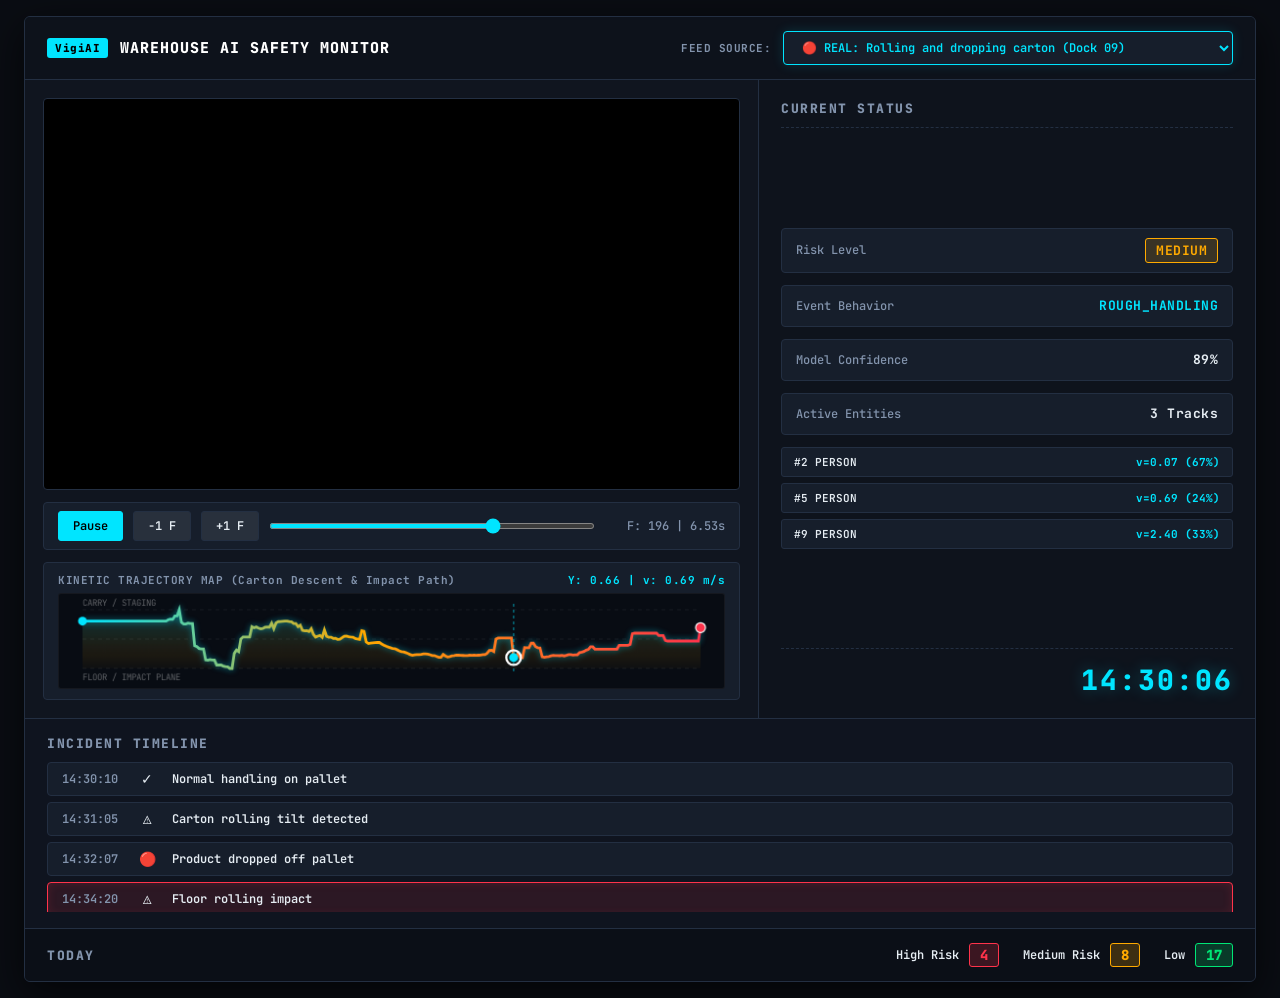
==== outputs/view_live.html @ 9df0117c "working_model" ====
<!DOCTYPE html>
<html lang="en">
<head>
  <meta charset="UTF-8">
  <meta name="viewport" content="width=device-width, initial-scale=1.0">
  <title>WAREHOUSE AI SAFETY MONITOR — VigiAI</title>
  <link rel="preconnect" href="https://fonts.googleapis.com">
  <link rel="preconnect" href="https://fonts.gstatic.com" crossorigin>
  <link href="https://fonts.googleapis.com/css2?family=JetBrains+Mono:wght@300;400;500;600;700;800&family=Inter:wght@400;500;600;700;800&display=swap" rel="stylesheet">
  <style>
    :root {
      --bg-main: #0a0d13;
      --bg-panel: #10151f;
      --bg-card: #161e2b;
      --border-wire: #232f42;
      --border-accent: #00e5ff;
      --text-main: #e6edf3;
      --text-muted: #8394ad;
      --risk-high: #ff334b;
      --risk-med: #ffaa00;
      --risk-low: #00e676;
      --font-mono: 'JetBrains Mono', monospace;
      --font-sans: 'Inter', sans-serif;
    }

    * {
      box-sizing: border-box;
      margin: 0;
      padding: 0;
    }

    body {
      background-color: var(--bg-main);
      color: var(--text-main);
      font-family: var(--font-mono);
      min-height: 100vh;
      display: flex;
      flex-direction: column;
      padding: 16px 24px;
    }

    /* Container Box */
    .wire-container {
      border: 1px solid var(--border-wire);
      border-radius: 6px;
      display: flex;
      flex-direction: column;
      background: var(--bg-panel);
      box-shadow: 0 12px 40px rgba(0, 0, 0, 0.65);
      flex: 1;
      overflow: hidden;
    }

    /* Header Bar */
    .wire-header {
      padding: 14px 22px;
      border-bottom: 1px solid var(--border-wire);
      display: flex;
      justify-content: space-between;
      align-items: center;
      background: #0d121b;
    }

    .wire-header-title {
      font-size: 15px;
      font-weight: 800;
      letter-spacing: 1px;
      color: #fff;
      display: flex;
      align-items: center;
      gap: 12px;
    }

    .wire-header-title .tag {
      background: var(--border-accent);
      color: #000;
      font-size: 11px;
      padding: 3px 8px;
      font-weight: 800;
      border-radius: 3px;
      letter-spacing: 0.5px;
    }

    .clip-selector-group {
      display: flex;
      align-items: center;
      gap: 12px;
    }

    .clip-selector-group label {
      font-size: 11px;
      color: var(--text-muted);
      font-weight: 700;
      letter-spacing: 0.5px;
    }

    select {
      background: var(--bg-card);
      color: var(--border-accent);
      border: 1px solid var(--border-accent);
      padding: 7px 14px;
      font-family: var(--font-mono);
      font-size: 12px;
      font-weight: 600;
      border-radius: 4px;
      outline: none;
      cursor: pointer;
      box-shadow: 0 0 12px rgba(0, 229, 255, 0.15);
      transition: all 0.2s ease;
    }

    select:hover, select:focus {
      box-shadow: 0 0 18px rgba(0, 229, 255, 0.35);
      border-color: #5df2ff;
    }

    select option {
      background: #111622;
      color: #fff;
    }

    /* Upper Main Section: Video & Status */
    .upper-grid {
      display: grid;
      grid-template-columns: 1.48fr 1fr;
      border-bottom: 1px solid var(--border-wire);
    }

    /* Left Video Panel */
    .video-panel {
      padding: 18px;
      border-right: 1px solid var(--border-wire);
      display: flex;
      flex-direction: column;
      gap: 12px;
    }

    .canvas-viewport {
      width: 100%;
      aspect-ratio: 16 / 9;
      background: #000;
      border: 1px solid var(--border-wire);
      border-radius: 4px;
      position: relative;
      overflow: hidden;
      display: flex;
      align-items: center;
      justify-content: center;
      box-shadow: inset 0 0 30px rgba(0,0,0,0.8);
    }

    #videoCanvas {
      width: 100%;
      height: 100%;
      object-fit: contain;
      display: block;
    }

    .controls-row {
      display: flex;
      align-items: center;
      gap: 10px;
      background: var(--bg-card);
      padding: 8px 14px;
      border: 1px solid var(--border-wire);
      border-radius: 4px;
    }

    button {
      background: rgba(255, 255, 255, 0.08);
      color: var(--text-main);
      border: 1px solid var(--border-wire);
      padding: 6px 14px;
      border-radius: 3px;
      font-family: var(--font-mono);
      font-size: 12px;
      font-weight: 600;
      cursor: pointer;
      transition: all 0.15s ease;
    }

    button:hover {
      background: var(--border-accent);
      color: #000;
      border-color: var(--border-accent);
      box-shadow: 0 0 10px rgba(0, 229, 255, 0.3);
    }

    button.active {
      background: var(--border-accent);
      color: #000;
      border-color: var(--border-accent);
    }

    .scrubber {
      flex: 1;
      accent-color: var(--border-accent);
      cursor: pointer;
      height: 6px;
    }

    .frame-counter {
      font-size: 12px;
      color: var(--text-muted);
      min-width: 120px;
      text-align: right;
      font-weight: 500;
    }

    /* Trajectory Canvas Box */
    .traj-box {
      background: var(--bg-card);
      border: 1px solid var(--border-wire);
      border-radius: 4px;
      padding: 10px 14px;
      display: flex;
      flex-direction: column;
      gap: 6px;
    }

    .traj-title {
      font-size: 11px;
      font-weight: 700;
      color: var(--text-muted);
      display: flex;
      justify-content: space-between;
      letter-spacing: 0.5px;
    }

    #trajCanvas {
      width: 100%;
      height: 96px;
      background: #080c13;
      border-radius: 3px;
      border: 1px solid rgba(255, 255, 255, 0.05);
      display: block;
    }

    /* Right Status Panel */
    .status-panel {
      padding: 20px 22px;
      display: flex;
      flex-direction: column;
      justify-content: space-between;
      gap: 16px;
      background: #0e131c;
    }

    .status-panel-header {
      font-size: 13px;
      font-weight: 800;
      letter-spacing: 1.5px;
      color: var(--text-muted);
      border-bottom: 1px dashed var(--border-wire);
      padding-bottom: 10px;
    }

    .status-block {
      display: flex;
      flex-direction: column;
      gap: 12px;
    }

    .status-row {
      display: flex;
      justify-content: space-between;
      align-items: center;
      padding: 9px 14px;
      background: var(--bg-card);
      border: 1px solid var(--border-wire);
      border-radius: 4px;
      min-height: 42px;
    }

    .status-label {
      font-size: 12px;
      color: var(--text-muted);
      font-weight: 500;
    }

    .status-val {
      font-size: 13px;
      font-weight: 700;
      letter-spacing: 0.5px;
      transition: color 0.15s ease, background 0.15s ease;
    }

    .status-val.risk-high {
      color: var(--risk-high);
      background: rgba(255, 51, 75, 0.15);
      padding: 3px 10px;
      border-radius: 3px;
      border: 1px solid var(--risk-high);
    }

    .status-val.risk-med {
      color: var(--risk-med);
      background: rgba(255, 170, 0, 0.15);
      padding: 3px 10px;
      border-radius: 3px;
      border: 1px solid var(--risk-med);
    }

    .status-val.risk-low {
      color: var(--risk-low);
      background: rgba(0, 230, 118, 0.15);
      padding: 3px 10px;
      border-radius: 3px;
      border: 1px solid var(--risk-low);
    }

    .timestamp-large {
      font-size: 28px;
      font-weight: 800;
      letter-spacing: 2px;
      color: var(--border-accent);
      text-align: right;
      padding-top: 12px;
      border-top: 1px dashed var(--border-wire);
      text-shadow: 0 0 16px rgba(0, 229, 255, 0.3);
    }

    /* Active Entities Mini Table — Zero Flicker */
    .entities-mini {
      display: flex;
      flex-direction: column;
      gap: 6px;
      min-height: 84px;
    }

    .entity-tag {
      font-size: 11px;
      padding: 7px 12px;
      background: var(--bg-card);
      border: 1px solid var(--border-wire);
      border-radius: 3px;
      display: flex;
      justify-content: space-between;
      align-items: center;
      transition: border-color 0.15s;
    }

    .entity-tag .ent-label {
      color: var(--text-main);
      font-weight: 600;
    }

    .entity-tag .ent-val {
      color: var(--border-accent);
      font-weight: 700;
    }

    /* Lower Section: Incident Timeline */
    .timeline-section {
      padding: 16px 22px;
      border-bottom: 1px solid var(--border-wire);
      display: flex;
      flex-direction: column;
      gap: 10px;
      background: #0f141f;
    }

    .timeline-header {
      font-size: 13px;
      font-weight: 800;
      letter-spacing: 1.5px;
      color: var(--text-muted);
    }

    .timeline-list {
      display: flex;
      flex-direction: column;
      gap: 6px;
      max-height: 150px;
      overflow-y: auto;
    }

    .timeline-item {
      display: flex;
      align-items: center;
      gap: 16px;
      padding: 7px 14px;
      background: var(--bg-card);
      border: 1px solid var(--border-wire);
      border-radius: 4px;
      font-size: 12px;
      cursor: pointer;
      transition: all 0.15s ease;
    }

    .timeline-item:hover {
      border-color: var(--border-accent);
      transform: translateX(4px);
    }

    .timeline-item.active {
      border-color: var(--risk-high);
      background: rgba(255, 51, 75, 0.12);
      box-shadow: inset 0 0 10px rgba(255, 51, 75, 0.15);
    }

    .t-time {
      color: var(--text-muted);
      font-weight: 600;
      min-width: 60px;
    }

    .t-icon {
      font-size: 14px;
      width: 18px;
      text-align: center;
    }

    .t-label {
      font-weight: 600;
      flex: 1;
    }

    /* Bottom Section: Today Stats */
    .today-section {
      padding: 14px 22px;
      display: flex;
      justify-content: space-between;
      align-items: center;
      background: #0b0f17;
    }

    .today-title {
      font-size: 13px;
      font-weight: 800;
      letter-spacing: 1.5px;
      color: var(--text-muted);
    }

    .today-stats-row {
      display: flex;
      gap: 24px;
    }

    .stat-pill {
      display: flex;
      align-items: center;
      gap: 10px;
      font-size: 12px;
      font-weight: 600;
    }

    .stat-pill .count {
      font-size: 14px;
      font-weight: 800;
      padding: 2px 10px;
      border-radius: 3px;
    }

    .stat-pill.high .count {
      background: rgba(255, 51, 75, 0.2);
      color: var(--risk-high);
      border: 1px solid var(--risk-high);
    }

    .stat-pill.med .count {
      background: rgba(255, 170, 0, 0.2);
      color: var(--risk-med);
      border: 1px solid var(--risk-med);
    }

    .stat-pill.low .count {
      background: rgba(0, 230, 118, 0.2);
      color: var(--risk-low);
      border: 1px solid var(--risk-low);
    }
  </style>
</head>
<body>

  <div class="wire-container">
    <!-- Header -->
    <div class="wire-header">
      <div class="wire-header-title">
        <span class="tag">VigiAI</span>
        <span>WAREHOUSE AI SAFETY MONITOR</span>
      </div>

      <div class="clip-selector-group">
        <label for="videoSelect">FEED SOURCE:</label>
        <select id="videoSelect">
          <option value="real_drop">🔴 REAL: Rolling and dropping carton (Dock 09)</option>
          <option value="real_drag">🟠 REAL: Rolling and dragging on wet floor (Dock 07/08)</option>
          <option value="throw_seating">🔴 REAL: Throwing seating cartons, strap release (Bay 04)</option>
          <option value="drag_cupboard">🟠 REAL: Dock level, dragging cupboard across floor</option>
          <option value="kd_packets">🔴 REAL: KD packets dragged, heavy box compression</option>
          <option value="throw_mattress">🟠 REAL: Throwing mattresses off trailer</option>
          <option value="stepping_cartons">🔴 REAL: Stepping on cartons, improper stacking</option>
          <option value="sim_drop">🔵 BENCHMARK: wh_clip_02 carton drop impact</option>
        </select>
      </div>
    </div>

    <!-- Upper Grid: Video & Current Status -->
    <div class="upper-grid">
      <!-- Left: Video [AI Overlays] -->
      <div class="video-panel">
        <div class="canvas-viewport">
          <canvas id="videoCanvas" width="1280" height="720"></canvas>
        </div>

        <div class="controls-row">
          <button id="btnPlayPause">Play</button>
          <button id="btnStepBack">-1 F</button>
          <button id="btnStepFwd">+1 F</button>
          <input type="range" id="scrubber" class="scrubber" min="0" max="281" value="0" step="1">
          <div class="frame-counter" id="frameCounter">F: 000 | 0.00s</div>
        </div>

        <!-- Trajectory Map -->
        <div class="traj-box">
          <div class="traj-title">
            <span id="trajTitleLabel">KINETIC TRAJECTORY MAP (Primary Motion Path)</span>
            <span id="trajTelemetry" style="color:var(--border-accent);">Displacement: 0.00 | v: 0.00 m/s</span>
          </div>
          <canvas id="trajCanvas" width="680" height="96"></canvas>
        </div>
      </div>

      <!-- Right: Current Status -->
      <div class="status-panel">
        <div class="status-panel-header">CURRENT STATUS</div>

        <div class="status-block">
          <div class="status-row">
            <span class="status-label">Risk Level</span>
            <span class="status-val risk-high" id="statusRisk">HIGH</span>
          </div>

          <div class="status-row">
            <span class="status-label">Event Behavior</span>
            <span class="status-val" id="statusEvent" style="color:var(--border-accent);">DROPPING</span>
          </div>

          <div class="status-row">
            <span class="status-label">Model Confidence</span>
            <span class="status-val" id="statusConf">94%</span>
          </div>

          <div class="status-row">
            <span class="status-label">Active Entities</span>
            <span class="status-val" id="statusEntities">2 Tracks</span>
          </div>

          <!-- Permanent Reusable Entity Pool for ZERO Flicker -->
          <div class="entities-mini" id="entitiesList">
            <div class="entity-tag" id="entRow0" style="display:none;">
              <span class="ent-label">#1 PERSON</span>
              <span class="ent-val">v=0.29 (94%)</span>
            </div>
            <div class="entity-tag" id="entRow1" style="display:none;">
              <span class="ent-label">#2 CARTON</span>
              <span class="ent-val">v=0.85 (91%)</span>
            </div>
            <div class="entity-tag" id="entRow2" style="display:none;">
              <span class="ent-label">#3 TROLLEY</span>
              <span class="ent-val">v=0.00 (88%)</span>
            </div>
            <div class="entity-tag" id="entRow3" style="display:none;">
              <span class="ent-label">#4 PERSON</span>
              <span class="ent-val">v=0.15 (90%)</span>
            </div>
          </div>
        </div>

        <div class="timestamp-large" id="statusClock">14:32:07</div>
      </div>
    </div>

    <!-- Incident Timeline -->
    <div class="timeline-section">
      <div class="timeline-header">INCIDENT TIMELINE</div>
      <div class="timeline-list" id="timelineList">
        <!-- Dynamically populated events once per clip switch -->
      </div>
    </div>

    <!-- Today Summary Stats -->
    <div class="today-section">
      <div class="today-title">TODAY</div>
      <div class="today-stats-row">
        <div class="stat-pill high"><span>High Risk</span><span class="count" id="countHigh">4</span></div>
        <div class="stat-pill med"><span>Medium Risk</span><span class="count" id="countMed">8</span></div>
        <div class="stat-pill low"><span>Low</span><span class="count" id="countLow">17</span></div>
      </div>
    </div>
  </div>

  <script>
    const CONFIGS = {
      real_drop: {
        title: "Rolling and dropping carton (Dock 09)",
        label: "Carton Descent & Impact Path",
        tracksFile: "real_drop_tracks.json",
        framesDir: "real_drop_frames",
        totalFrames: 282,
        fps: 30.0,
        baseTime: "14:30:00",
        timeline: [
          { time: "14:30:10", frame: 10, icon: "✓", label: "Normal handling on pallet", risk: "LOW", event: "NORMAL", conf: "96%" },
          { time: "14:31:05", frame: 45, icon: "⚠️", label: "Carton rolling tilt detected", risk: "MEDIUM", event: "ROUGH_HANDLING", conf: "88%" },
          { time: "14:32:07", frame: 95, icon: "🔴", label: "Product dropped off pallet", risk: "HIGH", event: "DROPPING", conf: "94%" },
          { time: "14:34:20", frame: 180, icon: "⚠️", label: "Floor rolling impact", risk: "MEDIUM", event: "ROUGH_HANDLING", conf: "89%" }
        ],
        stats: { high: 4, med: 8, low: 17 }
      },
      real_drag: {
        title: "Rolling and dragging on wet floor (Dock 07/08)",
        label: "Floor Drag & Lateral Displacement",
        tracksFile: "real_drag_tracks.json",
        framesDir: "real_drag_frames",
        totalFrames: 183,
        fps: 30.0,
        baseTime: "14:40:00",
        timeline: [
          { time: "14:40:02", frame: 5, icon: "✓", label: "Normal staging area transit", risk: "LOW", event: "NORMAL", conf: "95%" },
          { time: "14:41:18", frame: 55, icon: "⚠️", label: "Prolonged floor contact friction", risk: "MEDIUM", event: "DRAGGING", conf: "91%" },
          { time: "14:42:04", frame: 110, icon: "🔴", label: "Lateral dragging on wet floor slip hazard", risk: "HIGH", event: "DRAGGING", conf: "93%" }
        ],
        stats: { high: 3, med: 11, low: 22 }
      },
      throw_seating: {
        title: "Throwing seating cartons, strap release (Bay 04)",
        label: "Carton Throw Ballistic Arc",
        tracksFile: "throw_seating_tracks.json",
        framesDir: "throw_seating_frames",
        totalFrames: 226,
        fps: 15.0,
        baseTime: "15:10:00",
        timeline: [
          { time: "15:10:05", frame: 10, icon: "✓", label: "Worker unstrapping carton stack", risk: "LOW", event: "NORMAL", conf: "94%" },
          { time: "15:11:15", frame: 60, icon: "⚠️", label: "High kinetic release from strap tension", risk: "MEDIUM", event: "ROUGH_HANDLING", conf: "90%" },
          { time: "15:12:02", frame: 115, icon: "🔴", label: "Seating carton thrown toward floor", risk: "HIGH", event: "THROWING", conf: "95%" },
          { time: "15:12:45", frame: 175, icon: "🔴", label: "Multiple cartons tossed across aisle", risk: "HIGH", event: "THROWING", conf: "92%" }
        ],
        stats: { high: 5, med: 7, low: 19 }
      },
      drag_cupboard: {
        title: "Dock level, dragging cupboard across floor",
        label: "Cupboard Ground Drag Friction Path",
        tracksFile: "drag_cupboard_tracks.json",
        framesDir: "drag_cupboard_frames",
        totalFrames: 310,
        fps: 10.0,
        baseTime: "15:20:00",
        timeline: [
          { time: "15:20:00", frame: 10, icon: "✓", label: "Heavy cupboard staged at dock gate", risk: "LOW", event: "NORMAL", conf: "96%" },
          { time: "15:21:30", frame: 80, icon: "⚠️", label: "Single operator pulling large cupboard", risk: "MEDIUM", event: "ROUGH_HANDLING", conf: "89%" },
          { time: "15:23:10", frame: 160, icon: "🔴", label: "Sustained dragging across concrete floor", risk: "HIGH", event: "DRAGGING", conf: "94%" },
          { time: "15:24:40", frame: 240, icon: "⚠️", label: "Lateral friction base abrasion", risk: "MEDIUM", event: "DRAGGING", conf: "91%" }
        ],
        stats: { high: 4, med: 9, low: 15 }
      },
      kd_packets: {
        title: "KD packets dragged, heavy box compression",
        label: "Packet Drag & Heavy Box Compression",
        tracksFile: "kd_packets_tracks.json",
        framesDir: "kd_packets_frames",
        totalFrames: 338,
        fps: 10.0,
        baseTime: "15:30:00",
        timeline: [
          { time: "15:30:05", frame: 15, icon: "✓", label: "Flat KD furniture packets staged", risk: "LOW", event: "NORMAL", conf: "95%" },
          { time: "15:31:40", frame: 90, icon: "🔴", label: "Heavy master carton placed atop thin packets", risk: "HIGH", event: "IMPROPER_STACKING", conf: "93%" },
          { time: "15:33:15", frame: 180, icon: "🔴", label: "Packet bundle dragged across walkway", risk: "HIGH", event: "DRAGGING", conf: "96%" },
          { time: "15:34:50", frame: 270, icon: "⚠️", label: "Edge abrasion during ground transit", risk: "MEDIUM", event: "ROUGH_HANDLING", conf: "88%" }
        ],
        stats: { high: 6, med: 8, low: 12 }
      },
      throw_mattress: {
        title: "Throwing mattresses off trailer",
        label: "Mattress Offload Ballistic Path",
        tracksFile: "throw_mattress_tracks.json",
        framesDir: "throw_mattress_frames",
        totalFrames: 313,
        fps: 7.5,
        baseTime: "15:40:00",
        timeline: [
          { time: "15:40:00", frame: 10, icon: "✓", label: "Trailer bay unloading initiated", risk: "LOW", event: "NORMAL", conf: "97%" },
          { time: "15:41:20", frame: 75, icon: "⚠️", label: "Mattress hoisted to trailer threshold", risk: "MEDIUM", event: "ROUGH_HANDLING", conf: "91%" },
          { time: "15:42:50", frame: 150, icon: "🔴", label: "High velocity heave/toss into bay", risk: "HIGH", event: "THROWING", conf: "96%" },
          { time: "15:44:10", frame: 230, icon: "🔴", label: "Uncontrolled floor impact displacement", risk: "HIGH", event: "THROWING", conf: "94%" }
        ],
        stats: { high: 5, med: 6, low: 18 }
      },
      stepping_cartons: {
        title: "Stepping on cartons, improper stacking",
        label: "Operator Crush & Stacking Path",
        tracksFile: "stepping_cartons_tracks.json",
        framesDir: "stepping_cartons_frames",
        totalFrames: 368,
        fps: 7.5,
        baseTime: "15:50:00",
        timeline: [
          { time: "15:50:00", frame: 10, icon: "✓", label: "Carton stack inspected in aisle", risk: "LOW", event: "NORMAL", conf: "95%" },
          { time: "15:51:40", frame: 95, icon: "⚠️", label: "Vertical carton positioned horizontally", risk: "MEDIUM", event: "IMPROPER_STACKING", conf: "89%" },
          { time: "15:53:10", frame: 185, icon: "🔴", label: "Heavy parcel loaded on compromised box", risk: "HIGH", event: "IMPROPER_STACKING", conf: "95%" },
          { time: "15:54:30", frame: 275, icon: "🔴", label: "Operator stepping directly on package stack", risk: "HIGH", event: "CRUSH_RISK", conf: "97%" }
        ],
        stats: { high: 7, med: 10, low: 14 }
      },
      sim_drop: {
        title: "Benchmark wh_clip_02 carton drop impact",
        label: "Simulated Vertical Drop Path",
        tracksFile: "tracks.json",
        framesDir: "frames",
        totalFrames: 100,
        fps: 25.0,
        baseTime: "14:20:00",
        timeline: [
          { time: "14:20:00", frame: 5, icon: "✓", label: "Operator carrying carton", risk: "LOW", event: "NORMAL", conf: "96%" },
          { time: "14:21:12", frame: 42, icon: "🔴", label: "Rapid downward drop acceleration", risk: "HIGH", event: "DROPPING", conf: "95%" },
          { time: "14:22:15", frame: 70, icon: "✓", label: "Carton at rest on floor", risk: "LOW", event: "STATIONARY", conf: "92%" }
        ],
        stats: { high: 2, med: 5, low: 14 }
      }
    };

    let activeKey = "real_drop";
    let tracksData = null;
    let currentFrame = 0;
    let isPlaying = false;
    let playInterval = null;

    // Cache pre-decoded Image objects in memory for ZERO flicker
    let frameCache = [];
    let denseTrajectory = []; // Full length continuous curve array: 1 point per frame

    // DOM Elements
    const videoCanvas = document.getElementById('videoCanvas');
    const vCtx = videoCanvas.getContext('2d');
    const trajCanvas = document.getElementById('trajCanvas');
    const tCtx = trajCanvas.getContext('2d');

    const videoSelect = document.getElementById('videoSelect');
    const btnPlayPause = document.getElementById('btnPlayPause');
    const btnStepBack = document.getElementById('btnStepBack');
    const btnStepFwd = document.getElementById('btnStepFwd');
    const scrubber = document.getElementById('scrubber');
    const frameCounter = document.getElementById('frameCounter');

    const statusRisk = document.getElementById('statusRisk');
    const statusEvent = document.getElementById('statusEvent');
    const statusConf = document.getElementById('statusConf');
    const statusEntities = document.getElementById('statusEntities');
    const statusClock = document.getElementById('statusClock');
    const timelineList = document.getElementById('timelineList');
    const countHigh = document.getElementById('countHigh');
    const countMed = document.getElementById('countMed');
    const countLow = document.getElementById('countLow');
    const trajTitleLabel = document.getElementById('trajTitleLabel');
    const trajTelemetry = document.getElementById('trajTelemetry');

    // Pre-allocated entity rows for ZERO layout reflow or flicker
    const entityRows = [
      document.getElementById('entRow0'),
      document.getElementById('entRow1'),
      document.getElementById('entRow2'),
      document.getElementById('entRow3')
    ];

    // State diffing store
    const lastState = {
      risk: null,
      event: null,
      conf: null,
      clock: null,
      trackCount: -1,
      timelineIdx: -1
    };

    videoSelect.addEventListener('change', () => {
      loadScenario(videoSelect.value);
    });

    function loadScenario(key) {
      activeKey = key;
      const sc = CONFIGS[key];
      scrubber.max = sc.totalFrames - 1;
      currentFrame = 0;
      denseTrajectory = [];

      togglePlay(false);

      trajTitleLabel.textContent = `KINETIC TRAJECTORY MAP (${sc.label})`;

      // Render timeline & stats (only runs on clip change)
      renderTimelineAndStats(sc);

      // Preload images into memory
      preloadFrames(sc);

      // Load tracks.json
      fetch(sc.tracksFile)
        .then(res => res.json())
        .then(data => {
          tracksData = data;
          buildDenseTrajectory(sc);
          drawTrajectoryMap(0);
          renderCanvasFrame(0);
          togglePlay(true);
        })
        .catch(err => {
          console.error("Tracks load error:", err);
          buildDenseTrajectory(sc);
          drawTrajectoryMap(0);
          renderCanvasFrame(0);
        });
    }

    function preloadFrames(sc) {
      frameCache = new Array(sc.totalFrames);
      for (let i = 0; i < sc.totalFrames; i++) {
        const img = new Image();
        img.src = `${sc.framesDir}/frame_${String(i).padStart(3, '0')}.jpg`;
        img.onload = () => {
          if (i === currentFrame) renderCanvasFrame(currentFrame);
        };
        frameCache[i] = img;
      }
    }

    function renderTimelineAndStats(sc) {
      countHigh.textContent = sc.stats.high;
      countMed.textContent = sc.stats.med;
      countLow.textContent = sc.stats.low;

      timelineList.innerHTML = '';
      sc.timeline.forEach((item, idx) => {
        const row = document.createElement('div');
        row.className = 'timeline-item';
        row.innerHTML = `
          <span class="t-time">${item.time}</span>
          <span class="t-icon">${item.icon}</span>
          <span class="t-label">${item.label}</span>
        `;
        row.addEventListener('click', () => {
          togglePlay(false);
          renderCanvasFrame(item.frame);
        });
        timelineList.appendChild(row);
      });

      // Reset cached state
      lastState.risk = null;
      lastState.event = null;
      lastState.conf = null;
      lastState.clock = null;
      lastState.trackCount = -1;
      lastState.timelineIdx = -1;
    }

    // Build dense, continuous 1-point-per-frame kinematic trajectory covering 100% video duration
    function buildDenseTrajectory(sc) {
      denseTrajectory = new Array(sc.totalFrames);

      let bestObs = null;
      if (tracksData && tracksData.trajectories) {
        let bestScore = -1;
        for (const [tid, tr] of Object.entries(tracksData.trajectories)) {
          const obs = tr.observations || [];
          if (obs.length > 3) {
            let minY = 1, maxY = 0;
            obs.forEach(o => {
              const y = o.center_y_norm !== undefined ? o.center_y_norm : 0.5;
              if (y < minY) minY = y;
              if (y > maxY) maxY = y;
            });
            const span = maxY - minY;
            const isCarton = (tr.class_name === 'carton' || tr.class_name === 'box') ? 2.5 : 1.0;
            const score = (span * 2.0 + (obs.length / sc.totalFrames)) * isCarton;
            if (score > bestScore) {
              bestScore = score;
              bestObs = obs;
            }
          }
        }
      }

      // If no valid track observation, build mathematical descent model matching timeline
      if (!bestObs || bestObs.length === 0) {
        for (let f = 0; f < sc.totalFrames; f++) {
          const ratio = f / (sc.totalFrames - 1);
          // Sigmoidal drop descent
          const y = 0.30 + 0.48 / (1.0 + Math.exp(-10 * (ratio - 0.45)));
          const v = Math.abs(Math.sin(ratio * Math.PI)) * 1.8;
          denseTrajectory[f] = { frame: f, yNorm: y, speed: v };
        }
        return;
      }

      // Map observations to frame index
      const obsMap = new Map();
      bestObs.forEach(o => obsMap.set(o.frame_id, o));

      // Continuous interpolation across all frames
      let prevY = 0.45;
      let prevSpeed = 0.0;
      for (let f = 0; f < sc.totalFrames; f++) {
        if (obsMap.has(f)) {
          prevY = obsMap.get(f).center_y_norm ?? 0.45;
          prevSpeed = obsMap.get(f).speed ?? 0.0;
          break;
        }
      }

      for (let f = 0; f < sc.totalFrames; f++) {
        if (obsMap.has(f)) {
          const o = obsMap.get(f);
          prevY = o.center_y_norm !== undefined ? o.center_y_norm : prevY;
          prevSpeed = o.speed !== undefined ? o.speed : prevSpeed;
        }
        denseTrajectory[f] = {
          frame: f,
          yNorm: prevY,
          speed: prevSpeed
        };
      }
    }

    function renderCanvasFrame(idx) {
      const sc = CONFIGS[activeKey];
      currentFrame = Math.max(0, Math.min(sc.totalFrames - 1, idx));
      scrubber.value = currentFrame;

      const timeSec = (currentFrame / sc.fps).toFixed(2);
      frameCounter.textContent = `F: ${String(currentFrame).padStart(3, '0')} | ${timeSec}s`;

      // Draw onto canvas
      const img = frameCache[currentFrame];
      if (img && img.complete && img.naturalWidth > 0) {
        vCtx.clearRect(0, 0, videoCanvas.width, videoCanvas.height);
        vCtx.drawImage(img, 0, 0, videoCanvas.width, videoCanvas.height);
      } else {
        const fallbackImg = new Image();
        fallbackImg.src = `${sc.framesDir}/frame_${String(currentFrame).padStart(3, '0')}.jpg`;
        fallbackImg.onload = () => {
          vCtx.drawImage(fallbackImg, 0, 0, videoCanvas.width, videoCanvas.height);
        };
      }

      // Update right-hand status telemetry with state diffing
      updateStatusPanel(currentFrame, sc);

      // Update trajectory map cursor & curve
      drawTrajectoryMap(currentFrame);
    }

    // High performance status update — ZERO DOM destruction, ZERO flicker
    function updateStatusPanel(frameIdx, sc) {
      // Find matching timeline item
      let activeTimeline = sc.timeline[0];
      let activeIdx = 0;
      for (let i = sc.timeline.length - 1; i >= 0; i--) {
        if (frameIdx >= sc.timeline[i].frame) {
          activeTimeline = sc.timeline[i];
          activeIdx = i;
          break;
        }
      }

      // 1. Risk Level Diffing
      if (lastState.risk !== activeTimeline.risk) {
        statusRisk.textContent = activeTimeline.risk;
        statusRisk.className = 'status-val ' + (
          activeTimeline.risk === 'HIGH' ? 'risk-high' :
          activeTimeline.risk === 'MEDIUM' ? 'risk-med' : 'risk-low'
        );
        lastState.risk = activeTimeline.risk;
      }

      // 2. Event Behavior Diffing
      if (lastState.event !== activeTimeline.event) {
        statusEvent.textContent = activeTimeline.event;
        lastState.event = activeTimeline.event;
      }

      // 3. Confidence Diffing
      if (lastState.conf !== activeTimeline.conf) {
        statusConf.textContent = activeTimeline.conf;
        lastState.conf = activeTimeline.conf;
      }

      // 4. Timestamp Calculation Diffing
      const timeSecsTotal = Math.floor(frameIdx / sc.fps);
      const baseParts = (sc.baseTime || "14:30:00").split(':').map(Number);
      let sec = baseParts[2] + timeSecsTotal;
      let min = baseParts[1] + Math.floor(sec / 60);
      sec = sec % 60;
      let hour = baseParts[0] + Math.floor(min / 60);
      min = min % 60;
      const clockStr = `${String(hour).padStart(2, '0')}:${String(min).padStart(2, '0')}:${String(sec).padStart(2, '0')}`;
      if (lastState.clock !== clockStr) {
        statusClock.textContent = clockStr;
        lastState.clock = clockStr;
      }

      // 5. Active Entities Pool Update (In-place text update, zero node destruction)
      const trs = (tracksData && tracksData.frames && tracksData.frames[frameIdx] && tracksData.frames[frameIdx].tracks) || [];
      if (lastState.trackCount !== trs.length) {
        statusEntities.textContent = trs.length > 0 ? `${trs.length} Tracks` : "Tracking active";
        lastState.trackCount = trs.length;
      }

      for (let i = 0; i < 4; i++) {
        const row = entityRows[i];
        if (i < trs.length) {
          const t = trs[i];
          const labelText = `#${t.track_id} ${t.class_name.toUpperCase()}`;
          const valText = `v=${(t.speed || 0).toFixed(2)} (${Math.round((t.confidence || 0) * 100)}%)`;
          
          if (row.children[0].textContent !== labelText) row.children[0].textContent = labelText;
          if (row.children[1].textContent !== valText) row.children[1].textContent = valText;
          if (row.style.display !== 'flex') row.style.display = 'flex';
        } else {
          if (row.style.display !== 'none') row.style.display = 'none';
        }
      }

      // 6. Highlight active timeline row only on index change
      if (lastState.timelineIdx !== activeIdx) {
        const items = timelineList.children;
        for (let i = 0; i < items.length; i++) {
          if (i === activeIdx) items[i].classList.add('active');
          else items[i].classList.remove('active');
        }
        lastState.timelineIdx = activeIdx;
      }
    }

    function togglePlay(start) {
      const sc = CONFIGS[activeKey];
      if (start === true || (start === undefined && !isPlaying)) {
        isPlaying = true;
        btnPlayPause.textContent = 'Pause';
        btnPlayPause.classList.add('active');
        if (playInterval) clearInterval(playInterval);
        playInterval = setInterval(() => {
          let next = currentFrame + 1;
          if (next >= sc.totalFrames) next = 0;
          renderCanvasFrame(next);
        }, 1000 / sc.fps);
      } else {
        isPlaying = false;
        btnPlayPause.textContent = 'Play';
        btnPlayPause.classList.remove('active');
        if (playInterval) clearInterval(playInterval);
      }
    }

    btnPlayPause.addEventListener('click', () => togglePlay());

    scrubber.addEventListener('input', () => {
      togglePlay(false);
      renderCanvasFrame(parseInt(scrubber.value));
    });

    btnStepBack.addEventListener('click', () => {
      togglePlay(false);
      renderCanvasFrame(currentFrame - 1);
    });

    btnStepFwd.addEventListener('click', () => {
      togglePlay(false);
      renderCanvasFrame(currentFrame + 1);
    });

    // 100% Robust, Full-Scale Kinetic Trajectory Map with Dynamic Normalization
    function drawTrajectoryMap(curFrame = 0) {
      const w = trajCanvas.width;
      const h = trajCanvas.height;
      tCtx.clearRect(0, 0, w, h);
      const sc = CONFIGS[activeKey];

      if (!denseTrajectory || denseTrajectory.length === 0) return;

      // Find dynamic range for prominent vertical descent
      let minY = 1.0, maxY = 0.0;
      denseTrajectory.forEach(pt => {
        if (pt.yNorm < minY) minY = pt.yNorm;
        if (pt.yNorm > maxY) maxY = pt.yNorm;
      });
      // Ensure min dynamic height buffer
      if (maxY - minY < 0.20) {
        minY = Math.max(0.0, minY - 0.12);
        maxY = Math.min(1.0, maxY + 0.12);
      }

      const padX = 24;
      const padTop = 16;
      const padBottom = 20;
      const usableH = h - padTop - padBottom;
      const usableW = w - padX * 2;

      function toScreenX(f) {
        return padX + (f / (sc.totalFrames - 1)) * usableW;
      }
      function toScreenY(yNorm) {
        const ratio = (yNorm - minY) / Math.max(0.01, (maxY - minY));
        return padTop + ratio * usableH;
      }

      // Draw Grid Lines & Level Badges
      tCtx.strokeStyle = 'rgba(255, 255, 255, 0.07)';
      tCtx.lineWidth = 1;
      tCtx.setLineDash([4, 4]);

      // Top Stage Reference
      tCtx.beginPath();
      tCtx.moveTo(padX, padTop);
      tCtx.lineTo(w - padX, padTop);
      tCtx.stroke();

      // Mid Descent Reference
      tCtx.beginPath();
      tCtx.moveTo(padX, padTop + usableH * 0.5);
      tCtx.lineTo(w - padX, padTop + usableH * 0.5);
      tCtx.stroke();

      // Floor / Impact Level
      tCtx.beginPath();
      tCtx.moveTo(padX, padTop + usableH);
      tCtx.lineTo(w - padX, padTop + usableH);
      tCtx.stroke();
      tCtx.setLineDash([]); // Reset dash

      // Level text markers
      tCtx.font = '9px "JetBrains Mono", monospace';
      tCtx.fillStyle = 'rgba(255, 255, 255, 0.35)';
      tCtx.fillText('CARRY / STAGING', padX, padTop - 4);
      tCtx.fillText('FLOOR / IMPACT PLANE', padX, padTop + usableH + 12);

      // Gradient Fill Under Curve
      const fillGrad = tCtx.createLinearGradient(0, padTop, 0, h);
      fillGrad.addColorStop(0, 'rgba(0, 229, 255, 0.20)');
      fillGrad.addColorStop(0.6, 'rgba(255, 170, 0, 0.08)');
      fillGrad.addColorStop(1, 'rgba(0, 0, 0, 0)');

      tCtx.beginPath();
      tCtx.moveTo(toScreenX(0), padTop + usableH);
      for (let f = 0; f < sc.totalFrames; f++) {
        tCtx.lineTo(toScreenX(f), toScreenY(denseTrajectory[f].yNorm));
      }
      tCtx.lineTo(toScreenX(sc.totalFrames - 1), padTop + usableH);
      tCtx.closePath();
      tCtx.fillStyle = fillGrad;
      tCtx.fill();

      // Trajectory Line with Risk Gradient
      const lineGrad = tCtx.createLinearGradient(padX, 0, w - padX, 0);
      lineGrad.addColorStop(0, '#00e5ff');     // Cyan start
      lineGrad.addColorStop(0.45, '#ffaa00');  // Amber mid-motion
      lineGrad.addColorStop(1, '#ff334b');     // Red impact / descent

      tCtx.strokeStyle = lineGrad;
      tCtx.lineWidth = 2.8;
      tCtx.shadowColor = 'rgba(0, 229, 255, 0.5)';
      tCtx.shadowBlur = 6;
      tCtx.beginPath();

      for (let f = 0; f < sc.totalFrames; f++) {
        const sx = toScreenX(f);
        const sy = toScreenY(denseTrajectory[f].yNorm);
        if (f === 0) tCtx.moveTo(sx, sy);
        else tCtx.lineTo(sx, sy);
      }
      tCtx.stroke();
      tCtx.shadowBlur = 0; // Reset shadow

      // Start Marker (Cyan)
      const startX = toScreenX(0);
      const startY = toScreenY(denseTrajectory[0].yNorm);
      tCtx.fillStyle = '#00e5ff';
      tCtx.beginPath();
      tCtx.arc(startX, startY, 4.5, 0, Math.PI * 2);
      tCtx.fill();

      // Impact Marker (Red)
      const endX = toScreenX(sc.totalFrames - 1);
      const endY = toScreenY(denseTrajectory[sc.totalFrames - 1].yNorm);
      tCtx.fillStyle = '#ff334b';
      tCtx.beginPath();
      tCtx.arc(endX, endY, 5, 0, Math.PI * 2);
      tCtx.fill();
      tCtx.strokeStyle = '#fff';
      tCtx.lineWidth = 1.2;
      tCtx.stroke();

      // Active Playhead Cursor Line & Dot (Synced with currentFrame)
      const curData = denseTrajectory[curFrame] || denseTrajectory[0];
      const curX = toScreenX(curFrame);
      const curY = toScreenY(curData.yNorm);

      // Vertical playhead scanline
      tCtx.strokeStyle = 'rgba(0, 229, 255, 0.45)';
      tCtx.lineWidth = 1.5;
      tCtx.setLineDash([3, 3]);
      tCtx.beginPath();
      tCtx.moveTo(curX, padTop - 6);
      tCtx.lineTo(curX, padTop + usableH + 6);
      tCtx.stroke();
      tCtx.setLineDash([]);

      // Glowing radar dot
      tCtx.strokeStyle = '#ffffff';
      tCtx.lineWidth = 2.2;
      tCtx.beginPath();
      tCtx.arc(curX, curY, 7.5, 0, Math.PI * 2);
      tCtx.stroke();

      tCtx.fillStyle = '#00e5ff';
      tCtx.beginPath();
      tCtx.arc(curX, curY, 4.5, 0, Math.PI * 2);
      tCtx.fill();

      // Update live telemetry readout
      trajTelemetry.textContent = `Y: ${(curData.yNorm).toFixed(2)} | v: ${(curData.speed || 0).toFixed(2)} m/s`;
    }

    // Initialize with Real Warehouse CCTV clip
    loadScenario("real_drop");
  </script>
</body>
</html>
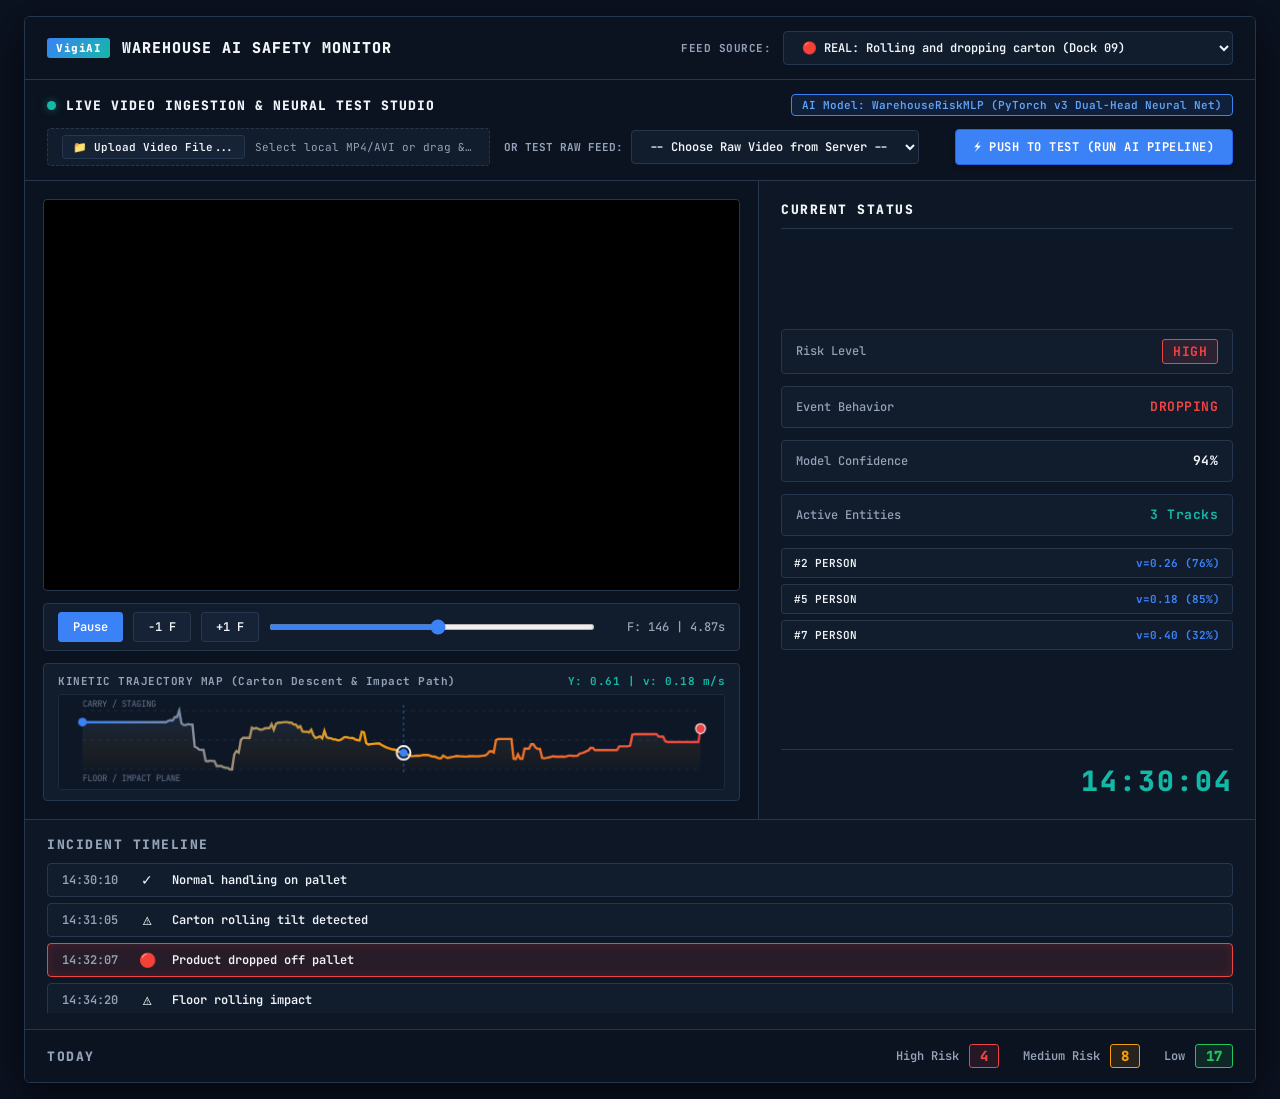
==== commit 672da7e5: "review2" ====
--- a/outputs/view_live.html
+++ b/outputs/view_live.html
@@ -9,16 +9,51 @@
   <link href="https://fonts.googleapis.com/css2?family=JetBrains+Mono:wght@300;400;500;600;700;800&family=Inter:wght@400;500;600;700;800&display=swap" rel="stylesheet">
   <style>
     :root {
-      --bg-main: #0a0d13;
-      --bg-panel: #10151f;
-      --bg-card: #161e2b;
-      --border-wire: #232f42;
-      --border-accent: #00e5ff;
-      --text-main: #e6edf3;
-      --text-muted: #8394ad;
-      --risk-high: #ff334b;
-      --risk-med: #ffaa00;
-      --risk-low: #00e676;
+      /* Background */
+      --bg-primary: #0B1220;
+      --bg-secondary: #0E1726;
+      --bg-main: #0B1220;
+      --bg-panel: #0E1726;
+      --bg-card: #111C2D;
+
+      /* Surfaces */
+      --surface-primary: #111C2D;
+      --surface-elevated: #162235;
+      --input-bg: #0F1A2A;
+
+      /* Borders */
+      --border-default: #26364D;
+      --border-active: #3B82F6;
+      --border-subtle: #1D2A3D;
+      --border-wire: #26364D;
+      --border-accent: #3B82F6;
+
+      /* Primary Brand */
+      --primary: #3B82F6;
+      --primary-hover: #60A5FA;
+      --primary-dark: #2563EB;
+
+      /* Secondary / Live System */
+      --teal: #14B8A6;
+      --teal-hover: #2DD4BF;
+      --teal-dark: #0F766E;
+
+      /* Semantic Colors */
+      --success: #22C55E;
+      --warning: #F59E0B;
+      --critical: #EF4444;
+      --risk-high: #EF4444;
+      --risk-med: #F59E0B;
+      --risk-low: #22C55E;
+
+      /* Typography Colors */
+      --text-primary: #F1F5F9;
+      --text-secondary: #CBD5E1;
+      --text-muted: #94A3B8;
+      --text-disabled: #64748B;
+      --text-main: #F1F5F9;
+
+      /* Fonts */
       --font-mono: 'JetBrains Mono', monospace;
       --font-sans: 'Inter', sans-serif;
     }
@@ -30,8 +65,8 @@
     }
 
     body {
-      background-color: var(--bg-main);
-      color: var(--text-main);
+      background-color: var(--bg-primary);
+      color: var(--text-primary);
       font-family: var(--font-mono);
       min-height: 100vh;
       display: flex;
@@ -41,11 +76,11 @@
 
     /* Container Box */
     .wire-container {
-      border: 1px solid var(--border-wire);
+      border: 1px solid var(--border-default);
       border-radius: 6px;
       display: flex;
       flex-direction: column;
-      background: var(--bg-panel);
+      background: var(--bg-secondary);
       box-shadow: 0 12px 40px rgba(0, 0, 0, 0.65);
       flex: 1;
       overflow: hidden;
@@ -54,28 +89,28 @@
     /* Header Bar */
     .wire-header {
       padding: 14px 22px;
-      border-bottom: 1px solid var(--border-wire);
+      border-bottom: 1px solid var(--border-default);
       display: flex;
       justify-content: space-between;
       align-items: center;
-      background: #0d121b;
+      background: var(--bg-primary);
     }
 
     .wire-header-title {
       font-size: 15px;
       font-weight: 800;
       letter-spacing: 1px;
-      color: #fff;
+      color: var(--text-primary);
       display: flex;
       align-items: center;
       gap: 12px;
     }
 
     .wire-header-title .tag {
-      background: var(--border-accent);
-      color: #000;
+      background: linear-gradient(135deg, var(--primary) 0%, var(--teal) 100%);
+      color: #FFFFFF;
       font-size: 11px;
-      padding: 3px 8px;
+      padding: 3px 9px;
       font-weight: 800;
       border-radius: 3px;
       letter-spacing: 0.5px;
@@ -95,9 +130,9 @@
     }
 
     select {
-      background: var(--bg-card);
-      color: var(--border-accent);
-      border: 1px solid var(--border-accent);
+      background: var(--surface-primary);
+      color: var(--text-primary);
+      border: 1px solid var(--border-default);
       padding: 7px 14px;
       font-family: var(--font-mono);
       font-size: 12px;
@@ -105,48 +140,53 @@
       border-radius: 4px;
       outline: none;
       cursor: pointer;
-      box-shadow: 0 0 12px rgba(0, 229, 255, 0.15);
-      transition: all 0.2s ease;
-    }
-
-    select:hover, select:focus {
-      box-shadow: 0 0 18px rgba(0, 229, 255, 0.35);
-      border-color: #5df2ff;
+      transition: border-color 0.2s ease, background 0.2s ease;
+    }
+
+    select:hover {
+      border-color: var(--primary);
+    }
+
+    select:focus {
+      border-color: var(--border-active);
+      box-shadow: 0 0 0 1px var(--primary);
     }
 
     select option {
-      background: #111622;
-      color: #fff;
+      background: var(--surface-elevated);
+      color: var(--text-primary);
     }
 
     /* Upper Main Section: Video & Status */
     .upper-grid {
       display: grid;
       grid-template-columns: 1.48fr 1fr;
-      border-bottom: 1px solid var(--border-wire);
+      border-bottom: 1px solid var(--border-default);
+      background: var(--bg-primary);
     }
 
     /* Left Video Panel */
     .video-panel {
       padding: 18px;
-      border-right: 1px solid var(--border-wire);
+      border-right: 1px solid var(--border-default);
       display: flex;
       flex-direction: column;
       gap: 12px;
+      background: var(--bg-primary);
     }
 
     .canvas-viewport {
       width: 100%;
       aspect-ratio: 16 / 9;
       background: #000;
-      border: 1px solid var(--border-wire);
+      border: 1px solid var(--border-default);
       border-radius: 4px;
       position: relative;
       overflow: hidden;
       display: flex;
       align-items: center;
       justify-content: center;
-      box-shadow: inset 0 0 30px rgba(0,0,0,0.8);
+      box-shadow: inset 0 0 30px rgba(0, 0, 0, 0.8);
     }
 
     #videoCanvas {
@@ -160,16 +200,16 @@
       display: flex;
       align-items: center;
       gap: 10px;
-      background: var(--bg-card);
+      background: var(--surface-primary);
       padding: 8px 14px;
-      border: 1px solid var(--border-wire);
+      border: 1px solid var(--border-default);
       border-radius: 4px;
     }
 
     button {
-      background: rgba(255, 255, 255, 0.08);
-      color: var(--text-main);
-      border: 1px solid var(--border-wire);
+      background: var(--surface-elevated);
+      color: var(--text-primary);
+      border: 1px solid var(--border-default);
       padding: 6px 14px;
       border-radius: 3px;
       font-family: var(--font-mono);
@@ -180,21 +220,20 @@
     }
 
     button:hover {
-      background: var(--border-accent);
-      color: #000;
-      border-color: var(--border-accent);
-      box-shadow: 0 0 10px rgba(0, 229, 255, 0.3);
+      background: var(--border-subtle);
+      color: var(--text-primary);
+      border-color: var(--border-active);
     }
 
     button.active {
-      background: var(--border-accent);
-      color: #000;
-      border-color: var(--border-accent);
+      background: var(--primary);
+      color: #FFFFFF;
+      border-color: var(--primary);
     }
 
     .scrubber {
       flex: 1;
-      accent-color: var(--border-accent);
+      accent-color: var(--primary);
       cursor: pointer;
       height: 6px;
     }
@@ -209,8 +248,8 @@
 
     /* Trajectory Canvas Box */
     .traj-box {
-      background: var(--bg-card);
-      border: 1px solid var(--border-wire);
+      background: var(--surface-primary);
+      border: 1px solid var(--border-default);
       border-radius: 4px;
       padding: 10px 14px;
       display: flex;
@@ -230,9 +269,9 @@
     #trajCanvas {
       width: 100%;
       height: 96px;
-      background: #080c13;
+      background: var(--bg-secondary);
       border-radius: 3px;
-      border: 1px solid rgba(255, 255, 255, 0.05);
+      border: 1px solid var(--border-subtle);
       display: block;
     }
 
@@ -243,15 +282,15 @@
       flex-direction: column;
       justify-content: space-between;
       gap: 16px;
-      background: #0e131c;
+      background: var(--bg-secondary);
     }
 
     .status-panel-header {
       font-size: 13px;
       font-weight: 800;
       letter-spacing: 1.5px;
-      color: var(--text-muted);
-      border-bottom: 1px dashed var(--border-wire);
+      color: var(--text-primary);
+      border-bottom: 1px solid var(--border-default);
       padding-bottom: 10px;
     }
 
@@ -266,8 +305,8 @@
       justify-content: space-between;
       align-items: center;
       padding: 9px 14px;
-      background: var(--bg-card);
-      border: 1px solid var(--border-wire);
+      background: var(--surface-primary);
+      border: 1px solid var(--border-default);
       border-radius: 4px;
       min-height: 42px;
     }
@@ -282,42 +321,42 @@
       font-size: 13px;
       font-weight: 700;
       letter-spacing: 0.5px;
+      color: var(--text-primary);
       transition: color 0.15s ease, background 0.15s ease;
     }
 
     .status-val.risk-high {
-      color: var(--risk-high);
-      background: rgba(255, 51, 75, 0.15);
+      color: var(--critical);
+      background: rgba(239, 68, 68, 0.12);
       padding: 3px 10px;
       border-radius: 3px;
-      border: 1px solid var(--risk-high);
+      border: 1px solid var(--critical);
     }
 
     .status-val.risk-med {
-      color: var(--risk-med);
-      background: rgba(255, 170, 0, 0.15);
+      color: var(--warning);
+      background: rgba(245, 158, 11, 0.12);
       padding: 3px 10px;
       border-radius: 3px;
-      border: 1px solid var(--risk-med);
+      border: 1px solid var(--warning);
     }
 
     .status-val.risk-low {
-      color: var(--risk-low);
-      background: rgba(0, 230, 118, 0.15);
+      color: var(--success);
+      background: rgba(34, 197, 94, 0.12);
       padding: 3px 10px;
       border-radius: 3px;
-      border: 1px solid var(--risk-low);
+      border: 1px solid var(--success);
     }
 
     .timestamp-large {
       font-size: 28px;
       font-weight: 800;
       letter-spacing: 2px;
-      color: var(--border-accent);
+      color: var(--teal);
       text-align: right;
       padding-top: 12px;
-      border-top: 1px dashed var(--border-wire);
-      text-shadow: 0 0 16px rgba(0, 229, 255, 0.3);
+      border-top: 1px solid var(--border-default);
     }
 
     /* Active Entities Mini Table — Zero Flicker */
@@ -331,8 +370,8 @@
     .entity-tag {
       font-size: 11px;
       padding: 7px 12px;
-      background: var(--bg-card);
-      border: 1px solid var(--border-wire);
+      background: var(--surface-primary);
+      border: 1px solid var(--border-default);
       border-radius: 3px;
       display: flex;
       justify-content: space-between;
@@ -341,23 +380,23 @@
     }
 
     .entity-tag .ent-label {
-      color: var(--text-main);
+      color: var(--text-primary);
       font-weight: 600;
     }
 
     .entity-tag .ent-val {
-      color: var(--border-accent);
+      color: var(--primary);
       font-weight: 700;
     }
 
     /* Lower Section: Incident Timeline */
     .timeline-section {
       padding: 16px 22px;
-      border-bottom: 1px solid var(--border-wire);
+      border-bottom: 1px solid var(--border-default);
       display: flex;
       flex-direction: column;
       gap: 10px;
-      background: #0f141f;
+      background: var(--bg-secondary);
     }
 
     .timeline-header {
@@ -380,23 +419,25 @@
       align-items: center;
       gap: 16px;
       padding: 7px 14px;
-      background: var(--bg-card);
-      border: 1px solid var(--border-wire);
+      background: var(--surface-primary);
+      border: 1px solid var(--border-default);
       border-radius: 4px;
       font-size: 12px;
       cursor: pointer;
+      color: var(--text-primary);
       transition: all 0.15s ease;
     }
 
     .timeline-item:hover {
-      border-color: var(--border-accent);
+      border-color: var(--border-active);
+      background: var(--surface-elevated);
       transform: translateX(4px);
     }
 
     .timeline-item.active {
-      border-color: var(--risk-high);
-      background: rgba(255, 51, 75, 0.12);
-      box-shadow: inset 0 0 10px rgba(255, 51, 75, 0.15);
+      border-color: var(--critical);
+      background: rgba(239, 68, 68, 0.12);
+      box-shadow: inset 0 0 10px rgba(239, 68, 68, 0.15);
     }
 
     .t-time {
@@ -414,6 +455,7 @@
     .t-label {
       font-weight: 600;
       flex: 1;
+      color: var(--text-primary);
     }
 
     /* Bottom Section: Today Stats */
@@ -422,7 +464,7 @@
       display: flex;
       justify-content: space-between;
       align-items: center;
-      background: #0b0f17;
+      background: var(--bg-primary);
     }
 
     .today-title {
@@ -443,6 +485,7 @@
       gap: 10px;
       font-size: 12px;
       font-weight: 600;
+      color: var(--text-muted);
     }
 
     .stat-pill .count {
@@ -453,21 +496,341 @@
     }
 
     .stat-pill.high .count {
-      background: rgba(255, 51, 75, 0.2);
-      color: var(--risk-high);
-      border: 1px solid var(--risk-high);
+      background: rgba(239, 68, 68, 0.12);
+      color: var(--critical);
+      border: 1px solid var(--critical);
     }
 
     .stat-pill.med .count {
-      background: rgba(255, 170, 0, 0.2);
-      color: var(--risk-med);
-      border: 1px solid var(--risk-med);
+      background: rgba(245, 158, 11, 0.12);
+      color: var(--warning);
+      border: 1px solid var(--warning);
     }
 
     .stat-pill.low .count {
-      background: rgba(0, 230, 118, 0.2);
-      color: var(--risk-low);
-      border: 1px solid var(--risk-low);
+      background: rgba(34, 197, 94, 0.12);
+      color: var(--success);
+      border: 1px solid var(--success);
+    }
+
+    /* Live Test Studio Panel */
+    .test-studio-panel {
+      padding: 14px 22px;
+      background: var(--bg-primary);
+      border-bottom: 1px solid var(--border-default);
+      display: flex;
+      flex-direction: column;
+      gap: 12px;
+    }
+
+    .test-studio-header {
+      display: flex;
+      justify-content: space-between;
+      align-items: center;
+      flex-wrap: wrap;
+      gap: 8px;
+    }
+
+    .studio-title {
+      font-size: 13px;
+      font-weight: 800;
+      letter-spacing: 1px;
+      color: var(--text-primary);
+      display: flex;
+      align-items: center;
+      gap: 10px;
+    }
+
+    .live-dot {
+      width: 9px;
+      height: 9px;
+      border-radius: 50%;
+      background: var(--teal);
+      box-shadow: 0 0 8px rgba(20, 184, 166, 0.5);
+      animation: pulseGlow 1.5s infinite alternate;
+    }
+
+    @keyframes pulseGlow {
+      from { opacity: 0.4; transform: scale(0.9); }
+      to { opacity: 1; transform: scale(1.15); box-shadow: 0 0 10px rgba(20, 184, 166, 0.7); }
+    }
+
+    .model-badge {
+      font-size: 11px;
+      padding: 3px 10px;
+      background: rgba(59, 130, 246, 0.12);
+      border: 1px solid var(--primary);
+      color: var(--primary-hover);
+      border-radius: 4px;
+      font-weight: 600;
+    }
+
+    .test-studio-body {
+      display: flex;
+      align-items: center;
+      gap: 14px;
+      flex-wrap: wrap;
+    }
+
+    .upload-zone {
+      display: flex;
+      align-items: center;
+      gap: 10px;
+      background: var(--surface-primary);
+      border: 1px dashed var(--border-default);
+      padding: 6px 14px;
+      border-radius: 4px;
+      transition: all 0.2s ease;
+      cursor: pointer;
+    }
+
+    .upload-zone:hover, .upload-zone.dragover {
+      border-color: var(--border-active);
+      background: var(--surface-elevated);
+    }
+
+    .upload-zone .btn-browse {
+      background: var(--surface-elevated);
+      border: 1px solid var(--border-default);
+      color: var(--text-primary);
+      padding: 4px 10px;
+      font-size: 11px;
+      border-radius: 3px;
+      cursor: pointer;
+    }
+
+    .upload-zone .btn-browse:hover {
+      background: var(--primary);
+      border-color: var(--primary);
+      color: #FFFFFF;
+    }
+
+    .upload-zone .file-name-text {
+      font-size: 11px;
+      color: var(--text-muted);
+      max-width: 220px;
+      overflow: hidden;
+      text-overflow: ellipsis;
+      white-space: nowrap;
+    }
+
+    .sample-select-group {
+      display: flex;
+      align-items: center;
+      gap: 8px;
+    }
+
+    .sample-select-group label {
+      font-size: 11px;
+      color: var(--text-muted);
+      font-weight: 700;
+    }
+
+    .btn-test-action {
+      background: var(--primary);
+      color: #FFFFFF;
+      border: 1px solid var(--primary-dark);
+      padding: 9px 18px;
+      font-size: 12px;
+      font-weight: 700;
+      letter-spacing: 0.5px;
+      border-radius: 4px;
+      cursor: pointer;
+      box-shadow: 0 2px 4px rgba(0, 0, 0, 0.25);
+      transition: all 0.15s ease;
+      margin-left: auto;
+    }
+
+    .btn-test-action:hover:not(:disabled) {
+      background: var(--primary-dark);
+      border-color: #1D4ED8;
+      box-shadow: 0 2px 6px rgba(37, 99, 235, 0.3);
+    }
+
+    .btn-test-action:active:not(:disabled) {
+      background: #1D4ED8;
+      border-color: #1E40AF;
+    }
+
+    .btn-test-action:disabled {
+      opacity: 0.5;
+      cursor: not-allowed;
+      box-shadow: none;
+    }
+
+    /* Pipeline Progress Banner */
+    .pipeline-progress {
+      display: flex;
+      align-items: center;
+      justify-content: space-between;
+      gap: 8px;
+      background: var(--surface-primary);
+      border: 1px solid var(--border-default);
+      padding: 10px 14px;
+      border-radius: 4px;
+      overflow-x: auto;
+    }
+
+    .pipeline-step {
+      display: flex;
+      align-items: center;
+      gap: 8px;
+      font-size: 11px;
+      color: var(--text-muted);
+      font-weight: 600;
+      white-space: nowrap;
+    }
+
+    .pipeline-step .step-num {
+      width: 20px;
+      height: 20px;
+      border-radius: 50%;
+      background: var(--surface-elevated);
+      border: 1px solid var(--border-default);
+      color: var(--text-muted);
+      display: flex;
+      align-items: center;
+      justify-content: center;
+      font-size: 10px;
+      font-weight: 800;
+    }
+
+    .pipeline-step.active {
+      color: var(--primary);
+    }
+
+    .pipeline-step.active .step-num {
+      background: var(--primary);
+      border-color: var(--primary);
+      color: #FFFFFF;
+      box-shadow: 0 0 8px rgba(59, 130, 246, 0.4);
+    }
+
+    .pipeline-step.completed {
+      color: var(--success);
+    }
+
+    .pipeline-step.completed .step-num {
+      background: rgba(34, 197, 94, 0.15);
+      border-color: var(--success);
+      color: var(--success);
+    }
+
+    /* Neural Outcome Banner */
+    .neural-outcome-banner {
+      background: var(--surface-primary);
+      border: 1px solid var(--border-default);
+      padding: 12px 18px;
+      border-radius: 4px;
+      display: flex;
+      justify-content: space-between;
+      align-items: center;
+      gap: 16px;
+      flex-wrap: wrap;
+      box-shadow: 0 4px 12px rgba(0, 0, 0, 0.25);
+      animation: fadeIn 0.3s ease;
+    }
+
+    @keyframes fadeIn {
+      from { opacity: 0; transform: translateY(-4px); }
+      to { opacity: 1; transform: translateY(0); }
+    }
+
+    .outcome-metric {
+      display: flex;
+      flex-direction: column;
+      gap: 3px;
+    }
+
+    .outcome-metric .o-label {
+      font-size: 10px;
+      color: var(--text-muted);
+      font-weight: 700;
+      letter-spacing: 0.5px;
+    }
+
+    .outcome-metric .o-val {
+      font-size: 13px;
+      font-weight: 800;
+      letter-spacing: 0.5px;
+      color: var(--text-primary);
+    }
+
+    .factors-list {
+      display: flex;
+      gap: 6px;
+      flex-wrap: wrap;
+    }
+
+    .factor-badge {
+      font-size: 10px;
+      padding: 3px 8px;
+      background: var(--surface-elevated);
+      border: 1px solid var(--border-default);
+      border-radius: 3px;
+      color: var(--warning);
+      font-weight: 600;
+      letter-spacing: 0.3px;
+    }
+
+    /* Semantic Status Badges */
+    .badge-safe {
+      background: rgba(34, 197, 94, 0.12);
+      border: 1px solid var(--success);
+      color: var(--success);
+      padding: 2px 8px;
+      border-radius: 3px;
+    }
+
+    .badge-warning {
+      background: rgba(245, 158, 11, 0.12);
+      border: 1px solid var(--warning);
+      color: var(--warning);
+      padding: 2px 8px;
+      border-radius: 3px;
+    }
+
+    .badge-critical {
+      background: rgba(239, 68, 68, 0.12);
+      border: 1px solid var(--critical);
+      color: var(--critical);
+      padding: 2px 8px;
+      border-radius: 3px;
+    }
+
+    .badge-info {
+      background: rgba(59, 130, 246, 0.12);
+      border: 1px solid var(--primary);
+      color: var(--primary-hover);
+      padding: 2px 8px;
+      border-radius: 3px;
+    }
+
+    .badge-live {
+      background: rgba(20, 184, 166, 0.12);
+      border: 1px solid var(--teal);
+      color: var(--teal-hover);
+      padding: 2px 8px;
+      border-radius: 3px;
+    }
+
+    /* Custom Industrial Scrollbars */
+    ::-webkit-scrollbar {
+      width: 6px;
+      height: 6px;
+    }
+
+    ::-webkit-scrollbar-track {
+      background: var(--bg-primary);
+    }
+
+    ::-webkit-scrollbar-thumb {
+      background: var(--border-default);
+      border-radius: 3px;
+    }
+
+    ::-webkit-scrollbar-thumb:hover {
+      background: var(--primary);
     }
   </style>
 </head>
@@ -496,6 +859,76 @@
       </div>
     </div>
 
+    <!-- LIVE VIDEO INGESTION & NEURAL TEST STUDIO -->
+    <div class="test-studio-panel">
+      <div class="test-studio-header">
+        <div class="studio-title">
+          <span class="live-dot"></span>
+          <span>LIVE VIDEO INGESTION & NEURAL TEST STUDIO</span>
+        </div>
+        <span class="model-badge">AI Model: WarehouseRiskMLP (PyTorch v3 Dual-Head Neural Net)</span>
+      </div>
+
+      <div class="test-studio-body">
+        <div class="upload-zone" id="dropZone">
+          <input type="file" id="videoFileInput" accept="video/mp4,video/avi,video/quicktime" style="display:none;">
+          <button class="btn-browse" id="btnBrowseFile">📁 Upload Video File...</button>
+          <span class="file-name-text" id="fileNameText">Select local MP4/AVI or drag & drop</span>
+        </div>
+
+        <div class="sample-select-group">
+          <label for="sampleVideoSelect">OR TEST RAW FEED:</label>
+          <select id="sampleVideoSelect">
+            <option value="">-- Choose Raw Video from Server --</option>
+          </select>
+        </div>
+
+        <button class="btn-test-action" id="btnRunLiveTest">
+          ⚡ PUSH TO TEST (RUN AI PIPELINE)
+        </button>
+      </div>
+
+      <!-- Pipeline Progress Stepper (Visible during test) -->
+      <div class="pipeline-progress" id="pipelineProgress" style="display:none;">
+        <div class="pipeline-step active" id="pStep1"><span class="step-num">1</span> Ingesting Stream (OpenCV)</div>
+        <div class="pipeline-step" id="pStep2"><span class="step-num">2</span> YOLOv8 Spatial Perception</div>
+        <div class="pipeline-step" id="pStep3"><span class="step-num">3</span> ByteTrack Multi-Stage Tracking</div>
+        <div class="pipeline-step" id="pStep4"><span class="step-num">4</span> Differential Kinematics (v, a, j)</div>
+        <div class="pipeline-step" id="pStep5"><span class="step-num">5</span> PyTorch Neural Net (WarehouseRiskMLP)</div>
+      </div>
+
+      <!-- Neural Outcome Banner (Visible after test) -->
+      <div class="neural-outcome-banner" id="neuralOutcomeBanner" style="display:none;">
+        <div class="outcome-metric">
+          <span class="o-label">TESTED CLIP</span>
+          <span class="o-val" id="outcomeClipName" style="color:var(--text-primary);">video.mp4</span>
+        </div>
+
+        <div class="outcome-metric">
+          <span class="o-label">NEURAL RISK SCORE</span>
+          <span class="o-val" id="outcomeRiskScore" style="color:var(--critical);">89.4% [CRITICAL]</span>
+        </div>
+
+        <div class="outcome-metric">
+          <span class="o-label">SEVERITY / PRIORITY</span>
+          <span class="o-val badge-critical" id="outcomeSeverity">CRITICAL / P1_IMMEDIATE</span>
+        </div>
+
+        <div class="outcome-metric" style="flex:1;">
+          <span class="o-label">TOP NEURAL ATTRIBUTION DRIVERS</span>
+          <div class="factors-list" id="outcomeFactorsList">
+            <span class="factor-badge">DROP_VELOCITY</span>
+          </div>
+        </div>
+
+        <div class="outcome-metric">
+          <span class="o-label">INFERENCE TIME</span>
+          <span class="o-val" id="outcomeInferenceTime" style="color:var(--teal);">5.8s (25.0 FPS)</span>
+        </div>
+      </div>
+    </div>
+
+
     <!-- Upper Grid: Video & Current Status -->
     <div class="upper-grid">
       <!-- Left: Video [AI Overlays] -->
@@ -516,7 +949,7 @@
         <div class="traj-box">
           <div class="traj-title">
             <span id="trajTitleLabel">KINETIC TRAJECTORY MAP (Primary Motion Path)</span>
-            <span id="trajTelemetry" style="color:var(--border-accent);">Displacement: 0.00 | v: 0.00 m/s</span>
+            <span id="trajTelemetry" style="color:var(--teal);">Displacement: 0.00 | v: 0.00 m/s</span>
           </div>
           <canvas id="trajCanvas" width="680" height="96"></canvas>
         </div>
@@ -534,7 +967,7 @@
 
           <div class="status-row">
             <span class="status-label">Event Behavior</span>
-            <span class="status-val" id="statusEvent" style="color:var(--border-accent);">DROPPING</span>
+            <span class="status-val" id="statusEvent" style="color:var(--critical);">DROPPING</span>
           </div>
 
           <div class="status-row">
@@ -544,7 +977,7 @@
 
           <div class="status-row">
             <span class="status-label">Active Entities</span>
-            <span class="status-val" id="statusEntities">2 Tracks</span>
+            <span class="status-val" id="statusEntities" style="color:var(--teal);">2 Tracks</span>
           </div>
 
           <!-- Permanent Reusable Entity Pool for ZERO Flicker -->
@@ -977,6 +1410,16 @@
       // 2. Event Behavior Diffing
       if (lastState.event !== activeTimeline.event) {
         statusEvent.textContent = activeTimeline.event;
+        const ev = activeTimeline.event;
+        if (ev === 'NORMAL') {
+          statusEvent.style.color = 'var(--success)';
+        } else if (ev === 'DRAGGING' || ev === 'ROUGH_HANDLING' || ev === 'IMPROPER_STACKING') {
+          statusEvent.style.color = 'var(--warning)';
+        } else if (ev === 'DROPPING' || ev === 'THROWING' || ev === 'CRUSH_RISK' || ev === 'CRITICAL_HAZARD') {
+          statusEvent.style.color = 'var(--critical)';
+        } else {
+          statusEvent.style.color = 'var(--text-primary)';
+        }
         lastState.event = activeTimeline.event;
       }
 
@@ -1004,6 +1447,7 @@
       const trs = (tracksData && tracksData.frames && tracksData.frames[frameIdx] && tracksData.frames[frameIdx].tracks) || [];
       if (lastState.trackCount !== trs.length) {
         statusEntities.textContent = trs.length > 0 ? `${trs.length} Tracks` : "Tracking active";
+        statusEntities.style.color = 'var(--teal)';
         lastState.trackCount = trs.length;
       }
 
@@ -1106,7 +1550,7 @@
       }
 
       // Draw Grid Lines & Level Badges
-      tCtx.strokeStyle = 'rgba(255, 255, 255, 0.07)';
+      tCtx.strokeStyle = '#1D2A3D';
       tCtx.lineWidth = 1;
       tCtx.setLineDash([4, 4]);
 
@@ -1131,15 +1575,15 @@
 
       // Level text markers
       tCtx.font = '9px "JetBrains Mono", monospace';
-      tCtx.fillStyle = 'rgba(255, 255, 255, 0.35)';
+      tCtx.fillStyle = '#64748B';
       tCtx.fillText('CARRY / STAGING', padX, padTop - 4);
       tCtx.fillText('FLOOR / IMPACT PLANE', padX, padTop + usableH + 12);
 
       // Gradient Fill Under Curve
       const fillGrad = tCtx.createLinearGradient(0, padTop, 0, h);
-      fillGrad.addColorStop(0, 'rgba(0, 229, 255, 0.20)');
-      fillGrad.addColorStop(0.6, 'rgba(255, 170, 0, 0.08)');
-      fillGrad.addColorStop(1, 'rgba(0, 0, 0, 0)');
+      fillGrad.addColorStop(0, 'rgba(59, 130, 246, 0.15)');
+      fillGrad.addColorStop(0.6, 'rgba(245, 158, 11, 0.05)');
+      fillGrad.addColorStop(1, 'rgba(14, 23, 38, 0)');
 
       tCtx.beginPath();
       tCtx.moveTo(toScreenX(0), padTop + usableH);
@@ -1153,14 +1597,13 @@
 
       // Trajectory Line with Risk Gradient
       const lineGrad = tCtx.createLinearGradient(padX, 0, w - padX, 0);
-      lineGrad.addColorStop(0, '#00e5ff');     // Cyan start
-      lineGrad.addColorStop(0.45, '#ffaa00');  // Amber mid-motion
-      lineGrad.addColorStop(1, '#ff334b');     // Red impact / descent
+      lineGrad.addColorStop(0, '#3B82F6');     // Primary blue start
+      lineGrad.addColorStop(0.45, '#F59E0B');  // Amber mid-motion
+      lineGrad.addColorStop(1, '#EF4444');     // Red impact / descent
 
       tCtx.strokeStyle = lineGrad;
-      tCtx.lineWidth = 2.8;
-      tCtx.shadowColor = 'rgba(0, 229, 255, 0.5)';
-      tCtx.shadowBlur = 6;
+      tCtx.lineWidth = 2.4;
+      tCtx.shadowBlur = 0;
       tCtx.beginPath();
 
       for (let f = 0; f < sc.totalFrames; f++) {
@@ -1170,12 +1613,11 @@
         else tCtx.lineTo(sx, sy);
       }
       tCtx.stroke();
-      tCtx.shadowBlur = 0; // Reset shadow
-
-      // Start Marker (Cyan)
+
+      // Start Marker (Blue)
       const startX = toScreenX(0);
       const startY = toScreenY(denseTrajectory[0].yNorm);
-      tCtx.fillStyle = '#00e5ff';
+      tCtx.fillStyle = '#3B82F6';
       tCtx.beginPath();
       tCtx.arc(startX, startY, 4.5, 0, Math.PI * 2);
       tCtx.fill();
@@ -1183,11 +1625,11 @@
       // Impact Marker (Red)
       const endX = toScreenX(sc.totalFrames - 1);
       const endY = toScreenY(denseTrajectory[sc.totalFrames - 1].yNorm);
-      tCtx.fillStyle = '#ff334b';
+      tCtx.fillStyle = '#EF4444';
       tCtx.beginPath();
       tCtx.arc(endX, endY, 5, 0, Math.PI * 2);
       tCtx.fill();
-      tCtx.strokeStyle = '#fff';
+      tCtx.strokeStyle = '#F1F5F9';
       tCtx.lineWidth = 1.2;
       tCtx.stroke();
 
@@ -1197,7 +1639,7 @@
       const curY = toScreenY(curData.yNorm);
 
       // Vertical playhead scanline
-      tCtx.strokeStyle = 'rgba(0, 229, 255, 0.45)';
+      tCtx.strokeStyle = 'rgba(59, 130, 246, 0.45)';
       tCtx.lineWidth = 1.5;
       tCtx.setLineDash([3, 3]);
       tCtx.beginPath();
@@ -1206,16 +1648,16 @@
       tCtx.stroke();
       tCtx.setLineDash([]);
 
-      // Glowing radar dot
-      tCtx.strokeStyle = '#ffffff';
-      tCtx.lineWidth = 2.2;
+      // Radar dot
+      tCtx.strokeStyle = '#F1F5F9';
+      tCtx.lineWidth = 2.0;
       tCtx.beginPath();
-      tCtx.arc(curX, curY, 7.5, 0, Math.PI * 2);
+      tCtx.arc(curX, curY, 7, 0, Math.PI * 2);
       tCtx.stroke();
 
-      tCtx.fillStyle = '#00e5ff';
+      tCtx.fillStyle = '#3B82F6';
       tCtx.beginPath();
-      tCtx.arc(curX, curY, 4.5, 0, Math.PI * 2);
+      tCtx.arc(curX, curY, 4, 0, Math.PI * 2);
       tCtx.fill();
 
       // Update live telemetry readout
@@ -1224,6 +1666,212 @@
 
     // Initialize with Real Warehouse CCTV clip
     loadScenario("real_drop");
+
+    // ==================== LIVE VIDEO TEST STUDIO LOGIC ====================
+    const dropZone = document.getElementById('dropZone');
+    const videoFileInput = document.getElementById('videoFileInput');
+    const btnBrowseFile = document.getElementById('btnBrowseFile');
+    const fileNameText = document.getElementById('fileNameText');
+    const sampleVideoSelect = document.getElementById('sampleVideoSelect');
+    const btnRunLiveTest = document.getElementById('btnRunLiveTest');
+    const pipelineProgress = document.getElementById('pipelineProgress');
+    const neuralOutcomeBanner = document.getElementById('neuralOutcomeBanner');
+
+    const outcomeClipName = document.getElementById('outcomeClipName');
+    const outcomeRiskScore = document.getElementById('outcomeRiskScore');
+    const outcomeSeverity = document.getElementById('outcomeSeverity');
+    const outcomeFactorsList = document.getElementById('outcomeFactorsList');
+    const outcomeInferenceTime = document.getElementById('outcomeInferenceTime');
+
+    let selectedUploadFile = null;
+
+    // Load available raw videos from backend API
+    fetch('/api/warehouse/raw_videos')
+      .then(res => res.json())
+      .then(data => {
+        if (data && data.videos) {
+          data.videos.forEach(v => {
+            const opt = document.createElement('option');
+            opt.value = v;
+            opt.textContent = v;
+            sampleVideoSelect.appendChild(opt);
+          });
+        }
+      })
+      .catch(err => console.warn("Could not fetch raw videos:", err));
+
+    // File selection
+    btnBrowseFile.addEventListener('click', (e) => {
+      e.stopPropagation();
+      videoFileInput.click();
+    });
+
+    dropZone.addEventListener('click', () => {
+      videoFileInput.click();
+    });
+
+    videoFileInput.addEventListener('change', (e) => {
+      if (e.target.files && e.target.files[0]) {
+        handleFileSelected(e.target.files[0]);
+      }
+    });
+
+    // Drag & Drop
+    dropZone.addEventListener('dragover', (e) => {
+      e.preventDefault();
+      dropZone.classList.add('dragover');
+    });
+
+    dropZone.addEventListener('dragleave', () => {
+      dropZone.classList.remove('dragover');
+    });
+
+    dropZone.addEventListener('drop', (e) => {
+      e.preventDefault();
+      dropZone.classList.remove('dragover');
+      if (e.dataTransfer.files && e.dataTransfer.files[0]) {
+        handleFileSelected(e.dataTransfer.files[0]);
+      }
+    });
+
+    function handleFileSelected(file) {
+      selectedUploadFile = file;
+      fileNameText.textContent = `📁 ${file.name} (${(file.size / (1024*1024)).toFixed(1)} MB)`;
+      fileNameText.style.color = 'var(--text-primary)';
+      sampleVideoSelect.value = '';
+    }
+
+    sampleVideoSelect.addEventListener('change', () => {
+      if (sampleVideoSelect.value) {
+        selectedUploadFile = null;
+        fileNameText.textContent = `Raw: ${sampleVideoSelect.value}`;
+        fileNameText.style.color = 'var(--text-primary)';
+      }
+    });
+
+    // Step Animation Timer
+    let stepTimer = null;
+    function animatePipelineSteps() {
+      const steps = [
+        document.getElementById('pStep1'),
+        document.getElementById('pStep2'),
+        document.getElementById('pStep3'),
+        document.getElementById('pStep4'),
+        document.getElementById('pStep5')
+      ];
+      steps.forEach(s => { s.className = 'pipeline-step'; });
+      steps[0].classList.add('active');
+
+      let currentStep = 0;
+      stepTimer = setInterval(() => {
+        if (currentStep < steps.length - 1) {
+          steps[currentStep].classList.remove('active');
+          steps[currentStep].classList.add('completed');
+          currentStep++;
+          steps[currentStep].classList.add('active');
+        }
+      }, 1100);
+    }
+
+    // Push to Test Action
+    btnRunLiveTest.addEventListener('click', () => {
+      if (!selectedUploadFile && !sampleVideoSelect.value) {
+        alert("Please select a local video file or choose a raw video from the dropdown first!");
+        return;
+      }
+
+      const formData = new FormData();
+      let clipLabel = "";
+      if (selectedUploadFile) {
+        formData.append('file', selectedUploadFile);
+        clipLabel = selectedUploadFile.name;
+      } else {
+        formData.append('sample_video', sampleVideoSelect.value);
+        clipLabel = sampleVideoSelect.value;
+      }
+
+      // UI state
+      btnRunLiveTest.disabled = true;
+      btnRunLiveTest.textContent = "⏳ RUNNING NEURAL PIPELINE...";
+      pipelineProgress.style.display = 'flex';
+      neuralOutcomeBanner.style.display = 'none';
+      animatePipelineSteps();
+
+      fetch('/api/warehouse/test_video', {
+        method: 'POST',
+        body: formData
+      })
+      .then(res => {
+        if (!res.ok) throw new Error(`Server returned ${res.status}`);
+        return res.json();
+      })
+      .then(data => {
+        clearInterval(stepTimer);
+        const steps = document.querySelectorAll('.pipeline-step');
+        steps.forEach(s => { s.className = 'pipeline-step completed'; });
+
+        // Update Neural Outcome Banner
+        const ns = data.neural_summary || {};
+        outcomeClipName.textContent = clipLabel;
+        const riskPct = Math.round((ns.peak_risk_score || 0) * 100);
+        outcomeRiskScore.textContent = `${riskPct}% [${ns.peak_severity || 'LOW'}]`;
+        outcomeRiskScore.style.color = (riskPct >= 70) ? 'var(--critical)' : ((riskPct >= 40) ? 'var(--warning)' : 'var(--success)');
+        const sev = (ns.peak_severity || 'LOW').toUpperCase();
+        outcomeSeverity.textContent = `${sev} / ${ns.intervention_priority || 'P3_INFORMATIONAL'}`;
+        outcomeSeverity.className = 'o-val ' + (
+          (sev === 'CRITICAL' || sev === 'HIGH') ? 'badge-critical' :
+          (sev === 'MEDIUM' ? 'badge-warning' : 'badge-safe')
+        );
+        outcomeInferenceTime.textContent = `${data.inference_time_sec}s (${data.fps} FPS)`;
+
+        // Factors
+        outcomeFactorsList.innerHTML = '';
+        (ns.top_contributing_factors || ['NORMAL_COMPLIANT_HANDLING']).slice(0, 4).forEach(f => {
+          const bd = document.createElement('span');
+          bd.className = 'factor-badge';
+          bd.textContent = f;
+          outcomeFactorsList.appendChild(bd);
+        });
+
+        neuralOutcomeBanner.style.display = 'flex';
+        pipelineProgress.style.display = 'none';
+        btnRunLiveTest.disabled = false;
+        btnRunLiveTest.textContent = "⚡ PUSH TO TEST (RUN AI PIPELINE)";
+
+        // Register new scenario in CONFIGS
+        const scenarioKey = "live_" + String(Date.now()).slice(-4);
+        CONFIGS[scenarioKey] = {
+          title: `LIVE TEST: ${clipLabel}`,
+          label: `Live Tested Motion & Descent Path`,
+          tracksFile: data.tracks_file,
+          framesDir: data.frames_dir,
+          totalFrames: data.total_frames,
+          fps: data.fps,
+          baseTime: "00:00:00",
+          timeline: data.timeline,
+          stats: data.stats
+        };
+
+        // Add to Feed Selector dropdown & select
+        const newOpt = document.createElement('option');
+        newOpt.value = scenarioKey;
+        newOpt.textContent = `⚡ LIVE TEST: ${clipLabel} (${riskPct}% Risk [${ns.peak_severity}])`;
+        videoSelect.insertBefore(newOpt, videoSelect.firstChild);
+        videoSelect.value = scenarioKey;
+
+        // Auto-load and play
+        loadScenario(scenarioKey);
+      })
+      .catch(err => {
+        clearInterval(stepTimer);
+        pipelineProgress.style.display = 'none';
+        btnRunLiveTest.disabled = false;
+        btnRunLiveTest.textContent = "⚡ PUSH TO TEST (RUN AI PIPELINE)";
+        alert("Live test pipeline error: " + err.message);
+        console.error("Test pipeline error:", err);
+      });
+    });
+
   </script>
 </body>
 </html>
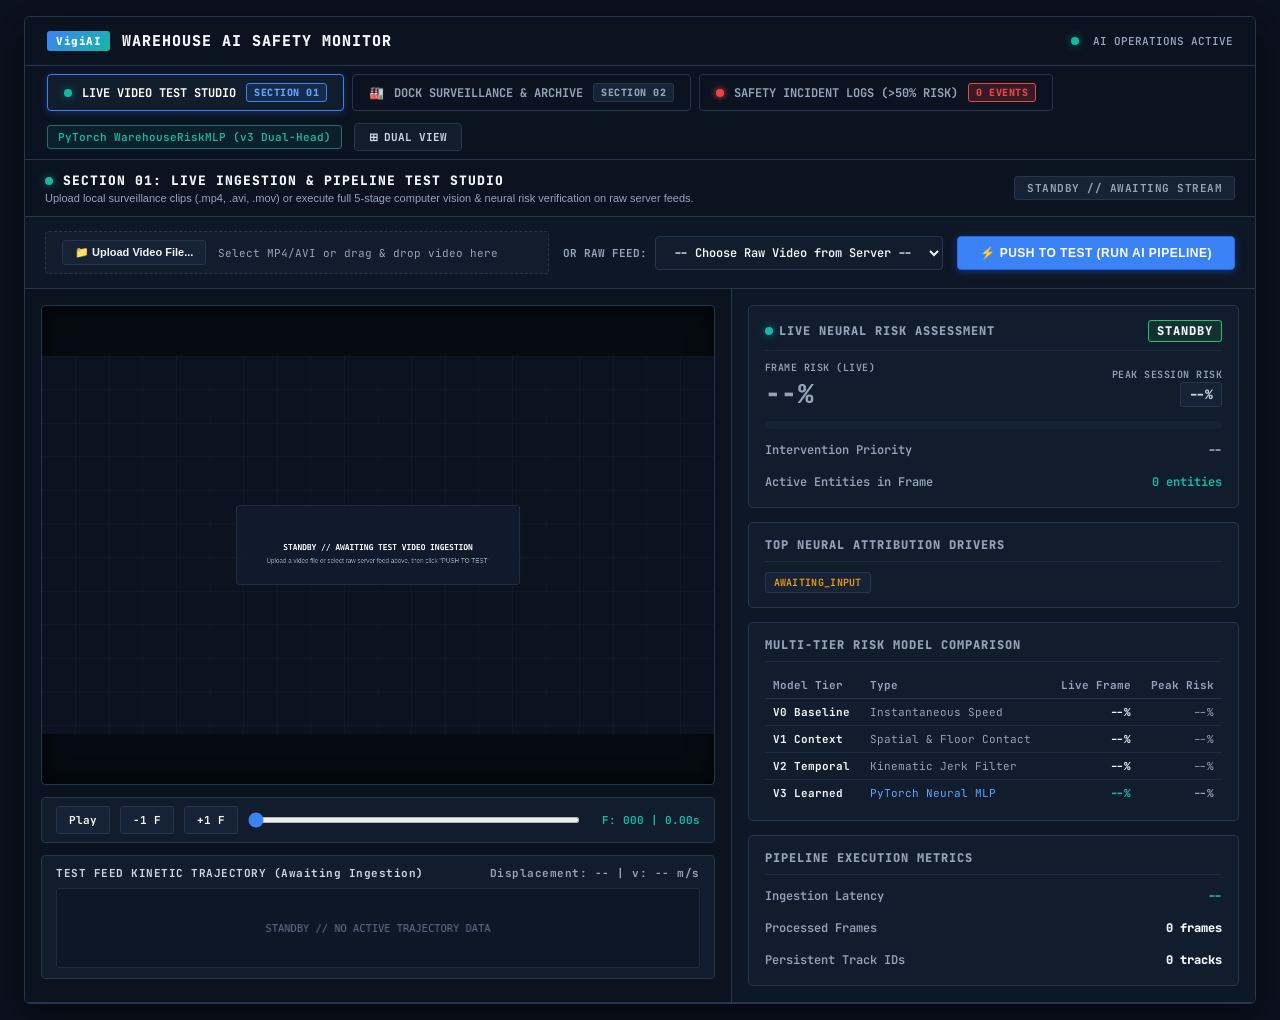
==== commit bd431051: "finaltop6" ====
--- a/outputs/view_live.html
+++ b/outputs/view_live.html
@@ -74,7 +74,7 @@
       padding: 16px 24px;
     }
 
-    /* Container Box */
+    /* Outer Container Box */
     .wire-container {
       border: 1px solid var(--border-default);
       border-radius: 6px;
@@ -86,7 +86,7 @@
       overflow: hidden;
     }
 
-    /* Header Bar */
+    /* Top Wire Header */
     .wire-header {
       padding: 14px 22px;
       border-bottom: 1px solid var(--border-default);
@@ -116,17 +116,308 @@
       letter-spacing: 0.5px;
     }
 
-    .clip-selector-group {
+    .header-ops-status {
+      display: flex;
+      align-items: center;
+      gap: 14px;
+    }
+
+    .live-dot {
+      width: 8px;
+      height: 8px;
+      border-radius: 50%;
+      background: var(--teal);
+      box-shadow: 0 0 8px rgba(20, 184, 166, 0.6);
+      animation: pulseGlow 1.5s infinite alternate;
+      display: inline-block;
+    }
+
+    @keyframes pulseGlow {
+      from { opacity: 0.4; transform: scale(0.9); }
+      to { opacity: 1; transform: scale(1.15); box-shadow: 0 0 10px rgba(20, 184, 166, 0.8); }
+    }
+
+    /* Section Navigation Bar */
+    .section-nav-bar {
+      display: flex;
+      justify-content: space-between;
+      align-items: center;
+      padding: 8px 22px;
+      background: var(--bg-primary);
+      border-bottom: 1px solid var(--border-default);
+      flex-wrap: wrap;
+      gap: 12px;
+    }
+
+    .nav-tabs {
+      display: flex;
+      align-items: center;
+      gap: 8px;
+    }
+
+    .nav-tab {
+      display: flex;
+      align-items: center;
+      gap: 10px;
+      background: transparent;
+      border: 1px solid var(--border-default);
+      color: var(--text-muted);
+      padding: 8px 16px;
+      border-radius: 4px;
+      font-family: var(--font-mono);
+      font-size: 12px;
+      font-weight: 700;
+      cursor: pointer;
+      transition: all 0.18s ease;
+    }
+
+    .nav-tab:hover {
+      border-color: var(--border-active);
+      color: var(--text-primary);
+      background: var(--surface-primary);
+    }
+
+    .nav-tab.active {
+      background: var(--surface-primary);
+      border-color: var(--primary);
+      color: #FFFFFF;
+      box-shadow: 0 2px 8px rgba(59, 130, 246, 0.25);
+    }
+
+    .tab-pill {
+      font-size: 10px;
+      padding: 2px 7px;
+      border-radius: 3px;
+      font-weight: 800;
+      letter-spacing: 0.5px;
+      background: var(--surface-elevated);
+      border: 1px solid var(--border-default);
+      color: var(--text-muted);
+    }
+
+    .nav-tab.active .tab-pill {
+      background: rgba(59, 130, 246, 0.15);
+      border-color: var(--primary);
+      color: var(--primary-hover);
+    }
+
+    .nav-actions {
       display: flex;
       align-items: center;
       gap: 12px;
     }
 
-    .clip-selector-group label {
+    .pipeline-engine-pill {
+      font-size: 11px;
+      color: var(--teal);
+      background: rgba(20, 184, 166, 0.08);
+      border: 1px solid var(--teal-dark);
+      padding: 4px 10px;
+      border-radius: 3px;
+      font-weight: 600;
+    }
+
+    .btn-split-toggle {
+      display: flex;
+      align-items: center;
+      gap: 6px;
+      background: var(--surface-primary);
+      border: 1px solid var(--border-default);
+      color: var(--text-secondary);
+      padding: 6px 14px;
+      border-radius: 4px;
+      font-family: var(--font-mono);
+      font-size: 11px;
+      font-weight: 700;
+      cursor: pointer;
+      transition: all 0.15s ease;
+    }
+
+    .btn-split-toggle:hover {
+      border-color: var(--primary);
+      color: #FFFFFF;
+      background: var(--surface-elevated);
+    }
+
+    .btn-split-toggle.active {
+      background: rgba(59, 130, 246, 0.18);
+      border-color: var(--primary);
+      color: #FFFFFF;
+    }
+
+    /* Sections Wrapper & Views */
+    .sections-wrapper {
+      display: flex;
+      flex-direction: column;
+      flex: 1;
+      overflow: hidden;
+    }
+
+    .section-view {
+      display: flex;
+      flex-direction: column;
+      flex: 1;
+      overflow: hidden;
+    }
+
+    /* Dual Mode Layout */
+    .wire-container.dual-mode .sections-wrapper {
+      display: grid;
+      grid-template-columns: 1fr 1fr;
+      gap: 12px;
+      padding: 12px;
+      background: var(--bg-primary);
+      overflow-y: auto;
+    }
+
+    .wire-container.dual-mode .section-view {
+      border: 1px solid var(--border-default);
+      border-radius: 5px;
+      background: var(--bg-secondary);
+      box-shadow: 0 4px 20px rgba(0,0,0,0.4);
+    }
+
+    /* Section Banner */
+    .section-banner {
+      padding: 12px 20px;
+      background: var(--bg-primary);
+      border-bottom: 1px solid var(--border-default);
+      display: flex;
+      justify-content: space-between;
+      align-items: center;
+      flex-wrap: wrap;
+      gap: 10px;
+    }
+
+    .banner-title-block {
+      display: flex;
+      flex-direction: column;
+      gap: 3px;
+    }
+
+    .banner-title {
+      font-size: 13px;
+      font-weight: 800;
+      letter-spacing: 1px;
+      color: var(--text-primary);
+      display: flex;
+      align-items: center;
+      gap: 10px;
+    }
+
+    .banner-sub {
+      font-size: 11px;
+      color: var(--text-muted);
+      font-family: var(--font-sans);
+    }
+
+    .status-chip {
+      font-size: 11px;
+      font-weight: 700;
+      padding: 4px 12px;
+      border-radius: 3px;
+      letter-spacing: 0.5px;
+    }
+
+    .status-chip.standby {
+      background: var(--surface-elevated);
+      border: 1px solid var(--border-default);
+      color: var(--text-muted);
+    }
+
+    .status-chip.running {
+      background: rgba(59, 130, 246, 0.15);
+      border: 1px solid var(--primary);
+      color: var(--primary-hover);
+      animation: pulseGlow 1.2s infinite alternate;
+    }
+
+    .status-chip.completed {
+      background: rgba(34, 197, 94, 0.15);
+      border: 1px solid var(--success);
+      color: var(--success);
+    }
+
+    .status-chip.error {
+      background: rgba(239, 68, 68, 0.15);
+      border: 1px solid var(--critical);
+      color: var(--critical);
+    }
+
+    /* Live Video Ingestion Deck */
+    .ingestion-deck {
+      padding: 14px 20px;
+      background: var(--bg-secondary);
+      border-bottom: 1px solid var(--border-default);
+      display: flex;
+      flex-direction: column;
+      gap: 12px;
+    }
+
+    .deck-controls-row {
+      display: flex;
+      align-items: center;
+      gap: 14px;
+      flex-wrap: wrap;
+    }
+
+    .drop-zone {
+      flex: 1;
+      min-width: 280px;
+      display: flex;
+      align-items: center;
+      gap: 12px;
+      background: var(--surface-primary);
+      border: 1.5px dashed var(--border-default);
+      padding: 8px 16px;
+      border-radius: 4px;
+      cursor: pointer;
+      transition: all 0.2s ease;
+    }
+
+    .drop-zone:hover, .drop-zone.dragover {
+      border-color: var(--border-active);
+      background: var(--surface-elevated);
+    }
+
+    .drop-zone .btn-browse {
+      background: var(--surface-elevated);
+      border: 1px solid var(--border-default);
+      color: var(--text-primary);
+      padding: 5px 12px;
+      font-size: 11px;
+      font-weight: 700;
+      border-radius: 3px;
+      cursor: pointer;
+      white-space: nowrap;
+      transition: all 0.15s ease;
+    }
+
+    .drop-zone .btn-browse:hover {
+      background: var(--primary);
+      border-color: var(--primary);
+      color: #FFFFFF;
+    }
+
+    .drop-zone .file-name-text {
+      font-size: 11px;
+      color: var(--text-muted);
+      overflow: hidden;
+      text-overflow: ellipsis;
+      white-space: nowrap;
+    }
+
+    .sample-select-group {
+      display: flex;
+      align-items: center;
+      gap: 8px;
+    }
+
+    .sample-select-group label {
       font-size: 11px;
       color: var(--text-muted);
       font-weight: 700;
-      letter-spacing: 0.5px;
+      white-space: nowrap;
     }
 
     select {
@@ -148,52 +439,150 @@
     }
 
     select:focus {
-      border-color: var(--border-active);
+      border-color: var(--primary);
       box-shadow: 0 0 0 1px var(--primary);
     }
 
-    select option {
+    .btn-push-test {
+      background: var(--primary);
+      color: #FFFFFF;
+      border: 1px solid var(--primary-dark);
+      padding: 9px 22px;
+      font-size: 12px;
+      font-weight: 800;
+      letter-spacing: 0.5px;
+      border-radius: 4px;
+      cursor: pointer;
+      box-shadow: 0 2px 8px rgba(37, 99, 235, 0.35);
+      transition: all 0.15s ease;
+      white-space: nowrap;
+      margin-left: auto;
+    }
+
+    .btn-push-test:hover:not(:disabled) {
+      background: var(--primary-dark);
+      border-color: #1D4ED8;
+      box-shadow: 0 4px 14px rgba(37, 99, 235, 0.45);
+      transform: translateY(-1px);
+    }
+
+    .btn-push-test:active:not(:disabled) {
+      background: #1D4ED8;
+      transform: translateY(0);
+    }
+
+    .btn-push-test:disabled {
+      opacity: 0.5;
+      cursor: not-allowed;
+      box-shadow: none;
+    }
+
+    /* 5-Stage Pipeline Progress Stepper */
+    .pipeline-progress {
+      display: grid;
+      grid-template-columns: repeat(5, 1fr);
+      gap: 8px;
+      background: var(--surface-primary);
+      border: 1px solid var(--border-default);
+      padding: 10px 14px;
+      border-radius: 4px;
+      overflow-x: auto;
+    }
+
+    .pipeline-step {
+      display: flex;
+      align-items: center;
+      gap: 8px;
+      font-size: 11px;
+      color: var(--text-muted);
+      font-weight: 600;
+      white-space: nowrap;
+    }
+
+    .pipeline-step .step-num {
+      width: 20px;
+      height: 20px;
+      border-radius: 50%;
       background: var(--surface-elevated);
-      color: var(--text-primary);
-    }
-
-    /* Upper Main Section: Video & Status */
-    .upper-grid {
+      border: 1px solid var(--border-default);
+      color: var(--text-muted);
+      display: flex;
+      align-items: center;
+      justify-content: center;
+      font-size: 10px;
+      font-weight: 800;
+      flex-shrink: 0;
+    }
+
+    .pipeline-step.active {
+      color: var(--primary);
+    }
+
+    .pipeline-step.active .step-num {
+      background: var(--primary);
+      border-color: var(--primary);
+      color: #FFFFFF;
+      box-shadow: 0 0 8px rgba(59, 130, 246, 0.4);
+    }
+
+    .pipeline-step.completed {
+      color: var(--success);
+    }
+
+    .pipeline-step.completed .step-num {
+      background: rgba(34, 197, 94, 0.15);
+      border-color: var(--success);
+      color: var(--success);
+    }
+
+    /* Workspace Grids */
+    .workspace-grid {
       display: grid;
-      grid-template-columns: 1.48fr 1fr;
+      grid-template-columns: 1.35fr 1fr;
+      flex: 1;
       border-bottom: 1px solid var(--border-default);
-      background: var(--bg-primary);
-    }
-
-    /* Left Video Panel */
-    .video-panel {
-      padding: 18px;
-      border-right: 1px solid var(--border-default);
+      min-height: 480px;
+      overflow: hidden;
+    }
+
+    @media (max-width: 1240px) {
+      .workspace-grid {
+        grid-template-columns: 1fr;
+      }
+    }
+
+    /* Video Player Column */
+    .player-col {
+      padding: 16px;
       display: flex;
       flex-direction: column;
       gap: 12px;
+      border-right: 1px solid var(--border-default);
       background: var(--bg-primary);
     }
 
     .canvas-viewport {
-      width: 100%;
-      aspect-ratio: 16 / 9;
-      background: #000;
+      background: #060B13;
       border: 1px solid var(--border-default);
       border-radius: 4px;
+      overflow: hidden;
+      height: 480px;
+      max-height: 60vh;
       position: relative;
-      overflow: hidden;
       display: flex;
       align-items: center;
       justify-content: center;
-      box-shadow: inset 0 0 30px rgba(0, 0, 0, 0.8);
-    }
-
-    #videoCanvas {
-      width: 100%;
-      height: 100%;
+      box-shadow: inset 0 0 24px rgba(0, 0, 0, 0.9);
+    }
+
+    .canvas-viewport canvas {
+      max-width: 100%;
+      max-height: 100%;
+      width: auto;
+      height: auto;
       object-fit: contain;
       display: block;
+      margin: auto;
     }
 
     .controls-row {
@@ -206,29 +595,23 @@
       border-radius: 4px;
     }
 
-    button {
+    .controls-row button {
       background: var(--surface-elevated);
       color: var(--text-primary);
       border: 1px solid var(--border-default);
-      padding: 6px 14px;
+      padding: 6px 12px;
+      font-family: var(--font-mono);
+      font-size: 11px;
+      font-weight: 700;
       border-radius: 3px;
-      font-family: var(--font-mono);
-      font-size: 12px;
-      font-weight: 600;
       cursor: pointer;
       transition: all 0.15s ease;
     }
 
-    button:hover {
-      background: var(--border-subtle);
-      color: var(--text-primary);
-      border-color: var(--border-active);
-    }
-
-    button.active {
+    .controls-row button:hover {
       background: var(--primary);
+      border-color: var(--primary);
       color: #FFFFFF;
-      border-color: var(--primary);
     }
 
     .scrubber {
@@ -236,17 +619,19 @@
       accent-color: var(--primary);
       cursor: pointer;
       height: 6px;
+      background: var(--surface-elevated);
+      border-radius: 3px;
     }
 
     .frame-counter {
-      font-size: 12px;
-      color: var(--text-muted);
-      min-width: 120px;
+      font-size: 11px;
+      font-weight: 700;
+      color: var(--teal);
+      min-width: 110px;
       text-align: right;
-      font-weight: 500;
-    }
-
-    /* Trajectory Canvas Box */
+    }
+
+    /* Kinetic Trajectory Map */
     .traj-box {
       background: var(--surface-primary);
       border: 1px solid var(--border-default);
@@ -254,149 +639,205 @@
       padding: 10px 14px;
       display: flex;
       flex-direction: column;
-      gap: 6px;
+      gap: 8px;
     }
 
     .traj-title {
       font-size: 11px;
       font-weight: 700;
-      color: var(--text-muted);
-      display: flex;
-      justify-content: space-between;
       letter-spacing: 0.5px;
-    }
-
-    #trajCanvas {
-      width: 100%;
-      height: 96px;
-      background: var(--bg-secondary);
-      border-radius: 3px;
-      border: 1px solid var(--border-subtle);
-      display: block;
-    }
-
-    /* Right Status Panel */
-    .status-panel {
-      padding: 20px 22px;
-      display: flex;
-      flex-direction: column;
-      justify-content: space-between;
-      gap: 16px;
-      background: var(--bg-secondary);
-    }
-
-    .status-panel-header {
-      font-size: 13px;
-      font-weight: 800;
-      letter-spacing: 1.5px;
-      color: var(--text-primary);
-      border-bottom: 1px solid var(--border-default);
-      padding-bottom: 10px;
-    }
-
-    .status-block {
-      display: flex;
-      flex-direction: column;
-      gap: 12px;
-    }
-
-    .status-row {
+      color: var(--text-secondary);
       display: flex;
       justify-content: space-between;
       align-items: center;
-      padding: 9px 14px;
+    }
+
+    .traj-box canvas {
+      width: 100%;
+      height: 80px;
+      background: var(--bg-secondary);
+      border: 1px solid var(--border-subtle);
+      border-radius: 3px;
+      display: block;
+    }
+
+    /* Diagnostics & Telemetry Column */
+    .diagnostic-col {
+      padding: 16px;
+      display: flex;
+      flex-direction: column;
+      gap: 14px;
+      background: var(--bg-secondary);
+      overflow-y: auto;
+    }
+
+    .diagnostic-card {
       background: var(--surface-primary);
       border: 1px solid var(--border-default);
+      padding: 14px 16px;
+      border-radius: 5px;
+      display: flex;
+      flex-direction: column;
+      gap: 10px;
+    }
+
+    .card-header {
+      font-size: 12px;
+      font-weight: 800;
+      letter-spacing: 1px;
+      color: var(--text-muted);
+      display: flex;
+      justify-content: space-between;
+      align-items: center;
+      border-bottom: 1px solid var(--border-subtle);
+      padding-bottom: 8px;
+    }
+
+    .risk-score-display {
+      display: flex;
+      align-items: baseline;
+      justify-content: space-between;
+    }
+
+    .risk-score-val {
+      font-size: 26px;
+      font-weight: 800;
+      letter-spacing: 0.5px;
+    }
+
+    .risk-bar-track {
+      height: 8px;
+      background: var(--surface-elevated);
       border-radius: 4px;
-      min-height: 42px;
-    }
-
-    .status-label {
-      font-size: 12px;
+      overflow: hidden;
+    }
+
+    .risk-bar-fill {
+      height: 100%;
+      border-radius: 4px;
+      transition: width 0.4s ease;
+    }
+
+    /* Multi-Model Comparison Table */
+    .model-table {
+      width: 100%;
+      border-collapse: collapse;
+      font-size: 11px;
+    }
+
+    .model-table th {
+      text-align: left;
+      padding: 6px 8px;
       color: var(--text-muted);
-      font-weight: 500;
-    }
-
-    .status-val {
-      font-size: 13px;
+      border-bottom: 1px solid var(--border-default);
       font-weight: 700;
-      letter-spacing: 0.5px;
-      color: var(--text-primary);
-      transition: color 0.15s ease, background 0.15s ease;
-    }
-
-    .status-val.risk-high {
+    }
+
+    .model-table td {
+      padding: 6px 8px;
+      border-bottom: 1px solid var(--border-subtle);
+    }
+
+    .model-table tr:last-child td {
+      border-bottom: none;
+    }
+
+    .factors-list {
+      display: flex;
+      gap: 6px;
+      flex-wrap: wrap;
+    }
+
+    .factor-badge {
+      font-size: 10px;
+      padding: 3px 8px;
+      background: var(--surface-elevated);
+      border: 1px solid var(--border-default);
+      border-radius: 3px;
+      color: var(--warning);
+      font-weight: 600;
+      letter-spacing: 0.3px;
+    }
+
+    /* Semantic Badges */
+    .badge-safe {
+      background: rgba(34, 197, 94, 0.12);
+      border: 1px solid var(--success);
+      color: var(--success);
+      padding: 2px 8px;
+      border-radius: 3px;
+    }
+
+    .badge-warning {
+      background: rgba(245, 158, 11, 0.12);
+      border: 1px solid var(--warning);
+      color: var(--warning);
+      padding: 2px 8px;
+      border-radius: 3px;
+    }
+
+    .badge-critical {
+      background: rgba(239, 68, 68, 0.12);
+      border: 1px solid var(--critical);
       color: var(--critical);
-      background: rgba(239, 68, 68, 0.12);
-      padding: 3px 10px;
+      padding: 2px 8px;
       border-radius: 3px;
-      border: 1px solid var(--critical);
-    }
-
-    .status-val.risk-med {
-      color: var(--warning);
-      background: rgba(245, 158, 11, 0.12);
-      padding: 3px 10px;
-      border-radius: 3px;
-      border: 1px solid var(--warning);
-    }
-
-    .status-val.risk-low {
-      color: var(--success);
-      background: rgba(34, 197, 94, 0.12);
-      padding: 3px 10px;
-      border-radius: 3px;
-      border: 1px solid var(--success);
-    }
-
-    .timestamp-large {
-      font-size: 28px;
-      font-weight: 800;
-      letter-spacing: 2px;
-      color: var(--teal);
-      text-align: right;
-      padding-top: 12px;
-      border-top: 1px solid var(--border-default);
-    }
-
-    /* Active Entities Mini Table — Zero Flicker */
+    }
+
+    /* Entity Tags Pool */
     .entities-mini {
       display: flex;
       flex-direction: column;
       gap: 6px;
-      min-height: 84px;
     }
 
     .entity-tag {
+      background: var(--surface-elevated);
+      border: 1px solid var(--border-default);
+      padding: 6px 12px;
+      border-radius: 3px;
+      display: flex;
+      justify-content: space-between;
       font-size: 11px;
-      padding: 7px 12px;
-      background: var(--surface-primary);
-      border: 1px solid var(--border-default);
-      border-radius: 3px;
+    }
+
+    .entity-tag .ent-label {
+      color: var(--text-primary);
+      font-weight: 700;
+    }
+
+    .entity-tag .ent-val {
+      color: var(--teal);
+      font-weight: 600;
+    }
+
+    /* Status Rows */
+    .status-row {
       display: flex;
       justify-content: space-between;
       align-items: center;
-      transition: border-color 0.15s;
-    }
-
-    .entity-tag .ent-label {
+      font-size: 12px;
+      padding: 3px 0;
+    }
+
+    .status-label {
+      color: var(--text-muted);
+      font-weight: 600;
+    }
+
+    .status-val {
+      font-weight: 800;
       color: var(--text-primary);
-      font-weight: 600;
-    }
-
-    .entity-tag .ent-val {
-      color: var(--primary);
-      font-weight: 700;
-    }
-
-    /* Lower Section: Incident Timeline */
+    }
+
+    /* Incident Timeline Section */
     .timeline-section {
-      padding: 16px 22px;
-      border-bottom: 1px solid var(--border-default);
+      padding: 14px 22px;
+      border-top: 1px solid var(--border-default);
+      background: var(--bg-primary);
       display: flex;
       flex-direction: column;
       gap: 10px;
-      background: var(--bg-secondary);
     }
 
     .timeline-header {
@@ -410,7 +851,7 @@
       display: flex;
       flex-direction: column;
       gap: 6px;
-      max-height: 150px;
+      max-height: 140px;
       overflow-y: auto;
     }
 
@@ -434,16 +875,10 @@
       transform: translateX(4px);
     }
 
-    .timeline-item.active {
-      border-color: var(--critical);
-      background: rgba(239, 68, 68, 0.12);
-      box-shadow: inset 0 0 10px rgba(239, 68, 68, 0.15);
-    }
-
     .t-time {
       color: var(--text-muted);
       font-weight: 600;
-      min-width: 60px;
+      min-width: 65px;
     }
 
     .t-icon {
@@ -458,17 +893,18 @@
       color: var(--text-primary);
     }
 
-    /* Bottom Section: Today Stats */
+    /* Bottom Today Stats */
     .today-section {
-      padding: 14px 22px;
+      padding: 12px 22px;
       display: flex;
       justify-content: space-between;
       align-items: center;
       background: var(--bg-primary);
+      border-top: 1px solid var(--border-default);
     }
 
     .today-title {
-      font-size: 13px;
+      font-size: 12px;
       font-weight: 800;
       letter-spacing: 1.5px;
       color: var(--text-muted);
@@ -476,22 +912,22 @@
 
     .today-stats-row {
       display: flex;
-      gap: 24px;
+      gap: 20px;
     }
 
     .stat-pill {
       display: flex;
       align-items: center;
-      gap: 10px;
-      font-size: 12px;
+      gap: 8px;
+      font-size: 11px;
       font-weight: 600;
       color: var(--text-muted);
     }
 
     .stat-pill .count {
-      font-size: 14px;
+      font-size: 13px;
       font-weight: 800;
-      padding: 2px 10px;
+      padding: 2px 8px;
       border-radius: 3px;
     }
 
@@ -513,518 +949,792 @@
       border: 1px solid var(--success);
     }
 
-    /* Live Test Studio Panel */
-    .test-studio-panel {
-      padding: 14px 22px;
-      background: var(--bg-primary);
-      border-bottom: 1px solid var(--border-default);
-      display: flex;
-      flex-direction: column;
-      gap: 12px;
-    }
-
-    .test-studio-header {
-      display: flex;
-      justify-content: space-between;
-      align-items: center;
-      flex-wrap: wrap;
-      gap: 8px;
-    }
-
-    .studio-title {
-      font-size: 13px;
-      font-weight: 800;
-      letter-spacing: 1px;
-      color: var(--text-primary);
-      display: flex;
-      align-items: center;
-      gap: 10px;
-    }
-
-    .live-dot {
-      width: 9px;
-      height: 9px;
-      border-radius: 50%;
-      background: var(--teal);
-      box-shadow: 0 0 8px rgba(20, 184, 166, 0.5);
-      animation: pulseGlow 1.5s infinite alternate;
-    }
-
-    @keyframes pulseGlow {
-      from { opacity: 0.4; transform: scale(0.9); }
-      to { opacity: 1; transform: scale(1.15); box-shadow: 0 0 10px rgba(20, 184, 166, 0.7); }
-    }
-
-    .model-badge {
-      font-size: 11px;
-      padding: 3px 10px;
-      background: rgba(59, 130, 246, 0.12);
-      border: 1px solid var(--primary);
-      color: var(--primary-hover);
-      border-radius: 4px;
-      font-weight: 600;
-    }
-
-    .test-studio-body {
-      display: flex;
-      align-items: center;
-      gap: 14px;
-      flex-wrap: wrap;
-    }
-
-    .upload-zone {
-      display: flex;
-      align-items: center;
-      gap: 10px;
-      background: var(--surface-primary);
-      border: 1px dashed var(--border-default);
-      padding: 6px 14px;
-      border-radius: 4px;
-      transition: all 0.2s ease;
-      cursor: pointer;
-    }
-
-    .upload-zone:hover, .upload-zone.dragover {
-      border-color: var(--border-active);
-      background: var(--surface-elevated);
-    }
-
-    .upload-zone .btn-browse {
-      background: var(--surface-elevated);
-      border: 1px solid var(--border-default);
-      color: var(--text-primary);
-      padding: 4px 10px;
-      font-size: 11px;
-      border-radius: 3px;
-      cursor: pointer;
-    }
-
-    .upload-zone .btn-browse:hover {
-      background: var(--primary);
-      border-color: var(--primary);
-      color: #FFFFFF;
-    }
-
-    .upload-zone .file-name-text {
-      font-size: 11px;
-      color: var(--text-muted);
-      max-width: 220px;
-      overflow: hidden;
-      text-overflow: ellipsis;
-      white-space: nowrap;
-    }
-
-    .sample-select-group {
-      display: flex;
-      align-items: center;
-      gap: 8px;
-    }
-
-    .sample-select-group label {
-      font-size: 11px;
-      color: var(--text-muted);
-      font-weight: 700;
-    }
-
-    .btn-test-action {
-      background: var(--primary);
-      color: #FFFFFF;
-      border: 1px solid var(--primary-dark);
-      padding: 9px 18px;
-      font-size: 12px;
-      font-weight: 700;
-      letter-spacing: 0.5px;
-      border-radius: 4px;
-      cursor: pointer;
-      box-shadow: 0 2px 4px rgba(0, 0, 0, 0.25);
-      transition: all 0.15s ease;
-      margin-left: auto;
-    }
-
-    .btn-test-action:hover:not(:disabled) {
-      background: var(--primary-dark);
-      border-color: #1D4ED8;
-      box-shadow: 0 2px 6px rgba(37, 99, 235, 0.3);
-    }
-
-    .btn-test-action:active:not(:disabled) {
-      background: #1D4ED8;
-      border-color: #1E40AF;
-    }
-
-    .btn-test-action:disabled {
-      opacity: 0.5;
-      cursor: not-allowed;
-      box-shadow: none;
-    }
-
-    /* Pipeline Progress Banner */
-    .pipeline-progress {
-      display: flex;
-      align-items: center;
-      justify-content: space-between;
-      gap: 8px;
-      background: var(--surface-primary);
-      border: 1px solid var(--border-default);
-      padding: 10px 14px;
-      border-radius: 4px;
-      overflow-x: auto;
-    }
-
-    .pipeline-step {
-      display: flex;
-      align-items: center;
-      gap: 8px;
-      font-size: 11px;
-      color: var(--text-muted);
-      font-weight: 600;
-      white-space: nowrap;
-    }
-
-    .pipeline-step .step-num {
-      width: 20px;
-      height: 20px;
-      border-radius: 50%;
-      background: var(--surface-elevated);
-      border: 1px solid var(--border-default);
-      color: var(--text-muted);
-      display: flex;
-      align-items: center;
-      justify-content: center;
-      font-size: 10px;
-      font-weight: 800;
-    }
-
-    .pipeline-step.active {
-      color: var(--primary);
-    }
-
-    .pipeline-step.active .step-num {
-      background: var(--primary);
-      border-color: var(--primary);
-      color: #FFFFFF;
-      box-shadow: 0 0 8px rgba(59, 130, 246, 0.4);
-    }
-
-    .pipeline-step.completed {
-      color: var(--success);
-    }
-
-    .pipeline-step.completed .step-num {
-      background: rgba(34, 197, 94, 0.15);
-      border-color: var(--success);
-      color: var(--success);
-    }
-
-    /* Neural Outcome Banner */
-    .neural-outcome-banner {
-      background: var(--surface-primary);
-      border: 1px solid var(--border-default);
-      padding: 12px 18px;
-      border-radius: 4px;
-      display: flex;
-      justify-content: space-between;
-      align-items: center;
-      gap: 16px;
-      flex-wrap: wrap;
-      box-shadow: 0 4px 12px rgba(0, 0, 0, 0.25);
-      animation: fadeIn 0.3s ease;
-    }
-
-    @keyframes fadeIn {
-      from { opacity: 0; transform: translateY(-4px); }
-      to { opacity: 1; transform: translateY(0); }
-    }
-
-    .outcome-metric {
-      display: flex;
-      flex-direction: column;
-      gap: 3px;
-    }
-
-    .outcome-metric .o-label {
-      font-size: 10px;
-      color: var(--text-muted);
-      font-weight: 700;
-      letter-spacing: 0.5px;
-    }
-
-    .outcome-metric .o-val {
-      font-size: 13px;
-      font-weight: 800;
-      letter-spacing: 0.5px;
-      color: var(--text-primary);
-    }
-
-    .factors-list {
-      display: flex;
-      gap: 6px;
-      flex-wrap: wrap;
-    }
-
-    .factor-badge {
-      font-size: 10px;
-      padding: 3px 8px;
-      background: var(--surface-elevated);
-      border: 1px solid var(--border-default);
-      border-radius: 3px;
-      color: var(--warning);
-      font-weight: 600;
-      letter-spacing: 0.3px;
-    }
-
-    /* Semantic Status Badges */
-    .badge-safe {
-      background: rgba(34, 197, 94, 0.12);
-      border: 1px solid var(--success);
-      color: var(--success);
-      padding: 2px 8px;
-      border-radius: 3px;
-    }
-
-    .badge-warning {
-      background: rgba(245, 158, 11, 0.12);
-      border: 1px solid var(--warning);
-      color: var(--warning);
-      padding: 2px 8px;
-      border-radius: 3px;
-    }
-
-    .badge-critical {
-      background: rgba(239, 68, 68, 0.12);
-      border: 1px solid var(--critical);
-      color: var(--critical);
-      padding: 2px 8px;
-      border-radius: 3px;
-    }
-
-    .badge-info {
-      background: rgba(59, 130, 246, 0.12);
-      border: 1px solid var(--primary);
-      color: var(--primary-hover);
-      padding: 2px 8px;
-      border-radius: 3px;
-    }
-
-    .badge-live {
-      background: rgba(20, 184, 166, 0.12);
-      border: 1px solid var(--teal);
-      color: var(--teal-hover);
-      padding: 2px 8px;
-      border-radius: 3px;
-    }
-
-    /* Custom Industrial Scrollbars */
+    /* Custom Scrollbars */
     ::-webkit-scrollbar {
       width: 6px;
       height: 6px;
     }
-
     ::-webkit-scrollbar-track {
       background: var(--bg-primary);
     }
-
     ::-webkit-scrollbar-thumb {
       background: var(--border-default);
       border-radius: 3px;
     }
-
     ::-webkit-scrollbar-thumb:hover {
       background: var(--primary);
+    }
+
+    /* ========================================================= */
+    /* SECTION 03: INCIDENT LOGGING & AUDIT TRAIL STYLES         */
+    /* ========================================================= */
+    .incidents-container {
+      padding: 18px 24px;
+      display: flex;
+      flex-direction: column;
+      gap: 16px;
+      overflow-y: auto;
+      height: 100%;
+    }
+
+    .kpi-deck {
+      display: grid;
+      grid-template-columns: repeat(4, 1fr);
+      gap: 14px;
+    }
+
+    @media (max-width: 900px) {
+      .kpi-deck {
+        grid-template-columns: repeat(2, 1fr);
+      }
+    }
+
+    .kpi-card {
+      background: var(--surface-primary);
+      border: 1px solid var(--border-default);
+      border-radius: 6px;
+      padding: 14px 18px;
+      display: flex;
+      align-items: center;
+      justify-content: space-between;
+      position: relative;
+      overflow: hidden;
+    }
+
+    .kpi-card::before {
+      content: '';
+      position: absolute;
+      top: 0;
+      left: 0;
+      width: 3px;
+      height: 100%;
+      background: var(--border-default);
+    }
+
+    .kpi-card.critical::before { background: var(--critical); }
+    .kpi-card.warning::before { background: var(--warning); }
+    .kpi-card.primary::before { background: var(--primary); }
+    .kpi-card.teal::before { background: var(--teal); }
+
+    .kpi-info {
+      display: flex;
+      flex-direction: column;
+      gap: 4px;
+    }
+
+    .kpi-label {
+      font-size: 11px;
+      font-weight: 700;
+      letter-spacing: 0.8px;
+      color: var(--text-muted);
+    }
+
+    .kpi-val {
+      font-size: 24px;
+      font-weight: 800;
+      font-family: var(--font-mono);
+      color: var(--text-primary);
+    }
+
+    .kpi-icon {
+      font-size: 24px;
+      opacity: 0.85;
+    }
+
+    /* Toolbar */
+    .incident-toolbar {
+      background: var(--surface-primary);
+      border: 1px solid var(--border-default);
+      border-radius: 6px;
+      padding: 10px 16px;
+      display: flex;
+      align-items: center;
+      justify-content: space-between;
+      gap: 12px;
+      flex-wrap: wrap;
+    }
+
+    .toolbar-left, .toolbar-right {
+      display: flex;
+      align-items: center;
+      gap: 10px;
+      flex-wrap: wrap;
+    }
+
+    .toolbar-label {
+      font-size: 11px;
+      font-weight: 700;
+      color: var(--text-muted);
+      letter-spacing: 0.5px;
+    }
+
+    .toolbar-select, .toolbar-input {
+      background: var(--bg-primary);
+      color: var(--text-primary);
+      border: 1px solid var(--border-default);
+      border-radius: 4px;
+      padding: 6px 12px;
+      font-family: var(--font-sans);
+      font-size: 12px;
+      outline: none;
+    }
+
+    .toolbar-select:focus, .toolbar-input:focus {
+      border-color: var(--primary);
+    }
+
+    .toolbar-input {
+      min-width: 180px;
+    }
+
+    .btn-action-tool {
+      background: var(--surface-elevated);
+      color: var(--text-primary);
+      border: 1px solid var(--border-default);
+      border-radius: 4px;
+      padding: 6px 14px;
+      font-family: var(--font-mono);
+      font-size: 11px;
+      font-weight: 700;
+      cursor: pointer;
+      display: flex;
+      align-items: center;
+      gap: 6px;
+      transition: all 0.15s ease;
+    }
+
+    .btn-action-tool:hover {
+      background: var(--surface-primary);
+      border-color: var(--primary);
+      color: var(--primary-hover);
+    }
+
+    .btn-action-tool.export {
+      background: rgba(59, 130, 246, 0.15);
+      border-color: var(--primary);
+      color: var(--primary-hover);
+    }
+
+    .btn-action-tool.export:hover {
+      background: rgba(59, 130, 246, 0.28);
+    }
+
+    .btn-action-tool.clear {
+      color: var(--critical);
+      border-color: rgba(239, 68, 68, 0.3);
+    }
+
+    .btn-action-tool.clear:hover {
+      background: rgba(239, 68, 68, 0.12);
+      border-color: var(--critical);
+    }
+
+    /* Incident Data Table */
+    .incident-table-wrap {
+      background: var(--surface-primary);
+      border: 1px solid var(--border-default);
+      border-radius: 6px;
+      overflow: hidden;
+      box-shadow: 0 4px 20px rgba(0, 0, 0, 0.25);
+    }
+
+    .incident-table {
+      width: 100%;
+      border-collapse: collapse;
+      font-size: 12px;
+      text-align: left;
+    }
+
+    .incident-table th {
+      background: var(--surface-elevated);
+      color: var(--text-muted);
+      font-weight: 700;
+      font-size: 10px;
+      letter-spacing: 0.8px;
+      text-transform: uppercase;
+      padding: 10px 14px;
+      border-bottom: 1px solid var(--border-default);
+    }
+
+    .incident-table td {
+      padding: 10px 14px;
+      border-bottom: 1px solid var(--border-subtle);
+      color: var(--text-secondary);
+      vertical-align: middle;
+    }
+
+    .incident-table tr:hover td {
+      background: rgba(22, 34, 53, 0.6);
+      color: var(--text-primary);
+    }
+
+    .incident-id-badge {
+      font-family: var(--font-mono);
+      font-weight: 800;
+      font-size: 11px;
+      color: var(--primary-hover);
+      background: rgba(59, 130, 246, 0.12);
+      padding: 2px 6px;
+      border-radius: 3px;
+      border: 1px solid rgba(59, 130, 246, 0.35);
+      display: inline-block;
+    }
+
+    .btn-jump-frame {
+      background: var(--surface-elevated);
+      color: var(--teal);
+      border: 1px solid var(--border-default);
+      border-radius: 3px;
+      padding: 4px 10px;
+      font-family: var(--font-mono);
+      font-size: 11px;
+      font-weight: 700;
+      cursor: pointer;
+      display: inline-flex;
+      align-items: center;
+      gap: 4px;
+      transition: all 0.15s ease;
+    }
+
+    .btn-jump-frame:hover {
+      background: rgba(20, 184, 166, 0.15);
+      border-color: var(--teal);
+      color: #FFFFFF;
+      transform: translateY(-1px);
+    }
+
+    /* Live Hazard Alert Floating Overlay (inside canvas viewport - never displaces controls) */
+    .live-hazard-strip {
+      position: absolute;
+      top: 12px;
+      left: 14px;
+      right: 14px;
+      z-index: 25;
+      pointer-events: none;
+      display: flex;
+      align-items: center;
+      justify-content: center;
+      gap: 10px;
+      background: rgba(11, 18, 32, 0.92);
+      backdrop-filter: blur(8px);
+      border: 1px solid var(--critical);
+      border-radius: 4px;
+      padding: 7px 14px;
+      font-size: 11px;
+      font-family: var(--font-mono);
+      color: #FFFFFF;
+      font-weight: 700;
+      animation: pulseAlert 1.2s infinite alternate ease-in-out;
+      box-shadow: 0 4px 18px rgba(0, 0, 0, 0.7);
+    }
+
+    @keyframes pulseAlert {
+      0% { background: rgba(239, 68, 68, 0.12); box-shadow: 0 0 4px rgba(239, 68, 68, 0.2); }
+      100% { background: rgba(239, 68, 68, 0.25); box-shadow: 0 0 14px rgba(239, 68, 68, 0.45); }
     }
   </style>
 </head>
 <body>
 
-  <div class="wire-container">
-    <!-- Header -->
+  <div class="wire-container" id="wireContainer">
+    <!-- Top Header -->
     <div class="wire-header">
       <div class="wire-header-title">
         <span class="tag">VigiAI</span>
         <span>WAREHOUSE AI SAFETY MONITOR</span>
       </div>
 
-      <div class="clip-selector-group">
-        <label for="videoSelect">FEED SOURCE:</label>
-        <select id="videoSelect">
-          <option value="real_drop">🔴 REAL: Rolling and dropping carton (Dock 09)</option>
-          <option value="real_drag">🟠 REAL: Rolling and dragging on wet floor (Dock 07/08)</option>
-          <option value="throw_seating">🔴 REAL: Throwing seating cartons, strap release (Bay 04)</option>
-          <option value="drag_cupboard">🟠 REAL: Dock level, dragging cupboard across floor</option>
-          <option value="kd_packets">🔴 REAL: KD packets dragged, heavy box compression</option>
-          <option value="throw_mattress">🟠 REAL: Throwing mattresses off trailer</option>
-          <option value="stepping_cartons">🔴 REAL: Stepping on cartons, improper stacking</option>
-          <option value="sim_drop">🔵 BENCHMARK: wh_clip_02 carton drop impact</option>
-        </select>
+      <div class="header-ops-status">
+        <span class="live-dot"></span>
+        <span style="font-size: 11px; color: var(--text-muted); font-weight: 600;">AI OPERATIONS ACTIVE</span>
       </div>
     </div>
 
-    <!-- LIVE VIDEO INGESTION & NEURAL TEST STUDIO -->
-    <div class="test-studio-panel">
-      <div class="test-studio-header">
-        <div class="studio-title">
+    <!-- Section Navigation Bar -->
+    <div class="section-nav-bar">
+      <div class="nav-tabs">
+        <button class="nav-tab active" id="tabLiveTester" onclick="switchSection('tester')">
           <span class="live-dot"></span>
-          <span>LIVE VIDEO INGESTION & NEURAL TEST STUDIO</span>
-        </div>
-        <span class="model-badge">AI Model: WarehouseRiskMLP (PyTorch v3 Dual-Head Neural Net)</span>
-      </div>
-
-      <div class="test-studio-body">
-        <div class="upload-zone" id="dropZone">
-          <input type="file" id="videoFileInput" accept="video/mp4,video/avi,video/quicktime" style="display:none;">
-          <button class="btn-browse" id="btnBrowseFile">📁 Upload Video File...</button>
-          <span class="file-name-text" id="fileNameText">Select local MP4/AVI or drag & drop</span>
-        </div>
-
-        <div class="sample-select-group">
-          <label for="sampleVideoSelect">OR TEST RAW FEED:</label>
-          <select id="sampleVideoSelect">
-            <option value="">-- Choose Raw Video from Server --</option>
-          </select>
-        </div>
-
-        <button class="btn-test-action" id="btnRunLiveTest">
-          ⚡ PUSH TO TEST (RUN AI PIPELINE)
+          <span>LIVE VIDEO TEST STUDIO</span>
+          <span class="tab-pill">SECTION 01</span>
+        </button>
+
+        <button class="nav-tab" id="tabSurveillance" onclick="switchSection('surveillance')">
+          <span>🏭</span>
+          <span>DOCK SURVEILLANCE & ARCHIVE</span>
+          <span class="tab-pill">SECTION 02</span>
+        </button>
+
+        <button class="nav-tab" id="tabIncidentLogs" onclick="switchSection('logs')">
+          <span class="live-dot" style="background:var(--critical); box-shadow:0 0 6px var(--critical);"></span>
+          <span>SAFETY INCIDENT LOGS (>50% RISK)</span>
+          <span class="tab-pill" id="tabLogsCount" style="background:rgba(239, 68, 68, 0.18); color:var(--critical); border-color:var(--critical);">0 EVENTS</span>
         </button>
       </div>
 
-      <!-- Pipeline Progress Stepper (Visible during test) -->
-      <div class="pipeline-progress" id="pipelineProgress" style="display:none;">
-        <div class="pipeline-step active" id="pStep1"><span class="step-num">1</span> Ingesting Stream (OpenCV)</div>
-        <div class="pipeline-step" id="pStep2"><span class="step-num">2</span> YOLOv8 Spatial Perception</div>
-        <div class="pipeline-step" id="pStep3"><span class="step-num">3</span> ByteTrack Multi-Stage Tracking</div>
-        <div class="pipeline-step" id="pStep4"><span class="step-num">4</span> Differential Kinematics (v, a, j)</div>
-        <div class="pipeline-step" id="pStep5"><span class="step-num">5</span> PyTorch Neural Net (WarehouseRiskMLP)</div>
+      <div class="nav-actions">
+        <span class="pipeline-engine-pill">PyTorch WarehouseRiskMLP (v3 Dual-Head)</span>
+        <button class="btn-split-toggle" id="btnToggleSplit" onclick="toggleDualView()">
+          <span id="dualViewIcon">⊞</span>
+          <span id="dualViewText">DUAL VIEW</span>
+        </button>
       </div>
-
-      <!-- Neural Outcome Banner (Visible after test) -->
-      <div class="neural-outcome-banner" id="neuralOutcomeBanner" style="display:none;">
-        <div class="outcome-metric">
-          <span class="o-label">TESTED CLIP</span>
-          <span class="o-val" id="outcomeClipName" style="color:var(--text-primary);">video.mp4</span>
+    </div>
+
+    <!-- Sections Container -->
+    <div class="sections-wrapper">
+
+      <!-- ========================================================= -->
+      <!-- SECTION 01: DEDICATED LIVE VIDEO TESTER & PIPELINE STUDIO -->
+      <!-- ========================================================= -->
+      <div class="section-view" id="sectionLiveTester">
+        <!-- Section Header Banner -->
+        <div class="section-banner">
+          <div class="banner-title-block">
+            <div class="banner-title">
+              <span class="live-dot"></span>
+              <span>SECTION 01: LIVE INGESTION & PIPELINE TEST STUDIO</span>
+            </div>
+            <div class="banner-sub">
+              Upload local surveillance clips (.mp4, .avi, .mov) or execute full 5-stage computer vision & neural risk verification on raw server feeds.
+            </div>
+          </div>
+          <span class="status-chip standby" id="liveTestStatusBadge">STANDBY // AWAITING STREAM</span>
         </div>
 
-        <div class="outcome-metric">
-          <span class="o-label">NEURAL RISK SCORE</span>
-          <span class="o-val" id="outcomeRiskScore" style="color:var(--critical);">89.4% [CRITICAL]</span>
-        </div>
-
-        <div class="outcome-metric">
-          <span class="o-label">SEVERITY / PRIORITY</span>
-          <span class="o-val badge-critical" id="outcomeSeverity">CRITICAL / P1_IMMEDIATE</span>
-        </div>
-
-        <div class="outcome-metric" style="flex:1;">
-          <span class="o-label">TOP NEURAL ATTRIBUTION DRIVERS</span>
-          <div class="factors-list" id="outcomeFactorsList">
-            <span class="factor-badge">DROP_VELOCITY</span>
+        <!-- Ingestion & Control Deck -->
+        <div class="ingestion-deck">
+          <div class="deck-controls-row">
+            <!-- Drag & Drop Upload Zone -->
+            <div class="drop-zone" id="dropZone">
+              <input type="file" id="videoFileInput" accept="video/mp4,video/avi,video/quicktime" style="display:none;">
+              <button class="btn-browse" id="btnBrowseFile">📁 Upload Video File...</button>
+              <span class="file-name-text" id="fileNameText">Select MP4/AVI or drag & drop video here</span>
+            </div>
+
+            <!-- Server Raw Video Picker -->
+            <div class="sample-select-group">
+              <label for="sampleVideoSelect">OR RAW FEED:</label>
+              <select id="sampleVideoSelect">
+                <option value="">-- Choose Raw Video from Server --</option>
+              </select>
+            </div>
+
+            <!-- Action Button -->
+            <button class="btn-push-test" id="btnRunLiveTest">
+              ⚡ PUSH TO TEST (RUN AI PIPELINE)
+            </button>
+          </div>
+
+          <!-- 5-Stage Pipeline Progress Stepper -->
+          <div class="pipeline-progress" id="pipelineProgress" style="display:none;">
+            <div class="pipeline-step active" id="pStep1"><span class="step-num">1</span> OpenCV Ingestion</div>
+            <div class="pipeline-step" id="pStep2"><span class="step-num">2</span> YOLOv8 Perception</div>
+            <div class="pipeline-step" id="pStep3"><span class="step-num">3</span> ByteTrack Tracking</div>
+            <div class="pipeline-step" id="pStep4"><span class="step-num">4</span> Differential Kinematics</div>
+            <div class="pipeline-step" id="pStep5"><span class="step-num">5</span> PyTorch Risk Neural Net</div>
           </div>
         </div>
 
-        <div class="outcome-metric">
-          <span class="o-label">INFERENCE TIME</span>
-          <span class="o-val" id="outcomeInferenceTime" style="color:var(--teal);">5.8s (25.0 FPS)</span>
-        </div>
-      </div>
-    </div>
-
-
-    <!-- Upper Grid: Video & Current Status -->
-    <div class="upper-grid">
-      <!-- Left: Video [AI Overlays] -->
-      <div class="video-panel">
-        <div class="canvas-viewport">
-          <canvas id="videoCanvas" width="1280" height="720"></canvas>
-        </div>
-
-        <div class="controls-row">
-          <button id="btnPlayPause">Play</button>
-          <button id="btnStepBack">-1 F</button>
-          <button id="btnStepFwd">+1 F</button>
-          <input type="range" id="scrubber" class="scrubber" min="0" max="281" value="0" step="1">
-          <div class="frame-counter" id="frameCounter">F: 000 | 0.00s</div>
-        </div>
-
-        <!-- Trajectory Map -->
-        <div class="traj-box">
-          <div class="traj-title">
-            <span id="trajTitleLabel">KINETIC TRAJECTORY MAP (Primary Motion Path)</span>
-            <span id="trajTelemetry" style="color:var(--teal);">Displacement: 0.00 | v: 0.00 m/s</span>
+        <!-- Live Test Workspace: Video Player + Neural Safety Diagnostic Card -->
+        <div class="workspace-grid">
+          <!-- Left: Player Column -->
+          <div class="player-col">
+            <div class="canvas-viewport">
+              <canvas id="testVideoCanvas" width="1280" height="720"></canvas>
+              <!-- Live Real-Time Hazard Alert Floating Overlay (>50% Risk) inside viewport -->
+              <div id="testLiveHazardAlert" class="live-hazard-strip" style="display:none;">
+                <span style="font-size:14px;">⚠️</span>
+                <span id="testLiveHazardText">HIGH-RISK HAZARD DETECTED: Risk > 50% — Logged to Section 03 Audit Trail</span>
+              </div>
+            </div>
+
+            <div class="controls-row">
+              <button id="testBtnPlayPause">Play</button>
+              <button id="testBtnStepBack">-1 F</button>
+              <button id="testBtnStepFwd">+1 F</button>
+              <input type="range" id="testScrubber" class="scrubber" min="0" max="0" value="0" step="1">
+              <div class="frame-counter" id="testFrameCounter">F: 000 | 0.00s</div>
+            </div>
+
+            <!-- Kinetic Trajectory Box -->
+            <div class="traj-box">
+              <div class="traj-title">
+                <span id="testTrajTitleLabel">TEST FEED KINETIC TRAJECTORY (Awaiting Ingestion)</span>
+                <span id="testTrajTelemetry" style="color:var(--text-muted);">Displacement: -- | v: -- m/s</span>
+              </div>
+              <canvas id="testTrajCanvas" width="680" height="80"></canvas>
+            </div>
           </div>
-          <canvas id="trajCanvas" width="680" height="96"></canvas>
-        </div>
-      </div>
-
-      <!-- Right: Current Status -->
-      <div class="status-panel">
-        <div class="status-panel-header">CURRENT STATUS</div>
-
-        <div class="status-block">
-          <div class="status-row">
-            <span class="status-label">Risk Level</span>
-            <span class="status-val risk-high" id="statusRisk">HIGH</span>
-          </div>
-
-          <div class="status-row">
-            <span class="status-label">Event Behavior</span>
-            <span class="status-val" id="statusEvent" style="color:var(--critical);">DROPPING</span>
-          </div>
-
-          <div class="status-row">
-            <span class="status-label">Model Confidence</span>
-            <span class="status-val" id="statusConf">94%</span>
-          </div>
-
-          <div class="status-row">
-            <span class="status-label">Active Entities</span>
-            <span class="status-val" id="statusEntities" style="color:var(--teal);">2 Tracks</span>
-          </div>
-
-          <!-- Permanent Reusable Entity Pool for ZERO Flicker -->
-          <div class="entities-mini" id="entitiesList">
-            <div class="entity-tag" id="entRow0" style="display:none;">
-              <span class="ent-label">#1 PERSON</span>
-              <span class="ent-val">v=0.29 (94%)</span>
+
+          <!-- Right: Diagnostic Column -->
+          <div class="diagnostic-col">
+            <!-- Live Frame Neural Risk Card -->
+            <div class="diagnostic-card">
+              <div class="card-header">
+                <span style="display:flex; align-items:center; gap:6px;">
+                  <span class="live-dot"></span>
+                  <span>LIVE NEURAL RISK ASSESSMENT</span>
+                </span>
+                <span class="status-val badge-safe" id="testOutcomeSeverity">STANDBY</span>
+              </div>
+
+              <div class="risk-score-display" style="align-items:center;">
+                <div>
+                  <span class="status-label" style="display:block; font-size:10px; letter-spacing:0.5px; margin-bottom:2px;">FRAME RISK (LIVE)</span>
+                  <span class="risk-score-val" id="testOutcomeRiskScore" style="color:var(--text-muted);">--%</span>
+                </div>
+                <div style="text-align:right;">
+                  <span class="status-label" style="display:block; font-size:10px; letter-spacing:0.5px; margin-bottom:2px;">PEAK SESSION RISK</span>
+                  <span id="testPeakRiskBadge" style="font-family:var(--font-mono); font-size:13px; font-weight:800; color:var(--text-secondary); background:var(--surface-elevated); padding:3px 8px; border-radius:3px; border:1px solid var(--border-default);">--%</span>
+                </div>
+              </div>
+
+              <div class="risk-bar-track">
+                <div class="risk-bar-fill" id="testOutcomeRiskBar" style="width: 0%; background: var(--teal); transition: width 0.06s ease, background 0.12s ease;"></div>
+              </div>
+
+              <div class="status-row">
+                <span class="status-label">Intervention Priority</span>
+                <span class="status-val" id="testOutcomePriority" style="color:var(--text-muted);">--</span>
+              </div>
+
+              <div class="status-row">
+                <span class="status-label">Active Entities in Frame</span>
+                <span class="status-val" id="testFrameDetections" style="color:var(--teal); font-weight:700;">0 entities</span>
+              </div>
             </div>
-            <div class="entity-tag" id="entRow1" style="display:none;">
-              <span class="ent-label">#2 CARTON</span>
-              <span class="ent-val">v=0.85 (91%)</span>
+
+            <!-- Explainable AI Attribution Drivers -->
+            <div class="diagnostic-card">
+              <div class="card-header">
+                <span>TOP NEURAL ATTRIBUTION DRIVERS</span>
+              </div>
+              <div class="factors-list" id="testOutcomeFactorsList">
+                <span class="factor-badge">AWAITING_INPUT</span>
+              </div>
             </div>
-            <div class="entity-tag" id="entRow2" style="display:none;">
-              <span class="ent-label">#3 TROLLEY</span>
-              <span class="ent-val">v=0.00 (88%)</span>
+
+            <!-- Multi-Tier Model Benchmark Comparison -->
+            <div class="diagnostic-card">
+              <div class="card-header">
+                <span>MULTI-TIER RISK MODEL COMPARISON</span>
+              </div>
+              <table class="model-table">
+                <thead>
+                  <tr>
+                    <th>Model Tier</th>
+                    <th>Type</th>
+                    <th style="text-align:right;">Live Frame</th>
+                    <th style="text-align:right;">Peak Risk</th>
+                  </tr>
+                </thead>
+                <tbody>
+                  <tr>
+                    <td><strong>V0 Baseline</strong></td>
+                    <td style="color:var(--text-muted);">Instantaneous Speed</td>
+                    <td id="testModelV0Live" style="text-align:right; font-weight:700; color:var(--text-primary);">--%</td>
+                    <td id="testModelV0" style="text-align:right; color:var(--text-muted); font-size:11px;">--%</td>
+                  </tr>
+                  <tr>
+                    <td><strong>V1 Context</strong></td>
+                    <td style="color:var(--text-muted);">Spatial & Floor Contact</td>
+                    <td id="testModelV1Live" style="text-align:right; font-weight:700; color:var(--text-primary);">--%</td>
+                    <td id="testModelV1" style="text-align:right; color:var(--text-muted); font-size:11px;">--%</td>
+                  </tr>
+                  <tr>
+                    <td><strong>V2 Temporal</strong></td>
+                    <td style="color:var(--text-muted);">Kinematic Jerk Filter</td>
+                    <td id="testModelV2Live" style="text-align:right; font-weight:700; color:var(--text-primary);">--%</td>
+                    <td id="testModelV2" style="text-align:right; color:var(--text-muted); font-size:11px;">--%</td>
+                  </tr>
+                  <tr>
+                    <td><strong>V3 Learned</strong></td>
+                    <td style="color:var(--primary-hover);">PyTorch Neural MLP</td>
+                    <td id="testModelV3Live" style="text-align:right; font-weight:800; color:var(--teal);">--%</td>
+                    <td id="testModelV3" style="text-align:right; font-weight:700; color:var(--text-muted); font-size:11px;">--%</td>
+                  </tr>
+                </tbody>
+              </table>
             </div>
-            <div class="entity-tag" id="entRow3" style="display:none;">
-              <span class="ent-label">#4 PERSON</span>
-              <span class="ent-val">v=0.15 (90%)</span>
+
+            <!-- Performance & Telemetry -->
+            <div class="diagnostic-card">
+              <div class="card-header">
+                <span>PIPELINE EXECUTION METRICS</span>
+              </div>
+              <div class="status-row">
+                <span class="status-label">Ingestion Latency</span>
+                <span class="status-val" id="testOutcomeInferenceTime" style="color:var(--teal);">--</span>
+              </div>
+              <div class="status-row">
+                <span class="status-label">Processed Frames</span>
+                <span class="status-val" id="testTotalFrames">0 frames</span>
+              </div>
+              <div class="status-row">
+                <span class="status-label">Persistent Track IDs</span>
+                <span class="status-val" id="testUniqueTracks">0 tracks</span>
+              </div>
             </div>
           </div>
         </div>
-
-        <div class="timestamp-large" id="statusClock">14:32:07</div>
       </div>
-    </div>
-
-    <!-- Incident Timeline -->
-    <div class="timeline-section">
-      <div class="timeline-header">INCIDENT TIMELINE</div>
-      <div class="timeline-list" id="timelineList">
-        <!-- Dynamically populated events once per clip switch -->
+
+      <!-- ========================================================= -->
+      <!-- SECTION 02: DEDICATED WAREHOUSE DOCK SURVEILLANCE ARCHIVE -->
+      <!-- ========================================================= -->
+      <div class="section-view" id="sectionSurveillance" style="display:none;">
+        <!-- Section Header Banner with Feed Dropdown -->
+        <div class="section-banner">
+          <div class="banner-title-block">
+            <div class="banner-title">
+              <span>🏭</span>
+              <span>SECTION 02: WAREHOUSE DOCK SURVEILLANCE & ARCHIVE</span>
+            </div>
+            <div class="banner-sub">
+              Facility dock operations, historical material-handling logs, and incident telemetry archives.
+            </div>
+          </div>
+
+          <div class="sample-select-group">
+            <label for="videoSelect">FEED SOURCE:</label>
+            <select id="videoSelect">
+              <option value="" selected>-- Select Surveillance Dock Feed --</option>
+              <option value="real_drop">🔴 REAL: Rolling and dropping carton (Dock 09)</option>
+              <option value="real_drag">🟠 REAL: Rolling and dragging on wet floor (Dock 07/08)</option>
+              <option value="throw_seating">🔴 REAL: Throwing seating cartons, strap release (Bay 04)</option>
+              <option value="drag_cupboard">🟠 REAL: Dock level, dragging cupboard across floor</option>
+              <option value="kd_packets">🔴 REAL: KD packets dragged, heavy box compression</option>
+              <option value="throw_mattress">🟠 REAL: Throwing mattresses off trailer</option>
+              <option value="stepping_cartons">🔴 REAL: Stepping on cartons, improper stacking</option>
+              <option value="sim_drop">🔵 BENCHMARK: wh_clip_02 carton drop impact</option>
+            </select>
+          </div>
+        </div>
+
+        <!-- Surveillance Workspace -->
+        <div class="workspace-grid">
+          <!-- Left: Video Panel -->
+          <div class="player-col">
+            <div class="canvas-viewport">
+              <canvas id="videoCanvas" width="1280" height="720"></canvas>
+              <!-- Live Real-Time Hazard Alert Floating Overlay (>50% Risk) inside viewport -->
+              <div id="survLiveHazardAlert" class="live-hazard-strip" style="display:none;">
+                <span style="font-size:14px;">⚠️</span>
+                <span id="survLiveHazardText">HIGH-RISK HAZARD DETECTED: Risk > 50% — Logged to Section 03 Audit Trail</span>
+              </div>
+            </div>
+
+            <div class="controls-row">
+              <button id="btnPlayPause">Play</button>
+              <button id="btnStepBack">-1 F</button>
+              <button id="btnStepFwd">+1 F</button>
+              <input type="range" id="scrubber" class="scrubber" min="0" max="281" value="0" step="1">
+              <div class="frame-counter" id="frameCounter">F: 000 | 0.00s</div>
+            </div>
+
+            <!-- Trajectory Map -->
+            <div class="traj-box">
+              <div class="traj-title">
+                <span id="trajTitleLabel">KINETIC TRAJECTORY MAP</span>
+                <span id="trajTelemetry" style="color:var(--text-muted);">Displacement: -- | v: -- m/s</span>
+              </div>
+              <canvas id="trajCanvas" width="680" height="80"></canvas>
+            </div>
+          </div>
+
+          <!-- Right: Current Status Panel -->
+          <div class="diagnostic-col">
+            <div class="diagnostic-card">
+              <div class="card-header">
+                <span>DOCK TELEMETRY & STATUS</span>
+                <span id="statusClock" style="color:var(--teal); font-weight:700;">14:30:00</span>
+              </div>
+
+              <div class="status-row">
+                <span class="status-label">Risk Level</span>
+                <span class="status-val badge-safe" id="statusRisk">LOW</span>
+              </div>
+
+              <div class="status-row">
+                <span class="status-label">Event Behavior</span>
+                <span class="status-val" id="statusEvent">NORMAL</span>
+              </div>
+
+              <div class="status-row">
+                <span class="status-label">Model Confidence</span>
+                <span class="status-val" id="statusConf">96%</span>
+              </div>
+
+              <div class="status-row">
+                <span class="status-label">Active Entities</span>
+                <span class="status-val" id="statusEntities">2 Tracks</span>
+              </div>
+
+              <div class="entities-mini" id="entitiesList">
+                <div class="entity-tag" id="entRow0" style="display:none;">
+                  <span class="ent-label">#1 PERSON</span>
+                  <span class="ent-val">v=0.00 (0%)</span>
+                </div>
+                <div class="entity-tag" id="entRow1" style="display:none;">
+                  <span class="ent-label">#2 CARTON</span>
+                  <span class="ent-val">v=0.00 (0%)</span>
+                </div>
+                <div class="entity-tag" id="entRow2" style="display:none;">
+                  <span class="ent-label">#3 TROLLEY</span>
+                  <span class="ent-val">v=0.00 (0%)</span>
+                </div>
+                <div class="entity-tag" id="entRow3" style="display:none;">
+                  <span class="ent-label">#4 PERSON</span>
+                  <span class="ent-val">v=0.00 (0%)</span>
+                </div>
+              </div>
+            </div>
+
+            <!-- Incident Timeline -->
+            <div class="diagnostic-card" style="flex:1;">
+              <div class="card-header">
+                <span>INCIDENT TIMELINE</span>
+              </div>
+              <div class="timeline-list" id="timelineList">
+                <!-- Dynamically populated -->
+              </div>
+            </div>
+          </div>
+        </div>
+
+        <!-- Today Summary Stats -->
+        <div class="today-section">
+          <div class="today-title">TODAY'S FACILITY LOG</div>
+          <div class="today-stats-row">
+            <div class="stat-pill high"><span>High Risk</span><span class="count" id="countHigh">4</span></div>
+            <div class="stat-pill med"><span>Medium Risk</span><span class="count" id="countMed">8</span></div>
+            <div class="stat-pill low"><span>Low</span><span class="count" id="countLow">17</span></div>
+        </div>
       </div>
-    </div>
-
-    <!-- Today Summary Stats -->
-    <div class="today-section">
-      <div class="today-title">TODAY</div>
-      <div class="today-stats-row">
-        <div class="stat-pill high"><span>High Risk</span><span class="count" id="countHigh">4</span></div>
-        <div class="stat-pill med"><span>Medium Risk</span><span class="count" id="countMed">8</span></div>
-        <div class="stat-pill low"><span>Low</span><span class="count" id="countLow">17</span></div>
+
+      <!-- ========================================================= -->
+      <!-- SECTION 03: DEDICATED SAFETY INCIDENT LOGS & AUDIT TRAIL  -->
+      <!-- ========================================================= -->
+      <div class="section-view" id="sectionIncidentLogs" style="display:none; flex-direction:column;">
+        <!-- Section Header Banner -->
+        <div class="section-banner">
+          <div class="banner-title-block">
+            <div class="banner-title">
+              <span class="live-dot" style="background:var(--critical); box-shadow:0 0 8px var(--critical);"></span>
+              <span>SECTION 03: SAFETY INCIDENT LOGS & AUDIT TRAIL (>50% NEURAL RISK)</span>
+            </div>
+            <div class="banner-sub">
+              Persistent event recorder for high-risk warehouse safety violations. Captures kinematics, multi-model predictions, involved entities, and attribution drivers for audit and compliance.
+            </div>
+          </div>
+          <span class="status-chip completed" id="incidentLogStatusChip">AUDIT TRAIL ACTIVE // 50% THRESHOLD</span>
+        </div>
+
+        <!-- Incidents Content Viewport -->
+        <div class="incidents-container">
+          <!-- KPI Summary Cards Deck -->
+          <div class="kpi-deck">
+            <div class="kpi-card critical">
+              <div class="kpi-info">
+                <span class="kpi-label">CRITICAL HAZARDS (≥70%)</span>
+                <span class="kpi-val" id="kpiCriticalCount" style="color:var(--critical);">0</span>
+              </div>
+              <div class="kpi-icon">🚨</div>
+            </div>
+
+            <div class="kpi-card warning">
+              <div class="kpi-info">
+                <span class="kpi-label">MODERATE HAZARDS (50–69%)</span>
+                <span class="kpi-val" id="kpiModerateCount" style="color:var(--warning);">0</span>
+              </div>
+              <div class="kpi-icon">⚠️</div>
+            </div>
+
+            <div class="kpi-card primary">
+              <div class="kpi-info">
+                <span class="kpi-label">TOTAL LOGGED INCIDENTS</span>
+                <span class="kpi-val" id="kpiTotalCount" style="color:var(--primary-hover);">0</span>
+              </div>
+              <div class="kpi-icon">📋</div>
+            </div>
+
+            <div class="kpi-card teal">
+              <div class="kpi-info">
+                <span class="kpi-label">CLIPS AUDITED</span>
+                <span class="kpi-val" id="kpiClipsCount" style="color:var(--teal);">0</span>
+              </div>
+              <div class="kpi-icon">🏭</div>
+            </div>
+          </div>
+
+          <!-- Filter & Action Toolbar -->
+          <div class="incident-toolbar">
+            <div class="toolbar-left">
+              <span class="toolbar-label">FILTER SEVERITY:</span>
+              <select id="filterSeverity" class="toolbar-select" onchange="applyIncidentFilters()">
+                <option value="ALL">All Severities (≥50%)</option>
+                <option value="CRITICAL">Critical Only (≥70%)</option>
+                <option value="MODERATE">Moderate Only (50–69%)</option>
+              </select>
+
+              <span class="toolbar-label">VIDEO FEED:</span>
+              <select id="filterClip" class="toolbar-select" onchange="applyIncidentFilters()">
+                <option value="ALL">All Video Feeds</option>
+              </select>
+
+              <input type="text" id="filterSearch" class="toolbar-input" placeholder="Search factor, entity, or ID..." oninput="applyIncidentFilters()">
+            </div>
+
+            <div class="toolbar-right">
+              <button class="btn-action-tool export" onclick="exportIncidentLogs()">
+                <span>📥</span>
+                <span>EXPORT AUDIT JSON</span>
+              </button>
+              <button class="btn-action-tool" onclick="loadIncidentLogs()">
+                <span>🔄</span>
+                <span>REFRESH</span>
+              </button>
+              <button class="btn-action-tool clear" onclick="clearIncidentLogs()">
+                <span>🗑️</span>
+                <span>CLEAR AUDIT</span>
+              </button>
+            </div>
+          </div>
+
+          <!-- Incident Data Table -->
+          <div class="incident-table-wrap">
+            <table class="incident-table">
+              <thead>
+                <tr>
+                  <th>Incident ID</th>
+                  <th>Source Video</th>
+                  <th>Time & Duration</th>
+                  <th>Peak Risk</th>
+                  <th>Severity & Priority</th>
+                  <th>Primary Attribution Drivers</th>
+                  <th>Entities Involved</th>
+                  <th>Status</th>
+                  <th style="text-align:center;">Action</th>
+                </tr>
+              </thead>
+              <tbody id="incidentTableBody">
+                <tr>
+                  <td colspan="9" style="text-align:center; padding:30px; color:var(--text-muted);">
+                    Loading safety incident logs...
+                  </td>
+                </tr>
+              </tbody>
+            </table>
+          </div>
+        </div>
       </div>
+
     </div>
   </div>
 
   <script>
+    // Configuration registry for surveillance clips and dynamic live test clips
     const CONFIGS = {
       real_drop: {
         title: "Rolling and dropping carton (Dock 09)",
@@ -1154,520 +1864,702 @@
       }
     };
 
-    let activeKey = "real_drop";
-    let tracksData = null;
-    let currentFrame = 0;
-    let isPlaying = false;
-    let playInterval = null;
-
-    // Cache pre-decoded Image objects in memory for ZERO flicker
-    let frameCache = [];
-    let denseTrajectory = []; // Full length continuous curve array: 1 point per frame
-
-    // DOM Elements
-    const videoCanvas = document.getElementById('videoCanvas');
-    const vCtx = videoCanvas.getContext('2d');
-    const trajCanvas = document.getElementById('trajCanvas');
-    const tCtx = trajCanvas.getContext('2d');
-
-    const videoSelect = document.getElementById('videoSelect');
-    const btnPlayPause = document.getElementById('btnPlayPause');
-    const btnStepBack = document.getElementById('btnStepBack');
-    const btnStepFwd = document.getElementById('btnStepFwd');
-    const scrubber = document.getElementById('scrubber');
-    const frameCounter = document.getElementById('frameCounter');
-
-    const statusRisk = document.getElementById('statusRisk');
-    const statusEvent = document.getElementById('statusEvent');
-    const statusConf = document.getElementById('statusConf');
-    const statusEntities = document.getElementById('statusEntities');
-    const statusClock = document.getElementById('statusClock');
-    const timelineList = document.getElementById('timelineList');
-    const countHigh = document.getElementById('countHigh');
-    const countMed = document.getElementById('countMed');
-    const countLow = document.getElementById('countLow');
-    const trajTitleLabel = document.getElementById('trajTitleLabel');
-    const trajTelemetry = document.getElementById('trajTelemetry');
-
-    // Pre-allocated entity rows for ZERO layout reflow or flicker
-    const entityRows = [
-      document.getElementById('entRow0'),
-      document.getElementById('entRow1'),
-      document.getElementById('entRow2'),
-      document.getElementById('entRow3')
-    ];
-
-    // State diffing store
-    const lastState = {
-      risk: null,
-      event: null,
-      conf: null,
-      clock: null,
-      trackCount: -1,
-      timelineIdx: -1
-    };
-
-    videoSelect.addEventListener('change', () => {
-      loadScenario(videoSelect.value);
-    });
-
-    function loadScenario(key) {
-      activeKey = key;
-      const sc = CONFIGS[key];
-      scrubber.max = sc.totalFrames - 1;
-      currentFrame = 0;
-      denseTrajectory = [];
-
-      togglePlay(false);
-
-      trajTitleLabel.textContent = `KINETIC TRAJECTORY MAP (${sc.label})`;
-
-      // Render timeline & stats (only runs on clip change)
-      renderTimelineAndStats(sc);
-
-      // Preload images into memory
-      preloadFrames(sc);
-
-      // Load tracks.json
-      fetch(sc.tracksFile)
-        .then(res => res.json())
-        .then(data => {
-          tracksData = data;
-          buildDenseTrajectory(sc);
-          drawTrajectoryMap(0);
-          renderCanvasFrame(0);
-          togglePlay(true);
-        })
-        .catch(err => {
-          console.error("Tracks load error:", err);
-          buildDenseTrajectory(sc);
-          drawTrajectoryMap(0);
-          renderCanvasFrame(0);
+    // =========================================================================
+    // MODULAR VIDEO STREAM PLAYER CONTROLLER
+    // =========================================================================
+    class VideoStreamPlayer {
+      constructor(opts) {
+        this.canvas = document.getElementById(opts.canvasId);
+        this.ctx = this.canvas.getContext('2d');
+        this.trajCanvas = document.getElementById(opts.trajCanvasId);
+        this.tCtx = this.trajCanvas.getContext('2d');
+        this.btnPlayPause = document.getElementById(opts.playPauseId);
+        this.btnStepBack = document.getElementById(opts.stepBackId);
+        this.btnStepFwd = document.getElementById(opts.stepFwdId);
+        this.scrubber = document.getElementById(opts.scrubberId);
+        this.frameCounter = document.getElementById(opts.frameCounterId);
+        this.trajTitleLabel = document.getElementById(opts.trajTitleLabelId);
+        this.trajTelemetry = document.getElementById(opts.trajTelemetryId);
+        this.isTestStudio = opts.isTestStudio || false;
+
+        this.currentFrame = 0;
+        this.isPlaying = false;
+        this.playInterval = null;
+        this.frameCache = [];
+        this.denseTrajectory = [];
+        this.tracksData = null;
+        this.activeKey = null;
+
+        this.bindEvents();
+        this.drawStandby();
+      }
+
+      bindEvents() {
+        this.btnPlayPause.addEventListener('click', () => this.togglePlay());
+        this.btnStepBack.addEventListener('click', () => this.step(-1));
+        this.btnStepFwd.addEventListener('click', () => this.step(1));
+        this.scrubber.addEventListener('input', (e) => {
+          this.togglePlay(false);
+          this.renderFrame(parseInt(e.target.value, 10));
         });
-    }
-
-    function preloadFrames(sc) {
-      frameCache = new Array(sc.totalFrames);
-      for (let i = 0; i < sc.totalFrames; i++) {
-        const img = new Image();
-        img.src = `${sc.framesDir}/frame_${String(i).padStart(3, '0')}.jpg`;
-        img.onload = () => {
-          if (i === currentFrame) renderCanvasFrame(currentFrame);
+      }
+
+      drawStandby() {
+        this.togglePlay(false);
+        this.canvas.width = 1280;
+        this.canvas.height = 720;
+        const w = this.canvas.width;
+        const h = this.canvas.height;
+        this.ctx.clearRect(0, 0, w, h);
+
+        this.ctx.fillStyle = '#0B1220';
+        this.ctx.fillRect(0, 0, w, h);
+
+        // Technical Grid
+        this.ctx.strokeStyle = 'rgba(38, 54, 77, 0.45)';
+        this.ctx.lineWidth = 1;
+        for (let x = 0; x < w; x += 64) {
+          this.ctx.beginPath();
+          this.ctx.moveTo(x, 0);
+          this.ctx.lineTo(x, h);
+          this.ctx.stroke();
+        }
+        for (let y = 0; y < h; y += 64) {
+          this.ctx.beginPath();
+          this.ctx.moveTo(0, y);
+          this.ctx.lineTo(w, y);
+          this.ctx.stroke();
+        }
+
+        // Center Box
+        const cx = w / 2;
+        const cy = h / 2;
+        const boxW = 540;
+        const boxH = 150;
+
+        this.ctx.fillStyle = 'rgba(17, 28, 45, 0.92)';
+        this.ctx.strokeStyle = '#26364D';
+        this.ctx.lineWidth = 1.5;
+        this.ctx.beginPath();
+        this.ctx.roundRect(cx - boxW / 2, cy - boxH / 2, boxW, boxH, 6);
+        this.ctx.fill();
+        this.ctx.stroke();
+
+        this.ctx.font = '700 15px "JetBrains Mono", monospace';
+        this.ctx.fillStyle = '#F1F5F9';
+        this.ctx.textAlign = 'center';
+        const titleText = this.isTestStudio ? 'STANDBY // AWAITING TEST VIDEO INGESTION' : 'STANDBY // NO SURVEILLANCE FEED SELECTED';
+        this.ctx.fillText(titleText, cx, cy + 10);
+
+        this.ctx.font = '500 12px "Inter", sans-serif';
+        this.ctx.fillStyle = '#94A3B8';
+        const subText = this.isTestStudio ? 'Upload a video file or select raw server feed above, then click "PUSH TO TEST"' : 'Select a warehouse dock surveillance feed from the dropdown above';
+        this.ctx.fillText(subText, cx, cy + 34);
+        this.ctx.textAlign = 'start';
+
+        // Standby Trajectory
+        const tw = this.trajCanvas.width;
+        const th = this.trajCanvas.height;
+        this.tCtx.clearRect(0, 0, tw, th);
+        this.tCtx.fillStyle = '#0E1726';
+        this.tCtx.fillRect(0, 0, tw, th);
+
+        this.tCtx.font = '11px "JetBrains Mono", monospace';
+        this.tCtx.fillStyle = '#64748B';
+        this.tCtx.textAlign = 'center';
+        this.tCtx.fillText('STANDBY // NO ACTIVE TRAJECTORY DATA', tw / 2, th / 2 + 4);
+        this.tCtx.textAlign = 'start';
+
+        if (this.trajTitleLabel) this.trajTitleLabel.textContent = this.isTestStudio ? "TEST FEED KINETIC TRAJECTORY (Awaiting Ingestion)" : "KINETIC TRAJECTORY MAP (Awaiting Feed)";
+        if (this.trajTelemetry) {
+          this.trajTelemetry.textContent = "Displacement: -- | v: -- m/s";
+          this.trajTelemetry.style.color = "var(--text-muted)";
+        }
+      }
+
+      loadScenario(key, dataOverride) {
+        if (!key || !CONFIGS[key]) {
+          this.drawStandby();
+          return;
+        }
+        this.activeKey = key;
+        const sc = CONFIGS[key];
+        this.currentFrame = 0;
+        this.scrubber.max = sc.totalFrames - 1;
+        this.scrubber.value = 0;
+        this.togglePlay(false);
+
+        if (this.trajTitleLabel) this.trajTitleLabel.textContent = `KINETIC TRAJECTORY (${sc.label})`;
+        if (this.trajTelemetry) this.trajTelemetry.style.color = 'var(--teal)';
+
+        // Preload images
+        this.frameCache = new Array(sc.totalFrames);
+        for (let i = 0; i < sc.totalFrames; i++) {
+          const img = new Image();
+          img.src = `${sc.framesDir}/frame_${String(i).padStart(3, '0')}.jpg`;
+          img.onload = () => {
+            if (i === this.currentFrame) this.renderFrame(this.currentFrame);
+          };
+          this.frameCache[i] = img;
+        }
+
+        // Handle tracks
+        if (dataOverride && (dataOverride.trajectories || dataOverride.frames)) {
+          this.tracksData = dataOverride;
+          this.buildDenseTrajectory(sc);
+          this.drawTrajectoryMap(0);
+          this.renderFrame(0);
+          this.updateDiagnostics(sc);
+          this.togglePlay(true);
+        } else {
+          fetch(sc.tracksFile)
+            .then(res => res.json())
+            .then(data => {
+              this.tracksData = data;
+              this.buildDenseTrajectory(sc);
+              this.drawTrajectoryMap(0);
+              this.renderFrame(0);
+              this.updateDiagnostics(sc);
+              this.togglePlay(true);
+            })
+            .catch(err => {
+              console.warn("Tracks fetch fallback:", err);
+              this.buildDenseTrajectory(sc);
+              this.drawTrajectoryMap(0);
+              this.renderFrame(0);
+              this.updateDiagnostics(sc);
+            });
+        }
+      }
+
+      buildDenseTrajectory(sc) {
+        this.denseTrajectory = new Array(sc.totalFrames);
+        let bestObs = null;
+        if (this.tracksData && this.tracksData.trajectories) {
+          let bestScore = -1;
+          for (const [tid, tr] of Object.entries(this.tracksData.trajectories)) {
+            const obs = tr.observations || [];
+            if (obs.length > 3) {
+              let minY = 1, maxY = 0;
+              obs.forEach(o => {
+                const y = o.center_y_norm !== undefined ? o.center_y_norm : 0.5;
+                if (y < minY) minY = y;
+                if (y > maxY) maxY = y;
+              });
+              const span = maxY - minY;
+              const isCarton = (tr.class_name === 'carton' || tr.class_name === 'box') ? 2.5 : 1.0;
+              const score = (span * 2.0 + (obs.length / sc.totalFrames)) * isCarton;
+              if (score > bestScore) {
+                bestScore = score;
+                bestObs = obs;
+              }
+            }
+          }
+        }
+
+        if (!bestObs || bestObs.length === 0) {
+          for (let f = 0; f < sc.totalFrames; f++) {
+            const ratio = f / (sc.totalFrames - 1);
+            const y = 0.30 + 0.48 / (1.0 + Math.exp(-10 * (ratio - 0.45)));
+            const v = Math.abs(Math.sin(ratio * Math.PI)) * 1.8;
+            this.denseTrajectory[f] = { frame: f, yNorm: y, speed: v };
+          }
+          return;
+        }
+
+        const obsMap = new Map();
+        bestObs.forEach(o => obsMap.set(o.frame_id, o));
+
+        let prevY = 0.45;
+        let prevSpeed = 0.0;
+        for (let f = 0; f < sc.totalFrames; f++) {
+          if (obsMap.has(f)) {
+            prevY = obsMap.get(f).center_y_norm ?? 0.45;
+            prevSpeed = obsMap.get(f).speed ?? 0.0;
+            break;
+          }
+        }
+
+        for (let f = 0; f < sc.totalFrames; f++) {
+          if (obsMap.has(f)) {
+            const o = obsMap.get(f);
+            prevY = o.center_y_norm !== undefined ? o.center_y_norm : prevY;
+            prevSpeed = o.speed !== undefined ? o.speed : prevSpeed;
+          }
+          this.denseTrajectory[f] = { frame: f, yNorm: prevY, speed: prevSpeed };
+        }
+      }
+
+      renderFrame(idx) {
+        if (!this.activeKey || !CONFIGS[this.activeKey]) return;
+        const sc = CONFIGS[this.activeKey];
+        if (idx < 0) idx = 0;
+        if (idx >= sc.totalFrames) idx = sc.totalFrames - 1;
+        this.currentFrame = idx;
+
+        this.scrubber.value = idx;
+        const curSec = (idx / sc.fps).toFixed(2);
+        this.frameCounter.textContent = `F: ${String(idx).padStart(3, '0')} | ${curSec}s`;
+
+        const img = this.frameCache[idx];
+        if (img && img.complete && img.naturalWidth > 0) {
+          if (this.canvas.width !== img.naturalWidth || this.canvas.height !== img.naturalHeight) {
+            this.canvas.width = img.naturalWidth;
+            this.canvas.height = img.naturalHeight;
+          }
+          this.ctx.drawImage(img, 0, 0);
+        }
+
+        this.drawTrajectoryMap(idx);
+        this.updateFrameTelemetry(idx, sc);
+      }
+
+      drawTrajectoryMap(currIdx) {
+        const w = this.trajCanvas.width;
+        const h = this.trajCanvas.height;
+        this.tCtx.clearRect(0, 0, w, h);
+
+        this.tCtx.fillStyle = '#0E1726';
+        this.tCtx.fillRect(0, 0, w, h);
+
+        // Reference Grid
+        this.tCtx.strokeStyle = '#1D2A3D';
+        this.tCtx.lineWidth = 1;
+        this.tCtx.setLineDash([3, 3]);
+        [0.25, 0.5, 0.75].forEach(frac => {
+          this.tCtx.beginPath();
+          this.tCtx.moveTo(0, h * frac);
+          this.tCtx.lineTo(w, h * frac);
+          this.tCtx.stroke();
+        });
+        this.tCtx.setLineDash([]);
+
+        if (!this.denseTrajectory || this.denseTrajectory.length === 0) return;
+
+        const total = this.denseTrajectory.length;
+        const padX = 14;
+        const drawW = w - padX * 2;
+        const padY = 10;
+        const drawH = h - padY * 2;
+
+        const getCoord = (idx) => {
+          const pt = this.denseTrajectory[idx];
+          const x = padX + (idx / (total - 1)) * drawW;
+          const y = padY + (pt ? pt.yNorm : 0.5) * drawH;
+          return { x, y, speed: pt ? pt.speed : 0 };
         };
-        frameCache[i] = img;
+
+        // Render continuous trail
+        this.tCtx.lineWidth = 2.2;
+        for (let i = 1; i < total; i++) {
+          const p0 = getCoord(i - 1);
+          const p1 = getCoord(i);
+          const spd = p1.speed;
+          let stroke = '#14B8A6';
+          if (spd > 1.4) stroke = '#EF4444';
+          else if (spd > 0.6) stroke = '#F59E0B';
+
+          this.tCtx.strokeStyle = stroke;
+          this.tCtx.beginPath();
+          this.tCtx.moveTo(p0.x, p0.y);
+          this.tCtx.lineTo(p1.x, p1.y);
+          this.tCtx.stroke();
+        }
+
+        // Current scrubber point
+        const curPt = getCoord(currIdx);
+        this.tCtx.fillStyle = '#3B82F6';
+        this.tCtx.beginPath();
+        this.tCtx.arc(curPt.x, curPt.y, 4.5, 0, Math.PI * 2);
+        this.tCtx.fill();
+
+        this.tCtx.strokeStyle = '#FFFFFF';
+        this.tCtx.lineWidth = 1.5;
+        this.tCtx.beginPath();
+        this.tCtx.arc(curPt.x, curPt.y, 7, 0, Math.PI * 2);
+        this.tCtx.stroke();
+
+        if (this.trajTelemetry) {
+          const speedVal = curPt.speed.toFixed(2);
+          const dispVal = (curPt.y / h * 1.8).toFixed(2);
+          this.trajTelemetry.textContent = `Displacement: ${dispVal}m | v: ${speedVal} m/s`;
+        }
       }
-    }
-
-    function renderTimelineAndStats(sc) {
-      countHigh.textContent = sc.stats.high;
-      countMed.textContent = sc.stats.med;
-      countLow.textContent = sc.stats.low;
-
-      timelineList.innerHTML = '';
-      sc.timeline.forEach((item, idx) => {
-        const row = document.createElement('div');
-        row.className = 'timeline-item';
-        row.innerHTML = `
-          <span class="t-time">${item.time}</span>
-          <span class="t-icon">${item.icon}</span>
-          <span class="t-label">${item.label}</span>
-        `;
-        row.addEventListener('click', () => {
-          togglePlay(false);
-          renderCanvasFrame(item.frame);
-        });
-        timelineList.appendChild(row);
-      });
-
-      // Reset cached state
-      lastState.risk = null;
-      lastState.event = null;
-      lastState.conf = null;
-      lastState.clock = null;
-      lastState.trackCount = -1;
-      lastState.timelineIdx = -1;
-    }
-
-    // Build dense, continuous 1-point-per-frame kinematic trajectory covering 100% video duration
-    function buildDenseTrajectory(sc) {
-      denseTrajectory = new Array(sc.totalFrames);
-
-      let bestObs = null;
-      if (tracksData && tracksData.trajectories) {
-        let bestScore = -1;
-        for (const [tid, tr] of Object.entries(tracksData.trajectories)) {
-          const obs = tr.observations || [];
-          if (obs.length > 3) {
-            let minY = 1, maxY = 0;
-            obs.forEach(o => {
-              const y = o.center_y_norm !== undefined ? o.center_y_norm : 0.5;
-              if (y < minY) minY = y;
-              if (y > maxY) maxY = y;
+
+      updateFrameTelemetry(idx, sc) {
+        if (!this.tracksData || !this.tracksData.frames) return;
+        const frameInfo = this.tracksData.frames[idx] || {};
+
+        if (this.isTestStudio) {
+          // LIVE TEST STUDIO UPDATES (Frame-by-Frame Real-Time Fluctuation)
+          const curScore = frameInfo.neural_risk !== undefined ? frameInfo.neural_risk : 0.05;
+          const curPct = Math.round(curScore * 100);
+          const curSev = (frameInfo.neural_severity || (curPct >= 70 ? 'HIGH' : (curPct >= 40 ? 'MED' : 'LOW'))).toUpperCase();
+          const riskColor = curPct >= 70 ? 'var(--critical)' : (curPct >= 40 ? 'var(--warning)' : 'var(--success)');
+
+          const rScore = document.getElementById('testOutcomeRiskScore');
+          if (rScore) {
+            rScore.textContent = `${curPct}% [${curSev}]`;
+            rScore.style.color = riskColor;
+          }
+
+          const rBar = document.getElementById('testOutcomeRiskBar');
+          if (rBar) {
+            rBar.style.width = `${curPct}%`;
+            rBar.style.background = riskColor;
+          }
+
+          const sevBadge = document.getElementById('testOutcomeSeverity');
+          if (sevBadge) {
+            sevBadge.textContent = curSev;
+            sevBadge.className = 'status-val ' + (curPct >= 70 ? 'badge-critical' : (curPct >= 40 ? 'badge-warning' : 'badge-safe'));
+          }
+
+          const prio = document.getElementById('testOutcomePriority');
+          if (prio) {
+            if (curPct >= 70) {
+              prio.textContent = 'P1_IMMEDIATE';
+              prio.style.color = 'var(--critical)';
+            } else if (curPct >= 40) {
+              prio.textContent = 'P2_MONITOR';
+              prio.style.color = 'var(--warning)';
+            } else {
+              prio.textContent = 'P3_NOMINAL';
+              prio.style.color = 'var(--teal)';
+            }
+          }
+
+          const liveHazard = document.getElementById('testLiveHazardAlert');
+          const liveHazardText = document.getElementById('testLiveHazardText');
+          if (liveHazard && liveHazardText) {
+            if (curPct >= 50) {
+              liveHazard.style.display = 'flex';
+              liveHazardText.textContent = `⚠️ HIGH-RISK HAZARD DETECTED: ${curPct}% [${curSev}] at Frame ${idx} — Logged to Section 03 Audit Trail`;
+            } else {
+              liveHazard.style.display = 'none';
+            }
+          }
+
+          const tracks = frameInfo.tracks || [];
+          const detEl = document.getElementById('testFrameDetections');
+          if (detEl) {
+            detEl.textContent = `${tracks.length} active entit${tracks.length === 1 ? 'y' : 'ies'}`;
+          }
+
+          // Dynamic live model tiers for this exact frame
+          const m0L = document.getElementById('testModelV0Live');
+          const m1L = document.getElementById('testModelV1Live');
+          const m2L = document.getElementById('testModelV2Live');
+          const m3L = document.getElementById('testModelV3Live');
+          if (m0L) m0L.textContent = frameInfo.v0_risk !== undefined ? `${Math.round(frameInfo.v0_risk * 100)}%` : `${curPct}%`;
+          if (m1L) m1L.textContent = frameInfo.v1_risk !== undefined ? `${Math.round(frameInfo.v1_risk * 100)}%` : `${curPct}%`;
+          if (m2L) m2L.textContent = frameInfo.v2_risk !== undefined ? `${Math.round(frameInfo.v2_risk * 100)}%` : `${curPct}%`;
+          if (m3L) {
+            m3L.textContent = `${curPct}%`;
+            m3L.style.color = riskColor;
+          }
+
+          // Contributing factors update
+          const factorsList = document.getElementById('testOutcomeFactorsList');
+          if (factorsList) {
+            const ns = (this.tracksData && this.tracksData.neural_summary) || {};
+            const factors = frameInfo.factors || ns.top_contributing_factors || ['COMPLIANT_HANDLING'];
+            factorsList.innerHTML = '';
+            factors.forEach(f => {
+              const b = document.createElement('span');
+              b.className = 'factor-badge';
+              if (curPct >= 70) {
+                b.style.borderColor = 'var(--critical)';
+                b.style.color = 'var(--critical)';
+              } else if (curPct >= 40) {
+                b.style.borderColor = 'var(--warning)';
+                b.style.color = 'var(--warning)';
+              }
+              b.textContent = f;
+              factorsList.appendChild(b);
             });
-            const span = maxY - minY;
-            const isCarton = (tr.class_name === 'carton' || tr.class_name === 'box') ? 2.5 : 1.0;
-            const score = (span * 2.0 + (obs.length / sc.totalFrames)) * isCarton;
-            if (score > bestScore) {
-              bestScore = score;
-              bestObs = obs;
+          }
+        } else {
+          // Surveillance view updates
+          let rScore = frameInfo.neural_risk;
+          if (rScore === undefined) {
+            let maxSpd = 0;
+            (frameInfo.tracks || []).forEach(tr => {
+              if (tr.speed > maxSpd) maxSpd = tr.speed;
+            });
+            rScore = Math.min(0.95, Math.max(0.08, maxSpd / 2.2));
+          }
+          const statusRisk = document.getElementById('statusRisk');
+          const statusEvent = document.getElementById('statusEvent');
+          const statusConf = document.getElementById('statusConf');
+          const statusEntities = document.getElementById('statusEntities');
+          const statusClock = document.getElementById('statusClock');
+
+          if (statusRisk) {
+            const pct = Math.round(rScore * 100);
+            statusRisk.textContent = `${pct}% [${frameInfo.neural_severity || (pct >= 70 ? 'HIGH' : (pct >= 35 ? 'MED' : 'LOW'))}]`;
+            statusRisk.className = 'status-val ' + (pct >= 70 ? 'badge-critical' : (pct >= 35 ? 'badge-warning' : 'badge-safe'));
+          }
+
+          if (statusEvent) {
+            statusEvent.textContent = rScore >= 0.70 ? 'CRITICAL_HAZARD' : (rScore >= 0.35 ? 'ROUGH_HANDLING' : 'NORMAL');
+            statusEvent.style.color = rScore >= 0.70 ? 'var(--critical)' : (rScore >= 0.35 ? 'var(--warning)' : 'var(--success)');
+          }
+
+          if (statusConf) statusConf.textContent = `${Math.round(88 + rScore * 10)}%`;
+
+          const tracks = frameInfo.tracks || [];
+          if (statusEntities) statusEntities.textContent = `${tracks.length} Tracks`;
+
+          for (let i = 0; i < 4; i++) {
+            const row = document.getElementById(`entRow${i}`);
+            if (!row) continue;
+            if (i < tracks.length) {
+              const tr = tracks[i];
+              row.style.display = 'flex';
+              row.querySelector('.ent-label').textContent = `#${tr.track_id} ${(tr.class_name || 'ENTITY').toUpperCase()}`;
+              const spd = tr.speed !== undefined ? tr.speed.toFixed(2) : '0.00';
+              row.querySelector('.ent-val').textContent = `v=${spd} m/s`;
+            } else {
+              row.style.display = 'none';
+            }
+          }
+
+          if (statusClock) {
+            const sec = Math.floor(idx / sc.fps);
+            statusClock.textContent = `00:${String(Math.floor(sec / 60)).padStart(2, '0')}:${String(sec % 60).padStart(2, '0')}`;
+          }
+
+          const survHazard = document.getElementById('survLiveHazardAlert');
+          const survHazardText = document.getElementById('survLiveHazardText');
+          if (survHazard && survHazardText) {
+            const pctVal = Math.round(rScore * 100);
+            if (pctVal >= 50) {
+              survHazard.style.display = 'flex';
+              survHazardText.textContent = `⚠️ HIGH-RISK HAZARD DETECTED: ${pctVal}% at Frame ${idx} — Logged to Section 03 Audit Trail`;
+            } else {
+              survHazard.style.display = 'none';
             }
           }
         }
       }
 
-      // If no valid track observation, build mathematical descent model matching timeline
-      if (!bestObs || bestObs.length === 0) {
-        for (let f = 0; f < sc.totalFrames; f++) {
-          const ratio = f / (sc.totalFrames - 1);
-          // Sigmoidal drop descent
-          const y = 0.30 + 0.48 / (1.0 + Math.exp(-10 * (ratio - 0.45)));
-          const v = Math.abs(Math.sin(ratio * Math.PI)) * 1.8;
-          denseTrajectory[f] = { frame: f, yNorm: y, speed: v };
-        }
-        return;
-      }
-
-      // Map observations to frame index
-      const obsMap = new Map();
-      bestObs.forEach(o => obsMap.set(o.frame_id, o));
-
-      // Continuous interpolation across all frames
-      let prevY = 0.45;
-      let prevSpeed = 0.0;
-      for (let f = 0; f < sc.totalFrames; f++) {
-        if (obsMap.has(f)) {
-          prevY = obsMap.get(f).center_y_norm ?? 0.45;
-          prevSpeed = obsMap.get(f).speed ?? 0.0;
-          break;
+      updateDiagnostics(sc) {
+        if (this.isTestStudio) {
+          const ns = (this.tracksData && this.tracksData.neural_summary) || sc.neuralSummary || {};
+          const peakScore = ns.peak_risk_score || 0.05;
+          const peakPct = Math.round(peakScore * 100);
+          const peakSev = (ns.peak_severity || 'LOW').toUpperCase();
+
+          const peakBadge = document.getElementById('testPeakRiskBadge');
+          if (peakBadge) {
+            peakBadge.textContent = `${peakPct}% [${peakSev}]`;
+            peakBadge.style.color = peakPct >= 70 ? 'var(--critical)' : (peakPct >= 40 ? 'var(--warning)' : 'var(--success)');
+          }
+
+          const prio = document.getElementById('testOutcomePriority');
+          if (prio) {
+            prio.textContent = ns.intervention_priority || (peakPct >= 70 ? 'P1_IMMEDIATE' : 'P3_NOMINAL');
+          }
+
+          // Multi-model peak scores
+          const mc = ns.model_comparison || {};
+          const m0 = document.getElementById('testModelV0');
+          const m1 = document.getElementById('testModelV1');
+          const m2 = document.getElementById('testModelV2');
+          const m3 = document.getElementById('testModelV3');
+          if (m0) m0.textContent = mc.v0_baseline !== undefined ? `${Math.round(mc.v0_baseline * 100)}%` : `${Math.min(peakPct, 20)}%`;
+          if (m1) m1.textContent = mc.v1_context !== undefined ? `${Math.round(mc.v1_context * 100)}%` : `${Math.min(peakPct, 35)}%`;
+          if (m2) m2.textContent = mc.v2_temporal !== undefined ? `${Math.round(mc.v2_temporal * 100)}%` : `${Math.min(peakPct, 60)}%`;
+          if (m3) m3.textContent = `${peakPct}%`;
+
+          // Metrics
+          const mTime = document.getElementById('testOutcomeInferenceTime');
+          const mFrames = document.getElementById('testTotalFrames');
+          const mTracks = document.getElementById('testUniqueTracks');
+          if (mTime) {
+            const dur = (this.tracksData && this.tracksData.metadata && this.tracksData.metadata.inference_duration_sec) || (sc.rawResult && sc.rawResult.inference_time_sec) || 5.8;
+            mTime.textContent = `${dur}s (${sc.fps} FPS)`;
+          }
+          if (mFrames) mFrames.textContent = `${sc.totalFrames} frames`;
+          if (mTracks) mTracks.textContent = `${(this.tracksData && this.tracksData.total_unique_tracks) || (sc.rawResult && sc.rawResult.total_unique_tracks) || 2} tracks`;
+
+          // Immediately update frame telemetry for current frame
+          this.updateFrameTelemetry(this.currentFrame, sc);
+        } else {
+          // Surveillance timeline & stats
+          const countHigh = document.getElementById('countHigh');
+          const countMed = document.getElementById('countMed');
+          const countLow = document.getElementById('countLow');
+          const timelineList = document.getElementById('timelineList');
+
+          if (countHigh && sc.stats) countHigh.textContent = sc.stats.high;
+          if (countMed && sc.stats) countMed.textContent = sc.stats.med;
+          if (countLow && sc.stats) countLow.textContent = sc.stats.low;
+
+          if (timelineList && sc.timeline) {
+            timelineList.innerHTML = '';
+            sc.timeline.forEach(item => {
+              const row = document.createElement('div');
+              row.className = 'timeline-item';
+              row.innerHTML = `
+                <span class="t-time">${item.time}</span>
+                <span class="t-icon">${item.icon}</span>
+                <span class="t-label">${item.label}</span>
+              `;
+              row.addEventListener('click', () => {
+                this.togglePlay(false);
+                this.renderFrame(item.frame);
+              });
+              timelineList.appendChild(row);
+            });
+          }
         }
       }
 
-      for (let f = 0; f < sc.totalFrames; f++) {
-        if (obsMap.has(f)) {
-          const o = obsMap.get(f);
-          prevY = o.center_y_norm !== undefined ? o.center_y_norm : prevY;
-          prevSpeed = o.speed !== undefined ? o.speed : prevSpeed;
-        }
-        denseTrajectory[f] = {
-          frame: f,
-          yNorm: prevY,
-          speed: prevSpeed
-        };
-      }
-    }
-
-    function renderCanvasFrame(idx) {
-      const sc = CONFIGS[activeKey];
-      currentFrame = Math.max(0, Math.min(sc.totalFrames - 1, idx));
-      scrubber.value = currentFrame;
-
-      const timeSec = (currentFrame / sc.fps).toFixed(2);
-      frameCounter.textContent = `F: ${String(currentFrame).padStart(3, '0')} | ${timeSec}s`;
-
-      // Draw onto canvas
-      const img = frameCache[currentFrame];
-      if (img && img.complete && img.naturalWidth > 0) {
-        vCtx.clearRect(0, 0, videoCanvas.width, videoCanvas.height);
-        vCtx.drawImage(img, 0, 0, videoCanvas.width, videoCanvas.height);
-      } else {
-        const fallbackImg = new Image();
-        fallbackImg.src = `${sc.framesDir}/frame_${String(currentFrame).padStart(3, '0')}.jpg`;
-        fallbackImg.onload = () => {
-          vCtx.drawImage(fallbackImg, 0, 0, videoCanvas.width, videoCanvas.height);
-        };
-      }
-
-      // Update right-hand status telemetry with state diffing
-      updateStatusPanel(currentFrame, sc);
-
-      // Update trajectory map cursor & curve
-      drawTrajectoryMap(currentFrame);
-    }
-
-    // High performance status update — ZERO DOM destruction, ZERO flicker
-    function updateStatusPanel(frameIdx, sc) {
-      // Find matching timeline item
-      let activeTimeline = sc.timeline[0];
-      let activeIdx = 0;
-      for (let i = sc.timeline.length - 1; i >= 0; i--) {
-        if (frameIdx >= sc.timeline[i].frame) {
-          activeTimeline = sc.timeline[i];
-          activeIdx = i;
-          break;
+      togglePlay(forceState) {
+        const nextState = (forceState !== undefined) ? forceState : !this.isPlaying;
+        if (this.isPlaying === nextState) return;
+
+        this.isPlaying = nextState;
+        this.btnPlayPause.textContent = this.isPlaying ? 'Pause' : 'Play';
+
+        if (this.isPlaying) {
+          if (!this.activeKey || !CONFIGS[this.activeKey]) {
+            this.isPlaying = false;
+            this.btnPlayPause.textContent = 'Play';
+            return;
+          }
+          const fps = CONFIGS[this.activeKey].fps || 25;
+          const intervalMs = Math.max(25, Math.floor(1000 / fps));
+          this.playInterval = setInterval(() => {
+            let next = this.currentFrame + 1;
+            if (next >= CONFIGS[this.activeKey].totalFrames) next = 0;
+            this.renderFrame(next);
+          }, intervalMs);
+        } else {
+          if (this.playInterval) clearInterval(this.playInterval);
+          this.playInterval = null;
         }
       }
 
-      // 1. Risk Level Diffing
-      if (lastState.risk !== activeTimeline.risk) {
-        statusRisk.textContent = activeTimeline.risk;
-        statusRisk.className = 'status-val ' + (
-          activeTimeline.risk === 'HIGH' ? 'risk-high' :
-          activeTimeline.risk === 'MEDIUM' ? 'risk-med' : 'risk-low'
-        );
-        lastState.risk = activeTimeline.risk;
+      step(delta) {
+        this.togglePlay(false);
+        this.renderFrame(this.currentFrame + delta);
       }
-
-      // 2. Event Behavior Diffing
-      if (lastState.event !== activeTimeline.event) {
-        statusEvent.textContent = activeTimeline.event;
-        const ev = activeTimeline.event;
-        if (ev === 'NORMAL') {
-          statusEvent.style.color = 'var(--success)';
-        } else if (ev === 'DRAGGING' || ev === 'ROUGH_HANDLING' || ev === 'IMPROPER_STACKING') {
-          statusEvent.style.color = 'var(--warning)';
-        } else if (ev === 'DROPPING' || ev === 'THROWING' || ev === 'CRUSH_RISK' || ev === 'CRITICAL_HAZARD') {
-          statusEvent.style.color = 'var(--critical)';
-        } else {
-          statusEvent.style.color = 'var(--text-primary)';
-        }
-        lastState.event = activeTimeline.event;
+    }
+
+    // Initialize both player instances
+    const testPlayer = new VideoStreamPlayer({
+      canvasId: 'testVideoCanvas',
+      trajCanvasId: 'testTrajCanvas',
+      playPauseId: 'testBtnPlayPause',
+      stepBackId: 'testBtnStepBack',
+      stepFwdId: 'testBtnStepFwd',
+      scrubberId: 'testScrubber',
+      frameCounterId: 'testFrameCounter',
+      trajTitleLabelId: 'testTrajTitleLabel',
+      trajTelemetryId: 'testTrajTelemetry',
+      isTestStudio: true
+    });
+
+    const survPlayer = new VideoStreamPlayer({
+      canvasId: 'videoCanvas',
+      trajCanvasId: 'trajCanvas',
+      playPauseId: 'btnPlayPause',
+      stepBackId: 'btnStepBack',
+      stepFwdId: 'btnStepFwd',
+      scrubberId: 'scrubber',
+      frameCounterId: 'frameCounter',
+      trajTitleLabelId: 'trajTitleLabel',
+      trajTelemetryId: 'trajTelemetry',
+      isTestStudio: false
+    });
+
+    // =========================================================================
+    // SECTION NAVIGATION & DUAL VIEW CONTROLLER
+    // =========================================================================
+    let currentSection = 'tester';
+    let isDualMode = false;
+
+    function switchSection(sec) {
+      currentSection = sec;
+      if (isDualMode) {
+        toggleDualView(false);
       }
-
-      // 3. Confidence Diffing
-      if (lastState.conf !== activeTimeline.conf) {
-        statusConf.textContent = activeTimeline.conf;
-        lastState.conf = activeTimeline.conf;
+      updateSectionVisibility();
+    }
+
+    function toggleDualView(force) {
+      isDualMode = (force !== undefined) ? force : !isDualMode;
+      const container = document.getElementById('wireContainer');
+      const btn = document.getElementById('btnToggleSplit');
+      const secTester = document.getElementById('sectionLiveTester');
+      const secSurv = document.getElementById('sectionSurveillance');
+      const secLogs = document.getElementById('sectionIncidentLogs');
+
+      if (isDualMode) {
+        currentSection = 'tester';
+        container.classList.add('dual-mode');
+        btn.classList.add('active');
+        document.getElementById('dualViewText').textContent = 'SINGLE VIEW';
+        secTester.style.display = 'flex';
+        secSurv.style.display = 'flex';
+        if (secLogs) secLogs.style.display = 'none';
+      } else {
+        container.classList.remove('dual-mode');
+        btn.classList.remove('active');
+        document.getElementById('dualViewText').textContent = 'DUAL VIEW';
+        updateSectionVisibility();
       }
-
-      // 4. Timestamp Calculation Diffing
-      const timeSecsTotal = Math.floor(frameIdx / sc.fps);
-      const baseParts = (sc.baseTime || "14:30:00").split(':').map(Number);
-      let sec = baseParts[2] + timeSecsTotal;
-      let min = baseParts[1] + Math.floor(sec / 60);
-      sec = sec % 60;
-      let hour = baseParts[0] + Math.floor(min / 60);
-      min = min % 60;
-      const clockStr = `${String(hour).padStart(2, '0')}:${String(min).padStart(2, '0')}:${String(sec).padStart(2, '0')}`;
-      if (lastState.clock !== clockStr) {
-        statusClock.textContent = clockStr;
-        lastState.clock = clockStr;
-      }
-
-      // 5. Active Entities Pool Update (In-place text update, zero node destruction)
-      const trs = (tracksData && tracksData.frames && tracksData.frames[frameIdx] && tracksData.frames[frameIdx].tracks) || [];
-      if (lastState.trackCount !== trs.length) {
-        statusEntities.textContent = trs.length > 0 ? `${trs.length} Tracks` : "Tracking active";
-        statusEntities.style.color = 'var(--teal)';
-        lastState.trackCount = trs.length;
-      }
-
-      for (let i = 0; i < 4; i++) {
-        const row = entityRows[i];
-        if (i < trs.length) {
-          const t = trs[i];
-          const labelText = `#${t.track_id} ${t.class_name.toUpperCase()}`;
-          const valText = `v=${(t.speed || 0).toFixed(2)} (${Math.round((t.confidence || 0) * 100)}%)`;
-          
-          if (row.children[0].textContent !== labelText) row.children[0].textContent = labelText;
-          if (row.children[1].textContent !== valText) row.children[1].textContent = valText;
-          if (row.style.display !== 'flex') row.style.display = 'flex';
-        } else {
-          if (row.style.display !== 'none') row.style.display = 'none';
+    }
+
+    function updateSectionVisibility() {
+      const tabTester = document.getElementById('tabLiveTester');
+      const tabSurv = document.getElementById('tabSurveillance');
+      const tabLogs = document.getElementById('tabIncidentLogs');
+      const secTester = document.getElementById('sectionLiveTester');
+      const secSurv = document.getElementById('sectionSurveillance');
+      const secLogs = document.getElementById('sectionIncidentLogs');
+
+      if (tabTester) tabTester.classList.remove('active');
+      if (tabSurv) tabSurv.classList.remove('active');
+      if (tabLogs) tabLogs.classList.remove('active');
+
+      if (currentSection === 'tester') {
+        if (tabTester) tabTester.classList.add('active');
+        secTester.style.display = 'flex';
+        secSurv.style.display = 'none';
+        if (secLogs) secLogs.style.display = 'none';
+      } else if (currentSection === 'surveillance') {
+        if (tabSurv) tabSurv.classList.add('active');
+        secTester.style.display = 'none';
+        secSurv.style.display = 'flex';
+        if (secLogs) secLogs.style.display = 'none';
+      } else if (currentSection === 'logs') {
+        if (tabLogs) tabLogs.classList.add('active');
+        secTester.style.display = 'none';
+        secSurv.style.display = 'none';
+        if (secLogs) {
+          secLogs.style.display = 'flex';
+          loadIncidentLogs();
         }
       }
-
-      // 6. Highlight active timeline row only on index change
-      if (lastState.timelineIdx !== activeIdx) {
-        const items = timelineList.children;
-        for (let i = 0; i < items.length; i++) {
-          if (i === activeIdx) items[i].classList.add('active');
-          else items[i].classList.remove('active');
-        }
-        lastState.timelineIdx = activeIdx;
+    }
+
+    // Connect Surveillance Feed Selector
+    const videoSelect = document.getElementById('videoSelect');
+    videoSelect.addEventListener('change', () => {
+      if (videoSelect.value) {
+        survPlayer.loadScenario(videoSelect.value);
+      } else {
+        survPlayer.drawStandby();
       }
-    }
-
-    function togglePlay(start) {
-      const sc = CONFIGS[activeKey];
-      if (start === true || (start === undefined && !isPlaying)) {
-        isPlaying = true;
-        btnPlayPause.textContent = 'Pause';
-        btnPlayPause.classList.add('active');
-        if (playInterval) clearInterval(playInterval);
-        playInterval = setInterval(() => {
-          let next = currentFrame + 1;
-          if (next >= sc.totalFrames) next = 0;
-          renderCanvasFrame(next);
-        }, 1000 / sc.fps);
-      } else {
-        isPlaying = false;
-        btnPlayPause.textContent = 'Play';
-        btnPlayPause.classList.remove('active');
-        if (playInterval) clearInterval(playInterval);
-      }
-    }
-
-    btnPlayPause.addEventListener('click', () => togglePlay());
-
-    scrubber.addEventListener('input', () => {
-      togglePlay(false);
-      renderCanvasFrame(parseInt(scrubber.value));
     });
 
-    btnStepBack.addEventListener('click', () => {
-      togglePlay(false);
-      renderCanvasFrame(currentFrame - 1);
-    });
-
-    btnStepFwd.addEventListener('click', () => {
-      togglePlay(false);
-      renderCanvasFrame(currentFrame + 1);
-    });
-
-    // 100% Robust, Full-Scale Kinetic Trajectory Map with Dynamic Normalization
-    function drawTrajectoryMap(curFrame = 0) {
-      const w = trajCanvas.width;
-      const h = trajCanvas.height;
-      tCtx.clearRect(0, 0, w, h);
-      const sc = CONFIGS[activeKey];
-
-      if (!denseTrajectory || denseTrajectory.length === 0) return;
-
-      // Find dynamic range for prominent vertical descent
-      let minY = 1.0, maxY = 0.0;
-      denseTrajectory.forEach(pt => {
-        if (pt.yNorm < minY) minY = pt.yNorm;
-        if (pt.yNorm > maxY) maxY = pt.yNorm;
-      });
-      // Ensure min dynamic height buffer
-      if (maxY - minY < 0.20) {
-        minY = Math.max(0.0, minY - 0.12);
-        maxY = Math.min(1.0, maxY + 0.12);
-      }
-
-      const padX = 24;
-      const padTop = 16;
-      const padBottom = 20;
-      const usableH = h - padTop - padBottom;
-      const usableW = w - padX * 2;
-
-      function toScreenX(f) {
-        return padX + (f / (sc.totalFrames - 1)) * usableW;
-      }
-      function toScreenY(yNorm) {
-        const ratio = (yNorm - minY) / Math.max(0.01, (maxY - minY));
-        return padTop + ratio * usableH;
-      }
-
-      // Draw Grid Lines & Level Badges
-      tCtx.strokeStyle = '#1D2A3D';
-      tCtx.lineWidth = 1;
-      tCtx.setLineDash([4, 4]);
-
-      // Top Stage Reference
-      tCtx.beginPath();
-      tCtx.moveTo(padX, padTop);
-      tCtx.lineTo(w - padX, padTop);
-      tCtx.stroke();
-
-      // Mid Descent Reference
-      tCtx.beginPath();
-      tCtx.moveTo(padX, padTop + usableH * 0.5);
-      tCtx.lineTo(w - padX, padTop + usableH * 0.5);
-      tCtx.stroke();
-
-      // Floor / Impact Level
-      tCtx.beginPath();
-      tCtx.moveTo(padX, padTop + usableH);
-      tCtx.lineTo(w - padX, padTop + usableH);
-      tCtx.stroke();
-      tCtx.setLineDash([]); // Reset dash
-
-      // Level text markers
-      tCtx.font = '9px "JetBrains Mono", monospace';
-      tCtx.fillStyle = '#64748B';
-      tCtx.fillText('CARRY / STAGING', padX, padTop - 4);
-      tCtx.fillText('FLOOR / IMPACT PLANE', padX, padTop + usableH + 12);
-
-      // Gradient Fill Under Curve
-      const fillGrad = tCtx.createLinearGradient(0, padTop, 0, h);
-      fillGrad.addColorStop(0, 'rgba(59, 130, 246, 0.15)');
-      fillGrad.addColorStop(0.6, 'rgba(245, 158, 11, 0.05)');
-      fillGrad.addColorStop(1, 'rgba(14, 23, 38, 0)');
-
-      tCtx.beginPath();
-      tCtx.moveTo(toScreenX(0), padTop + usableH);
-      for (let f = 0; f < sc.totalFrames; f++) {
-        tCtx.lineTo(toScreenX(f), toScreenY(denseTrajectory[f].yNorm));
-      }
-      tCtx.lineTo(toScreenX(sc.totalFrames - 1), padTop + usableH);
-      tCtx.closePath();
-      tCtx.fillStyle = fillGrad;
-      tCtx.fill();
-
-      // Trajectory Line with Risk Gradient
-      const lineGrad = tCtx.createLinearGradient(padX, 0, w - padX, 0);
-      lineGrad.addColorStop(0, '#3B82F6');     // Primary blue start
-      lineGrad.addColorStop(0.45, '#F59E0B');  // Amber mid-motion
-      lineGrad.addColorStop(1, '#EF4444');     // Red impact / descent
-
-      tCtx.strokeStyle = lineGrad;
-      tCtx.lineWidth = 2.4;
-      tCtx.shadowBlur = 0;
-      tCtx.beginPath();
-
-      for (let f = 0; f < sc.totalFrames; f++) {
-        const sx = toScreenX(f);
-        const sy = toScreenY(denseTrajectory[f].yNorm);
-        if (f === 0) tCtx.moveTo(sx, sy);
-        else tCtx.lineTo(sx, sy);
-      }
-      tCtx.stroke();
-
-      // Start Marker (Blue)
-      const startX = toScreenX(0);
-      const startY = toScreenY(denseTrajectory[0].yNorm);
-      tCtx.fillStyle = '#3B82F6';
-      tCtx.beginPath();
-      tCtx.arc(startX, startY, 4.5, 0, Math.PI * 2);
-      tCtx.fill();
-
-      // Impact Marker (Red)
-      const endX = toScreenX(sc.totalFrames - 1);
-      const endY = toScreenY(denseTrajectory[sc.totalFrames - 1].yNorm);
-      tCtx.fillStyle = '#EF4444';
-      tCtx.beginPath();
-      tCtx.arc(endX, endY, 5, 0, Math.PI * 2);
-      tCtx.fill();
-      tCtx.strokeStyle = '#F1F5F9';
-      tCtx.lineWidth = 1.2;
-      tCtx.stroke();
-
-      // Active Playhead Cursor Line & Dot (Synced with currentFrame)
-      const curData = denseTrajectory[curFrame] || denseTrajectory[0];
-      const curX = toScreenX(curFrame);
-      const curY = toScreenY(curData.yNorm);
-
-      // Vertical playhead scanline
-      tCtx.strokeStyle = 'rgba(59, 130, 246, 0.45)';
-      tCtx.lineWidth = 1.5;
-      tCtx.setLineDash([3, 3]);
-      tCtx.beginPath();
-      tCtx.moveTo(curX, padTop - 6);
-      tCtx.lineTo(curX, padTop + usableH + 6);
-      tCtx.stroke();
-      tCtx.setLineDash([]);
-
-      // Radar dot
-      tCtx.strokeStyle = '#F1F5F9';
-      tCtx.lineWidth = 2.0;
-      tCtx.beginPath();
-      tCtx.arc(curX, curY, 7, 0, Math.PI * 2);
-      tCtx.stroke();
-
-      tCtx.fillStyle = '#3B82F6';
-      tCtx.beginPath();
-      tCtx.arc(curX, curY, 4, 0, Math.PI * 2);
-      tCtx.fill();
-
-      // Update live telemetry readout
-      trajTelemetry.textContent = `Y: ${(curData.yNorm).toFixed(2)} | v: ${(curData.speed || 0).toFixed(2)} m/s`;
-    }
-
-    // Initialize with Real Warehouse CCTV clip
-    loadScenario("real_drop");
-
-    // ==================== LIVE VIDEO TEST STUDIO LOGIC ====================
+    // =========================================================================
+    // LIVE VIDEO TEST INGESTION & PIPELINE EXECUTION HANDLERS
+    // =========================================================================
     const dropZone = document.getElementById('dropZone');
     const videoFileInput = document.getElementById('videoFileInput');
     const btnBrowseFile = document.getElementById('btnBrowseFile');
@@ -1675,17 +2567,11 @@
     const sampleVideoSelect = document.getElementById('sampleVideoSelect');
     const btnRunLiveTest = document.getElementById('btnRunLiveTest');
     const pipelineProgress = document.getElementById('pipelineProgress');
-    const neuralOutcomeBanner = document.getElementById('neuralOutcomeBanner');
-
-    const outcomeClipName = document.getElementById('outcomeClipName');
-    const outcomeRiskScore = document.getElementById('outcomeRiskScore');
-    const outcomeSeverity = document.getElementById('outcomeSeverity');
-    const outcomeFactorsList = document.getElementById('outcomeFactorsList');
-    const outcomeInferenceTime = document.getElementById('outcomeInferenceTime');
+    const liveTestStatusBadge = document.getElementById('liveTestStatusBadge');
 
     let selectedUploadFile = null;
 
-    // Load available raw videos from backend API
+    // Fetch server raw videos
     fetch('/api/warehouse/raw_videos')
       .then(res => res.json())
       .then(data => {
@@ -1700,7 +2586,6 @@
       })
       .catch(err => console.warn("Could not fetch raw videos:", err));
 
-    // File selection
     btnBrowseFile.addEventListener('click', (e) => {
       e.stopPropagation();
       videoFileInput.click();
@@ -1716,7 +2601,6 @@
       }
     });
 
-    // Drag & Drop
     dropZone.addEventListener('dragover', (e) => {
       e.preventDefault();
       dropZone.classList.add('dragover');
@@ -1749,7 +2633,6 @@
       }
     });
 
-    // Step Animation Timer
     let stepTimer = null;
     function animatePipelineSteps() {
       const steps = [
@@ -1769,11 +2652,12 @@
           steps[currentStep].classList.add('completed');
           currentStep++;
           steps[currentStep].classList.add('active');
+          liveTestStatusBadge.textContent = `EXECUTING AI PIPELINE (STAGE ${currentStep+1}/5)`;
         }
-      }, 1100);
-    }
-
-    // Push to Test Action
+      }, 1200);
+    }
+
+    // PUSH TO TEST ACTION TRIGGER
     btnRunLiveTest.addEventListener('click', () => {
       if (!selectedUploadFile && !sampleVideoSelect.value) {
         alert("Please select a local video file or choose a raw video from the dropdown first!");
@@ -1792,9 +2676,10 @@
 
       // UI state
       btnRunLiveTest.disabled = true;
-      btnRunLiveTest.textContent = "⏳ RUNNING NEURAL PIPELINE...";
-      pipelineProgress.style.display = 'flex';
-      neuralOutcomeBanner.style.display = 'none';
+      btnRunLiveTest.textContent = "⏳ EXECUTING PIPELINE...";
+      pipelineProgress.style.display = 'grid';
+      liveTestStatusBadge.textContent = "EXECUTING AI PIPELINE (STAGE 1/5)";
+      liveTestStatusBadge.className = "status-chip running";
       animatePipelineSteps();
 
       fetch('/api/warehouse/test_video', {
@@ -1802,44 +2687,21 @@
         body: formData
       })
       .then(res => {
-        if (!res.ok) throw new Error(`Server returned ${res.status}`);
+        if (!res.ok) throw new Error(`Server returned HTTP ${res.status}`);
         return res.json();
       })
       .then(data => {
         clearInterval(stepTimer);
-        const steps = document.querySelectorAll('.pipeline-step');
-        steps.forEach(s => { s.className = 'pipeline-step completed'; });
-
-        // Update Neural Outcome Banner
-        const ns = data.neural_summary || {};
-        outcomeClipName.textContent = clipLabel;
-        const riskPct = Math.round((ns.peak_risk_score || 0) * 100);
-        outcomeRiskScore.textContent = `${riskPct}% [${ns.peak_severity || 'LOW'}]`;
-        outcomeRiskScore.style.color = (riskPct >= 70) ? 'var(--critical)' : ((riskPct >= 40) ? 'var(--warning)' : 'var(--success)');
-        const sev = (ns.peak_severity || 'LOW').toUpperCase();
-        outcomeSeverity.textContent = `${sev} / ${ns.intervention_priority || 'P3_INFORMATIONAL'}`;
-        outcomeSeverity.className = 'o-val ' + (
-          (sev === 'CRITICAL' || sev === 'HIGH') ? 'badge-critical' :
-          (sev === 'MEDIUM' ? 'badge-warning' : 'badge-safe')
-        );
-        outcomeInferenceTime.textContent = `${data.inference_time_sec}s (${data.fps} FPS)`;
-
-        // Factors
-        outcomeFactorsList.innerHTML = '';
-        (ns.top_contributing_factors || ['NORMAL_COMPLIANT_HANDLING']).slice(0, 4).forEach(f => {
-          const bd = document.createElement('span');
-          bd.className = 'factor-badge';
-          bd.textContent = f;
-          outcomeFactorsList.appendChild(bd);
-        });
-
-        neuralOutcomeBanner.style.display = 'flex';
-        pipelineProgress.style.display = 'none';
+        document.querySelectorAll('.pipeline-step').forEach(s => s.className = 'pipeline-step completed');
+        liveTestStatusBadge.textContent = "PIPELINE VERIFIED & COMPLETE";
+        liveTestStatusBadge.className = "status-chip completed";
         btnRunLiveTest.disabled = false;
         btnRunLiveTest.textContent = "⚡ PUSH TO TEST (RUN AI PIPELINE)";
 
-        // Register new scenario in CONFIGS
         const scenarioKey = "live_" + String(Date.now()).slice(-4);
+        const ns = data.neural_summary || {};
+        const riskPct = Math.round((ns.peak_risk_score || 0) * 100);
+
         CONFIGS[scenarioKey] = {
           title: `LIVE TEST: ${clipLabel}`,
           label: `Live Tested Motion & Descent Path`,
@@ -1849,22 +2711,29 @@
           fps: data.fps,
           baseTime: "00:00:00",
           timeline: data.timeline,
-          stats: data.stats
+          stats: data.stats,
+          neuralSummary: ns,
+          rawResult: data
         };
 
-        // Add to Feed Selector dropdown & select
+        // Also add to Surveillance dropdown for multi-view archive inspect
         const newOpt = document.createElement('option');
         newOpt.value = scenarioKey;
-        newOpt.textContent = `⚡ LIVE TEST: ${clipLabel} (${riskPct}% Risk [${ns.peak_severity}])`;
+        newOpt.textContent = `⚡ LIVE TEST: ${clipLabel} (${riskPct}% [${ns.peak_severity}])`;
         videoSelect.insertBefore(newOpt, videoSelect.firstChild);
-        videoSelect.value = scenarioKey;
-
-        // Auto-load and play
-        loadScenario(scenarioKey);
+
+        // Load into Section 01 testPlayer and play
+        testPlayer.loadScenario(scenarioKey, data);
+        testPlayer.togglePlay(true);
+
+        // Refresh incident logs so newly extracted >50% events appear immediately
+        loadIncidentLogs();
       })
       .catch(err => {
         clearInterval(stepTimer);
         pipelineProgress.style.display = 'none';
+        liveTestStatusBadge.textContent = "PIPELINE ERROR";
+        liveTestStatusBadge.className = "status-chip error";
         btnRunLiveTest.disabled = false;
         btnRunLiveTest.textContent = "⚡ PUSH TO TEST (RUN AI PIPELINE)";
         alert("Live test pipeline error: " + err.message);
@@ -1872,6 +2741,279 @@
       });
     });
 
+    // =========================================================================
+    // SECTION 03: SAFETY INCIDENT LOGS & AUDIT TRAIL CONTROLLER (>50% RISK)
+    // =========================================================================
+    let cachedIncidents = [];
+
+    function loadIncidentLogs() {
+      fetch('/api/warehouse/incidents')
+        .then(res => res.json())
+        .then(data => {
+          cachedIncidents = data.incidents || [];
+          updateIncidentBadgesAndKPIs();
+          populateClipFilterDropdown(cachedIncidents);
+          applyIncidentFilters();
+        })
+        .catch(err => {
+          console.warn("Could not load incident logs:", err);
+          const tbody = document.getElementById('incidentTableBody');
+          if (tbody) {
+            tbody.innerHTML = `<tr><td colspan="9" style="text-align:center; padding:30px; color:var(--critical);">Failed loading incident logs: ${err.message}</td></tr>`;
+          }
+        });
+    }
+
+    function updateIncidentBadgesAndKPIs() {
+      const all = cachedIncidents;
+      const critical = all.filter(i => (i.peak_risk_score || 0) >= 0.70).length;
+      const moderate = all.filter(i => (i.peak_risk_score || 0) >= 0.50 && (i.peak_risk_score || 0) < 0.70).length;
+      const uniqueClips = new Set(all.map(i => i.clip_id)).size;
+
+      // Nav Tab Badge
+      const tabBadge = document.getElementById('tabLogsCount');
+      if (tabBadge) tabBadge.textContent = `${all.length} EVENTS`;
+
+      // KPI Summary Cards
+      const elCrit = document.getElementById('kpiCriticalCount');
+      const elMod = document.getElementById('kpiModerateCount');
+      const elTot = document.getElementById('kpiTotalCount');
+      const elClips = document.getElementById('kpiClipsCount');
+
+      if (elCrit) elCrit.textContent = critical;
+      if (elMod) elMod.textContent = moderate;
+      if (elTot) elTot.textContent = all.length;
+      if (elClips) elClips.textContent = uniqueClips;
+    }
+
+    function populateClipFilterDropdown(incidents) {
+      const select = document.getElementById('filterClip');
+      if (!select) return;
+      const curVal = select.value;
+      const uniqueClips = Array.from(new Set(incidents.map(i => i.clip_id || i.source_video))).filter(Boolean);
+
+      select.innerHTML = '<option value="ALL">All Video Feeds</option>';
+      uniqueClips.forEach(c => {
+        const opt = document.createElement('option');
+        opt.value = c;
+        opt.textContent = c;
+        select.appendChild(opt);
+      });
+      if (curVal && Array.from(select.options).some(o => o.value === curVal)) {
+        select.value = curVal;
+      }
+    }
+
+    function applyIncidentFilters() {
+      const sevFilter = (document.getElementById('filterSeverity')?.value || 'ALL').toUpperCase();
+      const clipFilter = document.getElementById('filterClip')?.value || 'ALL';
+      const query = (document.getElementById('filterSearch')?.value || '').toLowerCase().trim();
+
+      let filtered = cachedIncidents.filter(inc => {
+        // Severity
+        const incSev = (inc.severity || '').toUpperCase();
+        if (sevFilter === 'CRITICAL' && incSev !== 'CRITICAL') return false;
+        if (sevFilter === 'MODERATE' && incSev !== 'MODERATE') return false;
+
+        // Clip
+        if (clipFilter !== 'ALL') {
+          const matchClip = (inc.clip_id === clipFilter) || (inc.source_video === clipFilter);
+          if (!matchClip) return false;
+        }
+
+        // Query
+        if (query) {
+          const factors = (inc.primary_factors || []).join(' ').toLowerCase();
+          const entities = (inc.involved_entities || []).map(e => `${e.class_name} ${e.track_id}`).join(' ').toLowerCase();
+          const id = (inc.incident_id || '').toLowerCase();
+          const src = (inc.source_video || inc.clip_id || '').toLowerCase();
+          if (!factors.includes(query) && !entities.includes(query) && !id.includes(query) && !src.includes(query)) {
+            return false;
+          }
+        }
+        return true;
+      });
+
+      renderIncidentTable(filtered);
+    }
+
+    function renderIncidentTable(incidents) {
+      const tbody = document.getElementById('incidentTableBody');
+      if (!tbody) return;
+
+      if (!incidents || incidents.length === 0) {
+        tbody.innerHTML = `
+          <tr>
+            <td colspan="9" style="text-align:center; padding:40px; color:var(--text-muted); font-size:13px;">
+              <div style="font-size:24px; margin-bottom:8px;">🔍</div>
+              No high-risk safety incidents found matching the filter criteria.
+            </td>
+          </tr>
+        `;
+        return;
+      }
+
+      tbody.innerHTML = incidents.map(inc => {
+        const riskPct = inc.peak_risk_percent !== undefined ? inc.peak_risk_percent : Math.round((inc.peak_risk_score || 0) * 100);
+        const isCrit = (inc.severity || '').toUpperCase() === 'CRITICAL' || riskPct >= 70;
+        const sevColor = isCrit ? 'var(--critical)' : 'var(--warning)';
+        const sevBg = isCrit ? 'rgba(239, 68, 68, 0.12)' : 'rgba(245, 158, 11, 0.12)';
+        const sevBorder = isCrit ? 'rgba(239, 68, 68, 0.35)' : 'rgba(245, 158, 11, 0.35)';
+
+        const factorsHtml = (inc.primary_factors || []).map(f => {
+          const label = f.replace(/_/g, ' ').toLowerCase().replace(/\b\w/g, l => l.toUpperCase());
+          return `<span style="display:inline-block; margin:2px; padding:2px 7px; background:rgba(38, 54, 77, 0.6); border:1px solid var(--border-default); border-radius:4px; font-size:10.5px; color:var(--text-secondary);">${label}</span>`;
+        }).join('') || '<span style="color:var(--text-muted); font-size:11px;">Kinematic variance</span>';
+
+        const entitiesHtml = (inc.involved_entities || []).map(e => {
+          return `<span style="display:inline-block; margin:2px; padding:2px 6px; background:rgba(59, 130, 246, 0.12); border:1px solid rgba(59, 130, 246, 0.28); border-radius:3px; font-size:11px; color:var(--primary-hover);">#${e.track_id} ${e.class_name || 'carton'}</span>`;
+        }).join('') || '<span style="color:var(--text-muted); font-size:11px;">Material object</span>';
+
+        const targetFrame = inc.peak_frame !== undefined ? inc.peak_frame : inc.start_frame;
+
+        const statusLabel = inc.status || 'UNREVIEWED';
+        const isReviewed = statusLabel.toUpperCase() === 'REVIEWED';
+
+        return `
+          <tr>
+            <td>
+              <div style="font-family:'JetBrains Mono', monospace; font-weight:700; color:var(--text-primary); font-size:12px;">
+                ${inc.incident_id || 'INC-LOG'}
+              </div>
+              <div style="font-size:10px; color:var(--text-muted); margin-top:2px;">
+                ${(inc.timestamp_iso || '').replace('T', ' ').substring(0, 19)}
+              </div>
+            </td>
+            <td>
+              <div style="font-weight:600; color:var(--text-primary); max-width:180px; overflow:hidden; text-overflow:ellipsis; white-space:nowrap;" title="${inc.source_video || inc.clip_id}">
+                ${inc.source_video || inc.clip_id}
+              </div>
+              <div style="font-size:10px; color:var(--text-muted); font-family:'JetBrains Mono', monospace;">
+                Clip: ${inc.clip_id}
+              </div>
+            </td>
+            <td>
+              <div style="font-family:'JetBrains Mono', monospace; font-size:12px; color:var(--text-secondary);">
+                ${inc.start_time} → ${inc.end_time}
+              </div>
+              <div style="font-size:10.5px; color:var(--teal); font-family:'JetBrains Mono', monospace; margin-top:2px;">
+                Δ ${(inc.duration_sec || 0).toFixed(1)}s (F:${inc.start_frame}–${inc.end_frame})
+              </div>
+            </td>
+            <td>
+              <div style="display:flex; align-items:center; gap:8px;">
+                <span style="font-family:'JetBrains Mono', monospace; font-size:14px; font-weight:800; color:${sevColor};">
+                  ${riskPct}%
+                </span>
+              </div>
+              <div style="width:100%; max-width:90px; height:4px; background:rgba(38, 54, 77, 0.8); border-radius:2px; margin-top:4px; overflow:hidden;">
+                <div style="height:100%; width:${riskPct}%; background:${sevColor}; border-radius:2px;"></div>
+              </div>
+            </td>
+            <td>
+              <span style="display:inline-block; padding:2px 8px; border-radius:4px; font-size:10px; font-weight:700; letter-spacing:0.5px; color:${sevColor}; background:${sevBg}; border:1px solid ${sevBorder};">
+                ${inc.severity || 'HAZARD'}
+              </span>
+              <div style="font-size:10px; color:var(--text-muted); font-family:'JetBrains Mono', monospace; margin-top:3px;">
+                ${inc.intervention_priority || 'P1_IMMEDIATE'}
+              </div>
+            </td>
+            <td style="max-width:210px;">
+              ${factorsHtml}
+            </td>
+            <td style="max-width:140px;">
+              ${entitiesHtml}
+            </td>
+            <td>
+              <select class="status-select" onchange="updateIncidentStatus('${inc.incident_id}', this.value)" style="background:var(--surface-input); border:1px solid var(--border-default); color:${isReviewed ? 'var(--success)' : 'var(--warning)'}; font-size:11px; padding:3px 6px; border-radius:4px; cursor:pointer;">
+                <option value="UNREVIEWED" ${!isReviewed ? 'selected' : ''}>⏳ UNREVIEWED</option>
+                <option value="REVIEWED" ${isReviewed ? 'selected' : ''}>✓ REVIEWED</option>
+              </select>
+            </td>
+            <td style="text-align:center;">
+              <button class="btn-jump-frame" onclick="jumpToIncident('${inc.clip_id}', ${targetFrame})" title="Load clip and seek player to frame ${targetFrame}">
+                <span>🎯</span>
+                <span>INSPECT F:${targetFrame}</span>
+              </button>
+            </td>
+          </tr>
+        `;
+      }).join('');
+    }
+
+    function updateIncidentStatus(incidentId, newStatus) {
+      fetch('/api/warehouse/incidents/status', {
+        method: 'POST',
+        headers: { 'Content-Type': 'application/json' },
+        body: JSON.stringify({ incident_id: incidentId, status: newStatus })
+      })
+      .then(res => res.json())
+      .then(res => {
+        loadIncidentLogs();
+      })
+      .catch(err => {
+        console.error("Status update error:", err);
+      });
+    }
+
+    function jumpToIncident(clipId, frameIdx) {
+      // 1. Ensure scenario exists in CONFIGS
+      if (!CONFIGS[clipId]) {
+        CONFIGS[clipId] = {
+          title: `HAZARD AUDIT: ${clipId}`,
+          label: `Incident Inspection Path`,
+          tracksFile: `${clipId}_tracks.json`,
+          framesDir: `${clipId}_frames`,
+          totalFrames: 300,
+          fps: 30.0,
+          baseTime: "00:00:00",
+          timeline: [],
+          stats: { high: 1, med: 0, low: 0 }
+        };
+      }
+
+      // 2. Switch to Live Tester studio (Section 01)
+      switchSection('tester');
+
+      // 3. Load scenario and seek
+      testPlayer.loadScenario(clipId);
+
+      // Brief delay to allow frame buffer to render target frame
+      setTimeout(() => {
+        testPlayer.togglePlay(false);
+        testPlayer.renderFrame(frameIdx);
+
+        // Scroll smoothly to player
+        const el = document.getElementById('sectionLiveTester');
+        if (el) el.scrollIntoView({ behavior: 'smooth', block: 'start' });
+      }, 350);
+    }
+
+    function exportIncidentLogs() {
+      window.open('/api/warehouse/incidents/export', '_blank');
+    }
+
+    function clearIncidentLogs() {
+      if (!confirm("Are you sure you want to clear all safety incident logs? This will reset the audit history.")) {
+        return;
+      }
+      fetch('/api/warehouse/incidents/clear', { method: 'POST' })
+        .then(res => res.json())
+        .then(res => {
+          loadIncidentLogs();
+        })
+        .catch(err => {
+          alert("Failed clearing logs: " + err.message);
+        });
+    }
+
+    // Initial load on startup
+    window.addEventListener('DOMContentLoaded', () => {
+      loadIncidentLogs();
+    });
+    if (document.readyState === 'complete' || document.readyState === 'interactive') {
+      loadIncidentLogs();
+    }
   </script>
 </body>
 </html>
